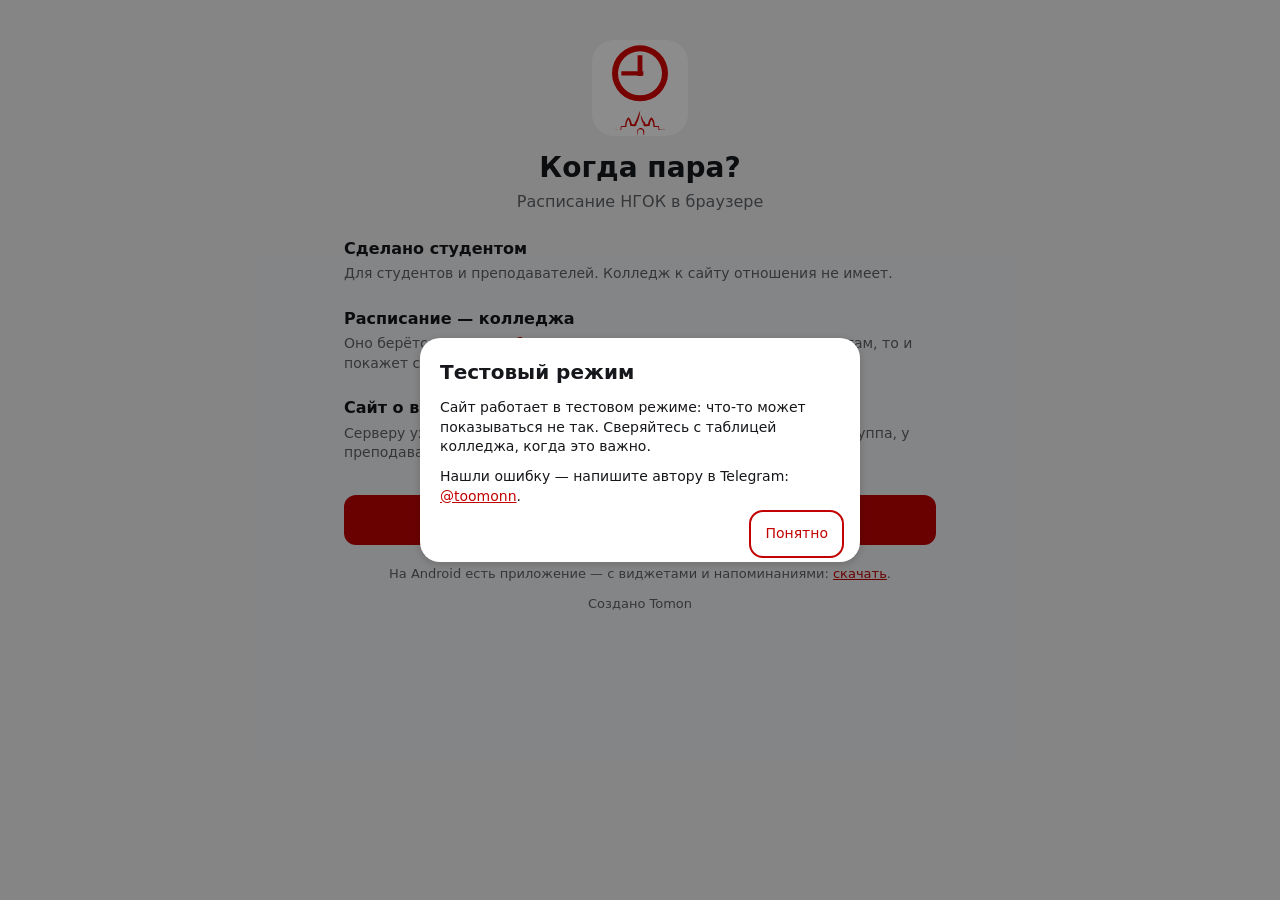
==== web/index.html @ 6b5dc976 "Сайт: разбор ссылок как у браузера, статус обновления, списки по ⟳, доступность Хост ссылки на занят" ====
<!doctype html>
<html lang="ru">
<head>
<meta charset="utf-8">
<meta name="viewport" content="width=device-width, initial-scale=1, viewport-fit=cover">
<title>Когда пара?</title>
<meta name="description" content="Расписание НГОК: пары группы или преподавателя на эту и следующую неделю">
<meta name="build" content="__BUILD__">
<meta name="referrer" content="no-referrer">
<meta name="color-scheme" content="light dark">
<meta name="theme-color" content="#f1f2f4" media="(prefers-color-scheme: light)">
<meta name="theme-color" content="#000000" media="(prefers-color-scheme: dark)">
<meta name="apple-mobile-web-app-capable" content="yes">
<meta name="mobile-web-app-capable" content="yes">
<meta name="apple-mobile-web-app-title" content="Когда пара?">
<meta name="apple-mobile-web-app-status-bar-style" content="default">
<link rel="manifest" href="manifest.json">
<link rel="icon" href="assets/icon.svg" type="image/svg+xml">
<link rel="icon" href="assets/icon-192.png" sizes="192x192" type="image/png">
<link rel="apple-touch-icon" href="assets/apple-touch-icon.png">
<link rel="stylesheet" href="assets/app.css">
<script src="assets/boot.js"></script>
<script type="module" src="assets/js/main.js"></script>
<!-- Все модули — сразу, а не по мере импортов: без этого до первого экрана
     четыре круга по сети (аудит сайта, W2). Браузер без modulepreload
     строки пропустит. -->
<link rel="modulepreload" href="assets/js/time.js">
<link rel="modulepreload" href="assets/js/format.js">
<link rel="modulepreload" href="assets/js/schedule.js">
<link rel="modulepreload" href="assets/js/search.js">
<link rel="modulepreload" href="assets/js/store.js">
<link rel="modulepreload" href="assets/js/api.js">
<link rel="modulepreload" href="assets/js/repo.js">
<link rel="modulepreload" href="assets/js/version.js">
<link rel="modulepreload" href="assets/js/ui/dom.js">
<link rel="modulepreload" href="assets/js/ui/days.js">
<link rel="modulepreload" href="assets/js/ui/lists.js">
<link rel="modulepreload" href="assets/js/ui/today.js">
<link rel="modulepreload" href="assets/js/ui/settings.js">
<link rel="modulepreload" href="assets/js/ui/welcome.js">
<link rel="modulepreload" href="assets/js/ui/report.js">
</head>
<body>
<div id="app"><p class="boot">Загрузка…</p></div>
<div id="live" class="sr-only" role="status" aria-live="polite"></div>
<noscript><p class="boot">Сайту нужен JavaScript: включите его в настройках браузера.</p></noscript>
</body>
</html>
---- web/assets/app.css ----
/*
  Цвета — как у приложения (MainActivity.kt): серый лист, белые карточки,
  красный колледжа; тёмная тема на чистом чёрном. Без color-mix и flex gap:
  их нет в старых Safari, а сайт должен открываться и там.
*/
:root {
  --bg: #f1f2f4;
  --fg: #15171a;
  --surface: #fff;
  --surface-variant: #e7e8ea;
  --muted: #5e6266;
  /* Красный колледжа чуть темнее, чем в приложении (#d60403): на розовом
     «сегодня» и серых кнопках иначе 4,2:1 при нужных 4,5 (аудит сайта, W7). */
  --primary: #c20302;
  --on-primary: #fff;
  --today-bg: rgba(194, 3, 2, 0.12);
  --now-bg: rgba(194, 3, 2, 0.07);
  --selected-bg: rgba(194, 3, 2, 0.16);
  --button-border: rgba(194, 3, 2, 0.4);
  --divider: #e2e3e5;
  --outline: #8a8d91;
  --overlay: rgba(0, 0, 0, 0.45);
  --shadow: 0 2px 10px rgba(0, 0, 0, 0.18);
  color-scheme: light;
}

@media (prefers-color-scheme: dark) {
  :root:not([data-theme="light"]) {
    --bg: #000;
    --fg: #f5f5f5;
    --surface: #141414;
    --surface-variant: #1f1f1f;
    --muted: #9aa0a6;
    --primary: #ff6b70;
    --on-primary: #000;
    --today-bg: rgba(255, 107, 112, 0.14);
    --now-bg: rgba(255, 107, 112, 0.07);
    --selected-bg: rgba(255, 107, 112, 0.18);
    --button-border: rgba(255, 107, 112, 0.35);
    --divider: #262626;
    --outline: #6e6e6e;
    --overlay: rgba(0, 0, 0, 0.65);
    --shadow: 0 2px 10px rgba(0, 0, 0, 0.6);
    color-scheme: dark;
  }
}

:root[data-theme="dark"] {
  --bg: #000;
  --fg: #f5f5f5;
  --surface: #141414;
  --surface-variant: #1f1f1f;
  --muted: #9aa0a6;
  --primary: #ff6b70;
  --on-primary: #000;
  --today-bg: rgba(255, 107, 112, 0.14);
  --now-bg: rgba(255, 107, 112, 0.07);
  --selected-bg: rgba(255, 107, 112, 0.18);
  --button-border: rgba(255, 107, 112, 0.35);
  --divider: #262626;
  --outline: #6e6e6e;
  --overlay: rgba(0, 0, 0, 0.65);
  --shadow: 0 2px 10px rgba(0, 0, 0, 0.6);
  color-scheme: dark;
}

*, *::before, *::after { box-sizing: border-box; }

html {
  -webkit-text-size-adjust: 100%;
  text-size-adjust: 100%;
  /* Фокус с клавиатуры не прячется под липкой шапкой (аудит сайта, W7). */
  scroll-padding-top: 120px;
}

body {
  margin: 0;
  background: var(--bg);
  color: var(--fg);
  font: 16px/1.4 system-ui, -apple-system, "Segoe UI", Roboto, "Helvetica Neue", Arial, sans-serif;
  -webkit-tap-highlight-color: transparent;
  padding-left: env(safe-area-inset-left);
  padding-right: env(safe-area-inset-right);
  /* Экран въезжает сбоку — без полосы прокрутки на время въезда. */
  overflow-x: hidden;
}

body.dialog-open { overflow: hidden; }

h1, h2, h3, p { margin: 0; }

button {
  font: inherit;
  color: inherit;
  background: none;
  border: 0;
  padding: 0;
  cursor: pointer;
  text-align: inherit;
}

button:disabled { cursor: default; }

a { color: var(--primary); text-decoration: none; }
a:hover { text-decoration: underline; }

:focus:not(:focus-visible) { outline: none; }
:focus-visible { outline: 2px solid var(--primary); outline-offset: 2px; }

/* Внутри карточек рамка фокуса — внутрь: снаружи её срезает край карточки. */
.list-row:focus-visible, .pin-open:focus-visible, .pin-star:focus-visible,
.role-row:focus-visible, .tab:focus-visible, .segment:focus-visible { outline-offset: -3px; }

/* Ссылка в тексте — не только цветом (WCAG 1.4.1). */
p a, .point a { text-decoration: underline; }

/* Для чтеца экрана: объявления без места на экране. */
.sr-only {
  position: absolute;
  width: 1px;
  height: 1px;
  margin: -1px;
  padding: 0;
  overflow: hidden;
  clip: rect(0, 0, 0, 0);
  white-space: nowrap;
  border: 0;
}

.muted { color: var(--muted); }
.small { font-size: 13px; }
.strong { font-weight: 600; }

.boot {
  padding: 48px 24px;
  text-align: center;
  color: var(--muted);
}

.screen {
  max-width: 640px;
  margin: 0 auto;
  min-height: 100vh;
}

/* ——— шапка ——— */

.head {
  position: -webkit-sticky;
  position: sticky;
  top: 0;
  z-index: 10;
  background: var(--bg);
}

.topbar {
  display: flex;
  align-items: center;
  min-height: 64px;
  padding: env(safe-area-inset-top) 4px 0 16px;
  background: var(--bg);
}

.screen.picker .topbar,
.screen.settings .topbar {
  position: -webkit-sticky;
  position: sticky;
  top: 0;
  z-index: 10;
  padding-left: 4px;
}

.title-block { flex: 1; min-width: 0; }

.topbar-title {
  flex: 1;
  min-width: 0;
  font-size: 22px;
  font-weight: 700;
  line-height: 1.25;
  white-space: nowrap;
  overflow: hidden;
  text-overflow: ellipsis;
}

.screen.picker .topbar-title,
.screen.settings .topbar-title { padding-left: 8px; }

.topbar-title.name {
  -webkit-user-select: none;
  user-select: none;
  -webkit-touch-callout: none;
}

.fetched { font-size: 12px; color: var(--muted); }

.icon-button {
  display: inline-flex;
  align-items: center;
  justify-content: center;
  width: 48px;
  height: 48px;
  border-radius: 50%;
  color: var(--fg);
  flex: none;
}

.icon-button:active { background: var(--surface-variant); }
.icon-button:disabled { color: var(--muted); }

.icon { display: inline-flex; line-height: 0; }
.icon svg { display: block; }

.icon.spin svg {
  animation: spin 0.45s linear infinite;
  /* Экран перестраивается посреди оборота — новый значок продолжает с той же фазы. */
  animation-delay: var(--spin-shift, 0ms);
}

@keyframes spin { to { transform: rotate(360deg); } }

/* ——— вкладки ——— */

.tabs { display: flex; }

.tab {
  flex: 1;
  min-width: 0;
  padding: 12px 8px 10px;
  text-align: center;
  font-size: 14px;
  font-weight: 500;
  color: var(--fg);
  position: relative;
}

/* Многоточие — у подписи, а не у кнопки: полоска под вкладкой переезжает к
   соседней и не должна обрезаться её краем. */
.tab-label {
  display: block;
  white-space: nowrap;
  overflow: hidden;
  text-overflow: ellipsis;
}

.tab::after {
  content: "";
  position: absolute;
  left: 0;
  right: 0;
  bottom: 0;
  height: 3px;
  background: var(--primary);
  transform: scaleX(0);
}

.tab.on::after {
  transform: none;
}
.tab.muted { color: var(--muted); }
.tabs.soon { margin-bottom: 8px; }

/* ——— содержимое ——— */

.content { padding: 0 12px 24px; }
.screen.with-bottom .content { padding-bottom: 88px; }

.centered {
  display: flex;
  justify-content: center;
  padding: 32px;
}

.spinner {
  width: 28px;
  height: 28px;
  border: 3px solid var(--surface-variant);
  border-top-color: var(--primary);
  border-radius: 50%;
  animation: spin 0.8s linear infinite;
  margin: 0 auto;
}

.explanation {
  padding: 32px 24px;
  text-align: center;
}

.explanation .spinner { margin-bottom: 16px; }
.explanation h2 { font-size: 16px; font-weight: 600; }
.explanation p { margin-top: 8px; font-size: 14px; color: var(--muted); }

.action {
  display: inline-block;
  margin-top: 6px;
  padding: 9px 14px;
  border-radius: 10px;
  background: var(--surface-variant);
  color: var(--primary);
  font-size: 14px;
  font-weight: 500;
  text-align: center;
  text-decoration: none;
}

.action:hover { text-decoration: none; }
.action:active { opacity: 0.7; }

.text-button {
  display: inline-block;
  padding: 10px 12px;
  color: var(--primary);
  font-size: 14px;
  font-weight: 500;
  border-radius: 10px;
}

.text-button:active { background: var(--surface-variant); }

.text-link { color: var(--primary); }

/* ——— плашки ——— */

.plate {
  background: var(--surface);
  border-radius: 12px;
  padding: 10px 14px 12px;
  margin-bottom: 12px;
}

.plate-title { font-weight: 600; color: var(--primary); }
.plate-text { font-size: 13px; color: var(--muted); }
.plate-since { font-size: 13px; color: var(--primary); margin-top: 4px; }

/* ——— дни ——— */

.day {
  background: var(--surface);
  border-radius: 16px;
  overflow: hidden;
  margin-bottom: 12px;
}

.day-title {
  padding: 12px 16px;
  font-size: 15px;
  font-weight: 600;
  background: var(--surface-variant);
}

.day.today .day-title {
  background: var(--today-bg);
  color: var(--primary);
  box-shadow: inset 4px 0 0 var(--primary);
}

.day.past .day-title { color: var(--muted); }

.day-empty {
  padding: 16px;
  font-size: 14px;
  color: var(--muted);
}

.day-note {
  padding: 10px 16px;
  font-size: 13px;
  color: var(--muted);
  border-top: 1px solid var(--divider);
}

.lesson {
  display: flex;
  padding: 12px 16px;
  border-top: 1px solid var(--divider);
}

.day-title + .lesson { border-top: 0; }
.lesson.now { background: var(--now-bg); }

/* В em, а не px: с крупным шрифтом «09:00–10:30» должно помещаться, как в
   приложении, где колонка растёт с масштабом шрифта. */
.lesson-time { width: 5.75em; flex: none; }
.pair { font-size: 11px; color: var(--muted); }
.time { font-size: 14px; font-weight: 500; white-space: nowrap; }
.past .time, .past .subject { color: var(--muted); }
.lesson.now .time { font-weight: 700; color: var(--primary); }
.now-label { font-size: 11px; color: var(--primary); }

.now-label::before {
  content: "";
  display: inline-block;
  width: 6px;
  height: 6px;
  margin-right: 5px;
  border-radius: 50%;
  background: var(--primary);
  vertical-align: 1px;
}

.lesson-body {
  flex: 1;
  min-width: 0;
  margin-left: 12px;
  padding-left: 12px;
  border-left: 1px solid var(--divider);
}

/* Узко (телефон 320 px, страница увеличена или крупный шрифт в настройках
   браузера): время строкой над парой, иначе колонке предмета оставалось по две
   буквы (аудит сайта, W5, W7). В em — порог растёт со шрифтом браузера. */
@media (max-width: 21.25em) {
  .lesson { flex-direction: column; }
  .lesson-time { width: auto; }
  .lesson-time .pair, .lesson-time .time, .lesson-time .now-label { display: inline; margin-right: 6px; }
  .lesson-body { margin: 4px 0 0; padding: 0; border-left: 0; }
}

.subject {
  font-size: 16px;
  font-weight: 500;
  overflow-wrap: break-word;
  word-wrap: break-word;
}

.subject.cancelled { text-decoration: line-through; }

.lesson-meta {
  display: flex;
  align-items: baseline;
  margin-top: 4px;
}

.place {
  min-width: 0;
  margin-right: 8px;
  font-size: 13px;
  font-weight: 600;
  color: var(--primary);
  overflow: hidden;
  display: -webkit-box;
  -webkit-line-clamp: 2;
  -webkit-box-orient: vertical;
}

.place.muted, .past .place { color: var(--muted); }
.kind { font-size: 13px; color: var(--muted); flex: none; }
.sub { font-size: 13px; color: var(--muted); }

.cancel-note {
  font-size: 13px;
  font-weight: 500;
  color: var(--primary);
}

.online-link { margin-top: 2px; }

/* Хост — целиком, строка переносится: ради него адрес и показан, по нему
   отличают чужую ссылку; многоточие на узком экране оставляло «my.…». */
.link-where {
  font-size: 13px;
  color: var(--muted);
  overflow-wrap: break-word;
  word-wrap: break-word;
}

.link-where.foreign { color: var(--primary); }
.link-end { white-space: nowrap; }

.link-buttons { margin: 4px 0 2px; }

.link-button,
.action.link-button {
  display: inline-block;
  margin: 0 4px 0 0;
  padding: 4px 10px;
  border: 1px solid var(--button-border);
  border-radius: 14px;
  background: none;
  color: var(--primary);
  font-size: 12px;
  font-weight: 500;
  line-height: 18px;
}

/* ——— списки ——— */

.search-wrap { padding: 8px 12px; }

.search {
  display: block;
  width: 100%;
  height: 48px;
  padding: 0 14px;
  border: 1px solid var(--outline);
  border-radius: 12px;
  background: var(--surface);
  color: var(--fg);
  /* 16 px и больше — иначе Safari увеличивает страницу при вводе. */
  font: inherit;
  font-size: 16px;
  -webkit-appearance: none;
  appearance: none;
}

.search:focus { border-color: var(--primary); outline: none; }

.results { padding: 0 12px 24px; }
.others .results { padding: 0 0 24px; }
.others .search-wrap { padding: 8px 0; }

.role-row {
  display: flex;
  align-items: center;
  width: 100%;
  min-height: 48px;
  margin-top: 4px;
  padding: 14px 16px;
  border-radius: 12px;
  background: var(--surface);
  color: var(--primary);
  font-weight: 500;
}

.role-row span:first-child { flex: 1; }
.chevron { font-size: 22px; line-height: 1; }

.letter {
  padding: 14px 16px 6px;
  font-size: 15px;
  font-weight: 600;
  color: var(--primary);
}

.list-card {
  background: var(--surface);
  border-radius: 12px;
  overflow: hidden;
}

.list-row {
  display: block;
  width: 100%;
  min-height: 48px;
  padding: 14px 16px;
  border-bottom: 1px solid var(--bg);
}

.list-row:last-child { border-bottom: 0; }
.list-row:active, .pin-open:active, .role-row:active { background: var(--surface-variant); }

.list-end, .nothing {
  padding: 16px;
  font-size: 14px;
  color: var(--muted);
}

.list-end { text-align: center; }

.section-title {
  padding: 10px 8px 2px;
  font-size: 12px;
  font-weight: 500;
  color: var(--muted);
}

.pin-row {
  display: flex;
  align-items: stretch;
  margin-top: 6px;
  border-radius: 12px;
  background: var(--surface);
  overflow: hidden;
}

.pin-open {
  flex: 1;
  min-width: 0;
  min-height: 48px;
  padding: 12px 16px;
}

.pin-open span { display: block; }
.self-mark { font-size: 11px; color: var(--primary); }

.pin-star {
  flex: none;
  min-width: 52px;
  font-size: 20px;
  color: var(--muted);
  text-align: center;
}

.pin-star.on { color: var(--primary); }

.load-failed { padding: 16px 4px; font-size: 14px; }
.load-failed .link { display: inline-block; padding: 4px 0; }
.load-failed .text-link { display: block; margin-top: 12px; }

.back-row { padding: 0 0 4px; }

.chosen-head {
  display: flex;
  align-items: center;
  padding: 0 0 8px 4px;
}

.chosen-name { flex: 1; min-width: 0; font-size: 17px; font-weight: 600; }

.bottom-bar {
  position: fixed;
  left: 0;
  right: 0;
  bottom: 0;
  z-index: 10;
  padding: 8px 12px calc(8px + env(safe-area-inset-bottom));
  background: var(--bg);
  border-top: 1px solid var(--divider);
  text-align: center;
}

/* ——— настройки ——— */

.cards { padding-top: 4px; }

.card {
  background: var(--surface);
  border-radius: 16px;
  padding: 16px;
  margin-bottom: 12px;
}

.card-title {
  margin-bottom: 8px;
  font-size: 14px;
  font-weight: 600;
  color: var(--primary);
}

.card p {
  font-size: 14px;
  color: var(--muted);
}

.card p + p, .card p + .action, .card .action + p { margin-top: 8px; }
.card p a, .card p .text-link { font-size: 15px; }

.setting-row {
  display: flex;
  flex-wrap: wrap;
  align-items: center;
  min-height: 52px;
}

.setting-row + .setting-row { margin-top: 8px; }
/* Узко — кнопки строкой ниже, а не поверх названия (аудит сайта, W5). */
.setting-text { flex: 1 1 140px; min-width: 0; overflow-wrap: break-word; word-wrap: break-word; }
.setting-buttons { display: flex; flex: none; margin-left: auto; padding: 4px 0; }
.setting-buttons .action { margin: 0 0 0 8px; }
/* Наименьшая ширина, как у приложения (GROUP_BUTTON): «Сменить» и «Добавить»
   одной ширины, «Выбрать заново» — в одну строку, шире. */
.action.fixed { min-width: 112px; white-space: nowrap; }

.beta {
  display: inline-block;
  padding: 0 5px;
  border: 1px solid var(--primary);
  border-radius: 6px;
  font-size: 11px;
  line-height: 16px;
  color: var(--primary);
  vertical-align: 2px;
}

.segmented {
  display: flex;
  padding: 3px;
  border-radius: 10px;
  background: var(--surface-variant);
}

.segment {
  flex: 1;
  min-height: 42px;
  border-radius: 8px;
  text-align: center;
  font-size: 14px;
}

.segment.on { background: var(--selected-bg); font-weight: 600; box-shadow: inset 0 0 0 1px var(--primary); }

.signature { margin-top: 12px; font-size: 13px; color: var(--muted); }

/* ——— приветствие ——— */

.welcome {
  padding: calc(40px + env(safe-area-inset-top)) 24px 32px;
  text-align: center;
}

.welcome-icon { display: block; margin: 0 auto 12px; border-radius: 22px; }
.welcome h1 { font-size: 28px; font-weight: 700; }
.welcome-sub { color: var(--muted); margin-top: 4px; }

.point { margin-top: 24px; text-align: left; }
.point h2 { font-size: 16px; font-weight: 600; }
.point p { margin-top: 4px; font-size: 14px; color: var(--muted); }

.primary-button {
  display: block;
  width: 100%;
  margin-top: 32px;
  padding: 14px 24px;
  border-radius: 12px;
  background: var(--primary);
  color: var(--on-primary);
  font-weight: 600;
  text-align: center;
}

.primary-button:active { opacity: 0.85; }

.welcome-android { margin-top: 20px; font-size: 13px; color: var(--muted); }

/* ——— окна и плашка ——— */

.overlay {
  position: fixed;
  top: 0;
  right: 0;
  bottom: 0;
  left: 0;
  z-index: 100;
  display: flex;
  align-items: center;
  justify-content: center;
  padding: 16px;
  background: var(--overlay);
}

.dialog {
  width: 100%;
  max-width: 440px;
  max-height: 85vh;
  overflow: auto;
  -webkit-overflow-scrolling: touch;
  padding: 20px 20px 8px;
  border-radius: 20px;
  background: var(--surface);
  box-shadow: var(--shadow);
}

.dialog-title { font-size: 20px; font-weight: 600; margin-bottom: 12px; }
.dialog-body p { font-size: 14px; }
.dialog-body p + p, .dialog-body p + pre { margin-top: 10px; }
.dialog-buttons { display: flex; justify-content: flex-end; margin-top: 8px; }
.dialog-buttons .text-button { margin-left: 4px; }

.tally-number { font-size: 28px; font-weight: 700; }

.report {
  margin: 0;
  padding: 10px;
  border-radius: 8px;
  background: var(--surface-variant);
  font: 12px/1.45 ui-monospace, Menlo, Consolas, "Roboto Mono", monospace;
  white-space: pre-wrap;
  word-break: break-all;
  -webkit-user-select: text;
  user-select: text;
}

.snackbar {
  position: fixed;
  left: 50%;
  bottom: calc(16px + env(safe-area-inset-bottom));
  z-index: 200;
  width: calc(100% - 32px);
  max-width: 600px;
  padding: 14px 16px;
  border-radius: 8px;
  background: var(--surface-variant);
  color: var(--fg);
  font-size: 14px;
  box-shadow: var(--shadow);
  transform: translateX(-50%);
}

/*
  Движение. Переходы и появления — внутри no-preference: у кого в системе
  «уменьшить движение», экраны просто сменяются; крутилки загрузки остаются —
  они не украшение, а знак «идёт работа». Экран перестраивается целиком, поэтому въезд,
  начатый до перестройки, продолжается с того же места: сдвиг --shift ставит
  страница (main.js).
*/
@media (prefers-reduced-motion: no-preference) {
  .screen.enter-forward > :not(.bottom-bar) {
    animation: enter-forward 0.26s cubic-bezier(0.2, 0.8, 0.2, 1) both;
    animation-delay: var(--shift, 0ms);
  }

  .screen.enter-back > :not(.bottom-bar) {
    animation: enter-back 0.26s cubic-bezier(0.2, 0.8, 0.2, 1) both;
    animation-delay: var(--shift, 0ms);
  }

  .screen.enter-fade > *,
  .screen.enter-forward > .bottom-bar,
  .screen.enter-back > .bottom-bar {
    animation: fade-in 0.22s ease-out both;
    animation-delay: var(--shift, 0ms);
  }

  .screen.enter-fade .tab.on::after,
  .screen.enter-forward .tab.on::after {
    animation: underline 0.3s cubic-bezier(0.2, 0.8, 0.2, 1) both;
    animation-delay: var(--shift, 0ms);
  }

  /* Внутри главного экрана: шапка стоит, содержимое едет, полоска вкладки
     переезжает от прежней к новой. */
  .screen.tab-right > .content,
  .screen.content-forward > .content {
    animation: enter-forward 0.26s cubic-bezier(0.2, 0.8, 0.2, 1) both;
    animation-delay: var(--shift, 0ms);
  }

  .screen.tab-left > .content,
  .screen.content-back > .content {
    animation: enter-back 0.26s cubic-bezier(0.2, 0.8, 0.2, 1) both;
    animation-delay: var(--shift, 0ms);
  }

  .screen.tab-right > .bottom-bar,
  .screen.tab-left > .bottom-bar,
  .screen.content-forward > .bottom-bar,
  .screen.content-back > .bottom-bar {
    animation: fade-in 0.22s ease-out both;
    animation-delay: var(--shift, 0ms);
  }

  .screen.tab-right .tab.on::after {
    animation: underline-from-left 0.28s cubic-bezier(0.2, 0.8, 0.2, 1) both;
    animation-delay: var(--shift, 0ms);
  }

  .screen.tab-left .tab.on::after {
    animation: underline-from-right 0.28s cubic-bezier(0.2, 0.8, 0.2, 1) both;
    animation-delay: var(--shift, 0ms);
  }

  /* Дни всплывают по очереди — когда расписание только появилось. */
  .days.appear > * {
    animation: rise 0.34s cubic-bezier(0.2, 0.8, 0.2, 1) both;
    animation-delay: calc(var(--i, 0) * 45ms + var(--shift, 0ms));
  }

  .days.appear > :nth-child(2) { --i: 1; }
  .days.appear > :nth-child(3) { --i: 2; }
  .days.appear > :nth-child(4) { --i: 3; }
  .days.appear > :nth-child(5) { --i: 4; }
  .days.appear > :nth-child(6) { --i: 5; }
  .days.appear > :nth-child(n+7) { --i: 6; }

  .icon.pop,
  .pin-star.pop {
    animation: pop 0.32s cubic-bezier(0.2, 0.8, 0.2, 1) both;
    animation-delay: var(--shift, 0ms);
  }

  .now-label::before { animation: pulse 1.6s ease-in-out infinite; }

  .snackbar { animation: snack-in 0.22s cubic-bezier(0.2, 0.8, 0.2, 1) both; }
  .snackbar.hide { animation: snack-out 0.18s ease-in both; }

  .overlay { animation: fade-in 0.16s ease-out both; }
  .overlay.closing { animation: fade-out 0.14s ease-in both; }
  .dialog { animation: dialog-in 0.24s cubic-bezier(0.2, 0.8, 0.2, 1) both; }

  /* Нажатие: кнопка чуть проседает, строка — только подсветкой. */
  .action, .text-button, .icon-button, .primary-button, .link-button, .segment, .pin-star,
  .list-row, .role-row, .pin-open, .tab, .text-link {
    transition: background-color 0.15s, opacity 0.15s, transform 0.12s;
  }

  .action:active, .text-button:active, .icon-button:active, .primary-button:active,
  .link-button:active, .segment:active, .pin-star:active {
    transform: scale(0.96);
  }

  /* Смена темы — цвета перетекают, а не щёлкают. */
  html.theme-anim,
  html.theme-anim * {
    transition: background-color 0.3s, color 0.3s, border-color 0.3s, box-shadow 0.3s !important;
  }
}

@keyframes enter-forward {
  from { opacity: 0; transform: translateX(28px); }
  to { opacity: 1; transform: none; }
}

@keyframes enter-back {
  from { opacity: 0; transform: translateX(-28px); }
  to { opacity: 1; transform: none; }
}

@keyframes fade-in {
  from { opacity: 0; }
  to { opacity: 1; }
}

@keyframes fade-out {
  from { opacity: 1; }
  to { opacity: 0; }
}

@keyframes underline {
  from { transform: scaleX(0); }
  to { transform: none; }
}

@keyframes underline-from-left {
  from { transform: translateX(-100%); }
  to { transform: none; }
}

@keyframes underline-from-right {
  from { transform: translateX(100%); }
  to { transform: none; }
}

@keyframes rise {
  from { opacity: 0; transform: translateY(12px); }
  to { opacity: 1; transform: none; }
}

@keyframes pop {
  0% { opacity: 0; transform: scale(0.5); }
  60% { opacity: 1; transform: scale(1.18); }
  100% { opacity: 1; transform: none; }
}

@keyframes pulse {
  0%, 100% { opacity: 1; transform: none; }
  50% { opacity: 0.3; transform: scale(0.7); }
}

@keyframes snack-in {
  from { opacity: 0; transform: translate(-50%, 16px); }
  to { opacity: 1; transform: translate(-50%, 0); }
}

@keyframes snack-out {
  from { opacity: 1; transform: translate(-50%, 0); }
  to { opacity: 0; transform: translate(-50%, 16px); }
}

@keyframes dialog-in {
  from { opacity: 0; transform: translateY(10px) scale(0.95); }
  to { opacity: 1; transform: none; }
}

/* ——— страница 404 (web/404.html) ——— */

.notfound {
  max-width: 420px;
  margin: 0 auto;
  padding: calc(64px + env(safe-area-inset-top)) 24px 32px;
  text-align: center;
}

.notfound img { display: block; margin: 0 auto 16px; border-radius: 16px; }
.notfound h1 { font-size: 24px; font-weight: 700; }
.notfound p { margin-top: 8px; color: var(--muted); }
.notfound .primary-button:hover { text-decoration: none; }
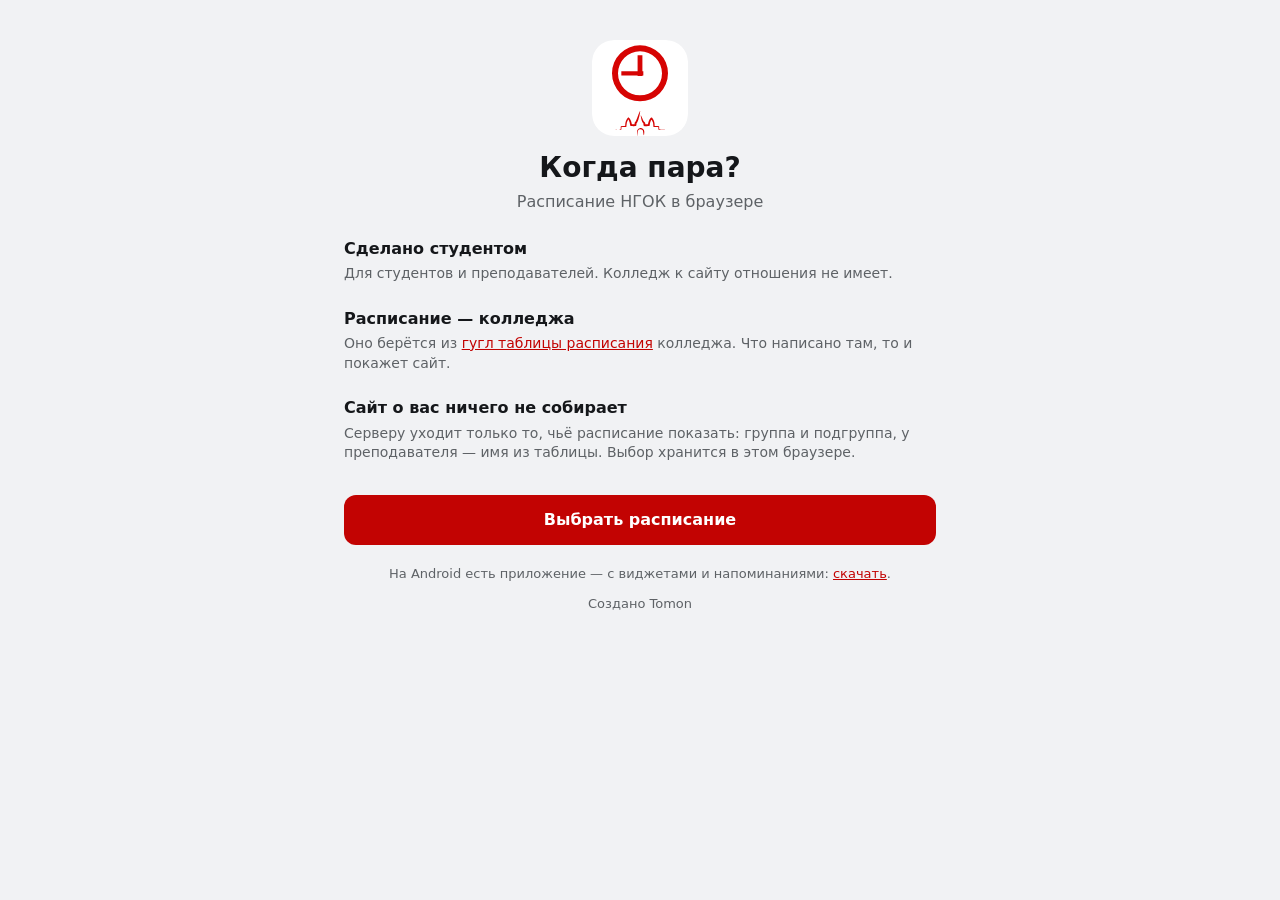
==== commit 1fe73b1a: "Сайт: превью ссылки для мессенджеров Co-Authored-By: Claude Opus 5.5 <noreply@anthropic.com>" ====
--- a/web/index.html
+++ b/web/index.html
@@ -6,6 +6,20 @@
 <title>Когда пара?</title>
 <meta name="description" content="Расписание НГОК: пары группы или преподавателя на эту и следующую неделю">
 <meta name="build" content="__BUILD__">
+<!-- Превью ссылки в мессенджерах: адреса только полные. У tested их
+     переписывает скрипт выкладки. -->
+<meta property="og:type" content="website">
+<meta property="og:site_name" content="Когда пара?">
+<meta property="og:title" content="Когда пара?">
+<meta property="og:description" content="Расписание НГОК: пары группы или преподавателя на эту и следующую неделю">
+<meta property="og:url" content="https://kogda-para-nsk.ru/">
+<meta property="og:image" content="https://kogda-para-nsk.ru/assets/og.png">
+<meta property="og:image:type" content="image/png">
+<meta property="og:image:width" content="1200">
+<meta property="og:image:height" content="630">
+<meta property="og:image:alt" content="Значок и название «Когда пара?»">
+<meta property="og:locale" content="ru_RU">
+<meta name="twitter:card" content="summary_large_image">
 <meta name="referrer" content="no-referrer">
 <meta name="color-scheme" content="light dark">
 <meta name="theme-color" content="#f1f2f4" media="(prefers-color-scheme: light)">
--- a/web/assets/app.css
+++ b/web/assets/app.css
@@ -18,7 +18,7 @@
   --selected-bg: rgba(194, 3, 2, 0.16);
   --button-border: rgba(194, 3, 2, 0.4);
   --divider: #e2e3e5;
-  --outline: #8a8d91;
+  --outline: #808387;
   --overlay: rgba(0, 0, 0, 0.45);
   --shadow: 0 2px 10px rgba(0, 0, 0, 0.18);
   color-scheme: light;
@@ -141,6 +141,8 @@
   max-width: 640px;
   margin: 0 auto;
   min-height: 100vh;
+  /* На iOS 100vh выше видимой части; где понимают dvh — по видимой. */
+  min-height: 100dvh;
 }
 
 /* ——— шапка ——— */
@@ -406,9 +408,9 @@
   border-left: 1px solid var(--divider);
 }
 
-/* Узко (телефон 320 px, страница увеличена или крупный шрифт в настройках
-   браузера): время строкой над парой, иначе колонке предмета оставалось по две
-   буквы (аудит сайта, W5, W7). В em — порог растёт со шрифтом браузера. */
+/* Узко (телефон 320 px или страница увеличена): время строкой над парой,
+   иначе колонке предмета оставалось по две буквы (аудит сайта, W5, W7). В em
+   — порог растёт и с размером шрифта браузера по умолчанию. */
 @media (max-width: 21.25em) {
   .lesson { flex-direction: column; }
   .lesson-time { width: auto; }
@@ -425,8 +427,11 @@
 
 .subject.cancelled { text-decoration: line-through; }
 
+/* Вид занятия уходит строкой ниже, а не отнимает место у кабинета: при
+   увеличении номер резался до двух цифр (аудит сайта, W7). */
 .lesson-meta {
   display: flex;
+  flex-wrap: wrap;
   align-items: baseline;
   margin-top: 4px;
 }
@@ -465,7 +470,9 @@
 }
 
 .link-where.foreign { color: var(--primary); }
-.link-end { white-space: nowrap; }
+.link-host, .link-end { white-space: nowrap; }
+/* Чужой хост бывает любой длины: рвётся, только если не влез в строку целиком. */
+.link-where.foreign .link-host { white-space: normal; overflow-wrap: anywhere; }
 
 .link-buttons { margin: 4px 0 2px; }
 
@@ -605,7 +612,8 @@
   padding: 0 0 8px 4px;
 }
 
-.chosen-name { flex: 1; min-width: 0; font-size: 17px; font-weight: 600; }
+.chosen-title { flex: 1; min-width: 0; }
+.chosen-name { font-size: 17px; font-weight: 600; }
 
 .bottom-bar {
   position: fixed;
@@ -655,11 +663,12 @@
 .setting-row + .setting-row { margin-top: 8px; }
 /* Узко — кнопки строкой ниже, а не поверх названия (аудит сайта, W5). */
 .setting-text { flex: 1 1 140px; min-width: 0; overflow-wrap: break-word; word-wrap: break-word; }
-.setting-buttons { display: flex; flex: none; margin-left: auto; padding: 4px 0; }
-.setting-buttons .action { margin: 0 0 0 8px; }
-/* Наименьшая ширина, как у приложения (GROUP_BUTTON): «Сменить» и «Добавить»
-   одной ширины, «Выбрать заново» — в одну строку, шире. */
-.action.fixed { min-width: 112px; white-space: nowrap; }
+.setting-buttons { display: flex; flex-wrap: wrap; justify-content: flex-end; margin-left: auto; padding: 4px 0; }
+.setting-buttons .action { margin: 2px 0 2px 8px; }
+/* Наименьшая ширина — 8em, 112 px при шрифте кнопки 14px, как GROUP_BUTTON приложения: «Сменить»
+   и «Добавить» одной ширины, «Выбрать заново» шире; при увеличении кнопки
+   переносятся, а не вылезают за карточку (аудит, прогон 2). */
+.action.fixed { min-width: 8em; white-space: nowrap; }
 
 .beta {
   display: inline-block;
@@ -674,13 +683,15 @@
 
 .segmented {
   display: flex;
+  flex-wrap: wrap;
   padding: 3px;
   border-radius: 10px;
   background: var(--surface-variant);
 }
 
 .segment {
-  flex: 1;
+  flex: 1 1 auto;
+  padding: 0 8px;
   min-height: 42px;
   border-radius: 8px;
   text-align: center;
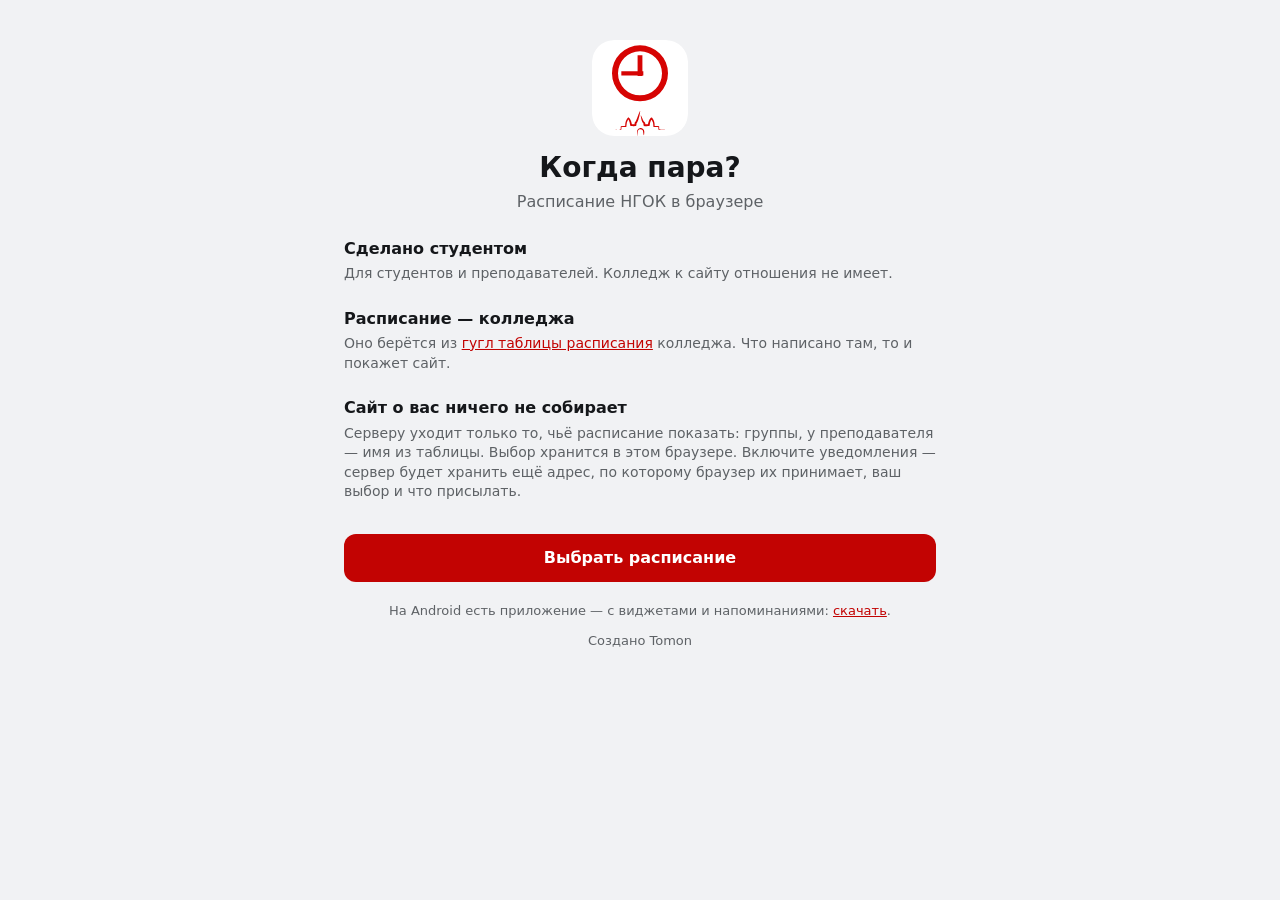
==== commit 0e95e0a0: "Сайт: крупные файлы разбиты на модули, из комментариев убрана история Co-Authored-By: Claude Opus 5." ====
--- a/web/index.html
+++ b/web/index.html
@@ -6,15 +6,16 @@
 <title>Когда пара?</title>
 <meta name="description" content="Расписание НГОК: пары группы или преподавателя на эту и следующую неделю">
 <meta name="build" content="__BUILD__">
-<!-- Превью ссылки в мессенджерах: адреса только полные. У tested их
-     переписывает скрипт выкладки. -->
+<!-- Превью ссылки в мессенджерах: адреса только полные. У tested og:url
+     переписывает скрипт выкладки. Картинка — с GitHub: Telegram до сервера
+     в России достаёт через раз, страницу ещё забирает, картинку — нет. -->
 <meta property="og:type" content="website">
 <meta property="og:site_name" content="Когда пара?">
 <meta property="og:title" content="Когда пара?">
 <meta property="og:description" content="Расписание НГОК: пары группы или преподавателя на эту и следующую неделю">
 <meta property="og:url" content="https://kogda-para-nsk.ru/">
-<meta property="og:image" content="https://kogda-para-nsk.ru/assets/og.png">
-<meta property="og:image:type" content="image/png">
+<meta property="og:image" content="https://raw.githubusercontent.com/tomon-one/kogda-para/master/web/assets/og.jpg">
+<meta property="og:image:type" content="image/jpeg">
 <meta property="og:image:width" content="1200">
 <meta property="og:image:height" content="630">
 <meta property="og:image:alt" content="Значок и название «Когда пара?»">
@@ -33,23 +34,32 @@
 <link rel="icon" href="assets/icon-192.png" sizes="192x192" type="image/png">
 <link rel="apple-touch-icon" href="assets/apple-touch-icon.png">
 <link rel="stylesheet" href="assets/app.css">
+<link rel="stylesheet" href="assets/days.css">
+<link rel="stylesheet" href="assets/screens.css">
+<link rel="stylesheet" href="assets/motion.css">
 <script src="assets/boot.js"></script>
 <script type="module" src="assets/js/main.js"></script>
 <!-- Все модули — сразу, а не по мере импортов: без этого до первого экрана
-     четыре круга по сети (аудит сайта, W2). Браузер без modulepreload
-     строки пропустит. -->
+     четыре круга по сети. Браузер без modulepreload строки пропустит. -->
 <link rel="modulepreload" href="assets/js/time.js">
 <link rel="modulepreload" href="assets/js/format.js">
 <link rel="modulepreload" href="assets/js/schedule.js">
 <link rel="modulepreload" href="assets/js/search.js">
 <link rel="modulepreload" href="assets/js/store.js">
 <link rel="modulepreload" href="assets/js/api.js">
+<link rel="modulepreload" href="assets/js/catalog.js">
 <link rel="modulepreload" href="assets/js/repo.js">
 <link rel="modulepreload" href="assets/js/version.js">
+<link rel="modulepreload" href="assets/js/state.js">
+<link rel="modulepreload" href="assets/js/render.js">
+<link rel="modulepreload" href="assets/js/data.js">
+<link rel="modulepreload" href="assets/js/route.js">
+<link rel="modulepreload" href="assets/js/site.js">
 <link rel="modulepreload" href="assets/js/ui/dom.js">
 <link rel="modulepreload" href="assets/js/ui/days.js">
 <link rel="modulepreload" href="assets/js/ui/lists.js">
 <link rel="modulepreload" href="assets/js/ui/today.js">
+<link rel="modulepreload" href="assets/js/ui/notifications.js">
 <link rel="modulepreload" href="assets/js/ui/settings.js">
 <link rel="modulepreload" href="assets/js/ui/welcome.js">
 <link rel="modulepreload" href="assets/js/ui/report.js">
--- a/web/assets/app.css
+++ b/web/assets/app.css
@@ -2,6 +2,11 @@
   Цвета — как у приложения (MainActivity.kt): серый лист, белые карточки,
   красный колледжа; тёмная тема на чистом чёрном. Без color-mix и flex gap:
   их нет в старых Safari, а сайт должен открываться и там.
+
+  Стили — четырьмя файлами, и порядок подключения (index.html, 404.html) —
+  порядок каскада: app.css — цвета, общее, шапка, вкладки, кнопки; days.css —
+  плашки и дни; screens.css — списки, настройки, приветствие, окна;
+  motion.css — движение.
 */
 :root {
   --bg: #f1f2f4;
@@ -10,11 +15,14 @@
   --surface-variant: #e7e8ea;
   --muted: #5e6266;
   /* Красный колледжа чуть темнее, чем в приложении (#d60403): на розовом
-     «сегодня» и серых кнопках иначе 4,2:1 при нужных 4,5 (аудит сайта, W7). */
+     «сегодня» и серых кнопках иначе 4,2:1 при нужных 4,5. */
   --primary: #c20302;
   --on-primary: #fff;
   --today-bg: rgba(194, 3, 2, 0.12);
   --now-bg: rgba(194, 3, 2, 0.07);
+  /* Значок группы с этой парой и строка пары только у других групп. */
+  --mark-bg: rgba(194, 3, 2, 0.12);
+  --foreign-bg: rgba(0, 0, 0, 0.05);
   --selected-bg: rgba(194, 3, 2, 0.16);
   --button-border: rgba(194, 3, 2, 0.4);
   --divider: #e2e3e5;
@@ -35,6 +43,8 @@
     --on-primary: #000;
     --today-bg: rgba(255, 107, 112, 0.14);
     --now-bg: rgba(255, 107, 112, 0.07);
+    --mark-bg: rgba(255, 107, 112, 0.12);
+    --foreign-bg: rgba(255, 255, 255, 0.07);
     --selected-bg: rgba(255, 107, 112, 0.18);
     --button-border: rgba(255, 107, 112, 0.35);
     --divider: #262626;
@@ -55,6 +65,8 @@
   --on-primary: #000;
   --today-bg: rgba(255, 107, 112, 0.14);
   --now-bg: rgba(255, 107, 112, 0.07);
+  --mark-bg: rgba(255, 107, 112, 0.12);
+  --foreign-bg: rgba(255, 255, 255, 0.07);
   --selected-bg: rgba(255, 107, 112, 0.18);
   --button-border: rgba(255, 107, 112, 0.35);
   --divider: #262626;
@@ -69,7 +81,7 @@
 html {
   -webkit-text-size-adjust: 100%;
   text-size-adjust: 100%;
-  /* Фокус с клавиатуры не прячется под липкой шапкой (аудит сайта, W7). */
+  /* Фокус с клавиатуры не прячется под липкой шапкой. */
   scroll-padding-top: 120px;
 }
 
@@ -292,25 +304,47 @@
 .explanation h2 { font-size: 16px; font-weight: 600; }
 .explanation p { margin-top: 8px; font-size: 14px; color: var(--muted); }
 
+/*
+  Размеры кнопок — одни на весь сайт, как в приложении (Controls.kt): все
+  элементы ровные, единого неизменяемого размера. Высота не
+  зависит от надписи: надпись в одну строку, не влезла — многоточие. Кнопки в
+  строке с названием — одной ширины (.fixed), остальные — во всю ширину
+  карточки, и смена надписи их не двигает.
+*/
 .action {
   display: inline-block;
+  height: 44px;
   margin-top: 6px;
-  padding: 9px 14px;
+  padding: 0 14px;
   border-radius: 10px;
   background: var(--surface-variant);
   color: var(--primary);
   font-size: 14px;
   font-weight: 500;
+  line-height: 44px;
   text-align: center;
   text-decoration: none;
+  white-space: nowrap;
+  overflow: hidden;
+  text-overflow: ellipsis;
+  vertical-align: middle;
 }
 
 .action:hover { text-decoration: none; }
 .action:active { opacity: 0.7; }
+.action:disabled { color: var(--muted); opacity: 0.7; }
+
+.card > .action, .setting-actions .action, .plate .action, .explanation .action, .load-failed .action {
+  display: block;
+  width: 100%;
+}
 
 .text-button {
   display: inline-block;
-  padding: 10px 12px;
+  height: 40px;
+  padding: 0 12px;
+  line-height: 40px;
+  white-space: nowrap;
   color: var(--primary);
   font-size: 14px;
   font-weight: 500;
@@ -320,668 +354,3 @@
 .text-button:active { background: var(--surface-variant); }
 
 .text-link { color: var(--primary); }
-
-/* ——— плашки ——— */
-
-.plate {
-  background: var(--surface);
-  border-radius: 12px;
-  padding: 10px 14px 12px;
-  margin-bottom: 12px;
-}
-
-.plate-title { font-weight: 600; color: var(--primary); }
-.plate-text { font-size: 13px; color: var(--muted); }
-.plate-since { font-size: 13px; color: var(--primary); margin-top: 4px; }
-
-/* ——— дни ——— */
-
-.day {
-  background: var(--surface);
-  border-radius: 16px;
-  overflow: hidden;
-  margin-bottom: 12px;
-}
-
-.day-title {
-  padding: 12px 16px;
-  font-size: 15px;
-  font-weight: 600;
-  background: var(--surface-variant);
-}
-
-.day.today .day-title {
-  background: var(--today-bg);
-  color: var(--primary);
-  box-shadow: inset 4px 0 0 var(--primary);
-}
-
-.day.past .day-title { color: var(--muted); }
-
-.day-empty {
-  padding: 16px;
-  font-size: 14px;
-  color: var(--muted);
-}
-
-.day-note {
-  padding: 10px 16px;
-  font-size: 13px;
-  color: var(--muted);
-  border-top: 1px solid var(--divider);
-}
-
-.lesson {
-  display: flex;
-  padding: 12px 16px;
-  border-top: 1px solid var(--divider);
-}
-
-.day-title + .lesson { border-top: 0; }
-.lesson.now { background: var(--now-bg); }
-
-/* В em, а не px: с крупным шрифтом «09:00–10:30» должно помещаться, как в
-   приложении, где колонка растёт с масштабом шрифта. */
-.lesson-time { width: 5.75em; flex: none; }
-.pair { font-size: 11px; color: var(--muted); }
-.time { font-size: 14px; font-weight: 500; white-space: nowrap; }
-.past .time, .past .subject { color: var(--muted); }
-.lesson.now .time { font-weight: 700; color: var(--primary); }
-.now-label { font-size: 11px; color: var(--primary); }
-
-.now-label::before {
-  content: "";
-  display: inline-block;
-  width: 6px;
-  height: 6px;
-  margin-right: 5px;
-  border-radius: 50%;
-  background: var(--primary);
-  vertical-align: 1px;
-}
-
-.lesson-body {
-  flex: 1;
-  min-width: 0;
-  margin-left: 12px;
-  padding-left: 12px;
-  border-left: 1px solid var(--divider);
-}
-
-/* Узко (телефон 320 px или страница увеличена): время строкой над парой,
-   иначе колонке предмета оставалось по две буквы (аудит сайта, W5, W7). В em
-   — порог растёт и с размером шрифта браузера по умолчанию. */
-@media (max-width: 21.25em) {
-  .lesson { flex-direction: column; }
-  .lesson-time { width: auto; }
-  .lesson-time .pair, .lesson-time .time, .lesson-time .now-label { display: inline; margin-right: 6px; }
-  .lesson-body { margin: 4px 0 0; padding: 0; border-left: 0; }
-}
-
-.subject {
-  font-size: 16px;
-  font-weight: 500;
-  overflow-wrap: break-word;
-  word-wrap: break-word;
-}
-
-.subject.cancelled { text-decoration: line-through; }
-
-/* Вид занятия уходит строкой ниже, а не отнимает место у кабинета: при
-   увеличении номер резался до двух цифр (аудит сайта, W7). */
-.lesson-meta {
-  display: flex;
-  flex-wrap: wrap;
-  align-items: baseline;
-  margin-top: 4px;
-}
-
-.place {
-  min-width: 0;
-  margin-right: 8px;
-  font-size: 13px;
-  font-weight: 600;
-  color: var(--primary);
-  overflow: hidden;
-  display: -webkit-box;
-  -webkit-line-clamp: 2;
-  -webkit-box-orient: vertical;
-}
-
-.place.muted, .past .place { color: var(--muted); }
-.kind { font-size: 13px; color: var(--muted); flex: none; }
-.sub { font-size: 13px; color: var(--muted); }
-
-.cancel-note {
-  font-size: 13px;
-  font-weight: 500;
-  color: var(--primary);
-}
-
-.online-link { margin-top: 2px; }
-
-/* Хост — целиком, строка переносится: ради него адрес и показан, по нему
-   отличают чужую ссылку; многоточие на узком экране оставляло «my.…». */
-.link-where {
-  font-size: 13px;
-  color: var(--muted);
-  overflow-wrap: break-word;
-  word-wrap: break-word;
-}
-
-.link-where.foreign { color: var(--primary); }
-.link-host, .link-end { white-space: nowrap; }
-/* Чужой хост бывает любой длины: рвётся, только если не влез в строку целиком. */
-.link-where.foreign .link-host { white-space: normal; overflow-wrap: anywhere; }
-
-.link-buttons { margin: 4px 0 2px; }
-
-.link-button,
-.action.link-button {
-  display: inline-block;
-  margin: 0 4px 0 0;
-  padding: 4px 10px;
-  border: 1px solid var(--button-border);
-  border-radius: 14px;
-  background: none;
-  color: var(--primary);
-  font-size: 12px;
-  font-weight: 500;
-  line-height: 18px;
-}
-
-/* ——— списки ——— */
-
-.search-wrap { padding: 8px 12px; }
-
-.search {
-  display: block;
-  width: 100%;
-  height: 48px;
-  padding: 0 14px;
-  border: 1px solid var(--outline);
-  border-radius: 12px;
-  background: var(--surface);
-  color: var(--fg);
-  /* 16 px и больше — иначе Safari увеличивает страницу при вводе. */
-  font: inherit;
-  font-size: 16px;
-  -webkit-appearance: none;
-  appearance: none;
-}
-
-.search:focus { border-color: var(--primary); outline: none; }
-
-.results { padding: 0 12px 24px; }
-.others .results { padding: 0 0 24px; }
-.others .search-wrap { padding: 8px 0; }
-
-.role-row {
-  display: flex;
-  align-items: center;
-  width: 100%;
-  min-height: 48px;
-  margin-top: 4px;
-  padding: 14px 16px;
-  border-radius: 12px;
-  background: var(--surface);
-  color: var(--primary);
-  font-weight: 500;
-}
-
-.role-row span:first-child { flex: 1; }
-.chevron { font-size: 22px; line-height: 1; }
-
-.letter {
-  padding: 14px 16px 6px;
-  font-size: 15px;
-  font-weight: 600;
-  color: var(--primary);
-}
-
-.list-card {
-  background: var(--surface);
-  border-radius: 12px;
-  overflow: hidden;
-}
-
-.list-row {
-  display: block;
-  width: 100%;
-  min-height: 48px;
-  padding: 14px 16px;
-  border-bottom: 1px solid var(--bg);
-}
-
-.list-row:last-child { border-bottom: 0; }
-.list-row:active, .pin-open:active, .role-row:active { background: var(--surface-variant); }
-
-.list-end, .nothing {
-  padding: 16px;
-  font-size: 14px;
-  color: var(--muted);
-}
-
-.list-end { text-align: center; }
-
-.section-title {
-  padding: 10px 8px 2px;
-  font-size: 12px;
-  font-weight: 500;
-  color: var(--muted);
-}
-
-.pin-row {
-  display: flex;
-  align-items: stretch;
-  margin-top: 6px;
-  border-radius: 12px;
-  background: var(--surface);
-  overflow: hidden;
-}
-
-.pin-open {
-  flex: 1;
-  min-width: 0;
-  min-height: 48px;
-  padding: 12px 16px;
-}
-
-.pin-open span { display: block; }
-.self-mark { font-size: 11px; color: var(--primary); }
-
-.pin-star {
-  flex: none;
-  min-width: 52px;
-  font-size: 20px;
-  color: var(--muted);
-  text-align: center;
-}
-
-.pin-star.on { color: var(--primary); }
-
-.load-failed { padding: 16px 4px; font-size: 14px; }
-.load-failed .link { display: inline-block; padding: 4px 0; }
-.load-failed .text-link { display: block; margin-top: 12px; }
-
-.back-row { padding: 0 0 4px; }
-
-.chosen-head {
-  display: flex;
-  align-items: center;
-  padding: 0 0 8px 4px;
-}
-
-.chosen-title { flex: 1; min-width: 0; }
-.chosen-name { font-size: 17px; font-weight: 600; }
-
-.bottom-bar {
-  position: fixed;
-  left: 0;
-  right: 0;
-  bottom: 0;
-  z-index: 10;
-  padding: 8px 12px calc(8px + env(safe-area-inset-bottom));
-  background: var(--bg);
-  border-top: 1px solid var(--divider);
-  text-align: center;
-}
-
-/* ——— настройки ——— */
-
-.cards { padding-top: 4px; }
-
-.card {
-  background: var(--surface);
-  border-radius: 16px;
-  padding: 16px;
-  margin-bottom: 12px;
-}
-
-.card-title {
-  margin-bottom: 8px;
-  font-size: 14px;
-  font-weight: 600;
-  color: var(--primary);
-}
-
-.card p {
-  font-size: 14px;
-  color: var(--muted);
-}
-
-.card p + p, .card p + .action, .card .action + p { margin-top: 8px; }
-.card p a, .card p .text-link { font-size: 15px; }
-
-.setting-row {
-  display: flex;
-  flex-wrap: wrap;
-  align-items: center;
-  min-height: 52px;
-}
-
-.setting-row + .setting-row { margin-top: 8px; }
-/* Узко — кнопки строкой ниже, а не поверх названия (аудит сайта, W5). */
-.setting-text { flex: 1 1 140px; min-width: 0; overflow-wrap: break-word; word-wrap: break-word; }
-.setting-buttons { display: flex; flex-wrap: wrap; justify-content: flex-end; margin-left: auto; padding: 4px 0; }
-.setting-buttons .action { margin: 2px 0 2px 8px; }
-/* Наименьшая ширина — 8em, 112 px при шрифте кнопки 14px, как GROUP_BUTTON приложения: «Сменить»
-   и «Добавить» одной ширины, «Выбрать заново» шире; при увеличении кнопки
-   переносятся, а не вылезают за карточку (аудит, прогон 2). */
-.action.fixed { min-width: 8em; white-space: nowrap; }
-
-.beta {
-  display: inline-block;
-  padding: 0 5px;
-  border: 1px solid var(--primary);
-  border-radius: 6px;
-  font-size: 11px;
-  line-height: 16px;
-  color: var(--primary);
-  vertical-align: 2px;
-}
-
-.segmented {
-  display: flex;
-  flex-wrap: wrap;
-  padding: 3px;
-  border-radius: 10px;
-  background: var(--surface-variant);
-}
-
-.segment {
-  flex: 1 1 auto;
-  padding: 0 8px;
-  min-height: 42px;
-  border-radius: 8px;
-  text-align: center;
-  font-size: 14px;
-}
-
-.segment.on { background: var(--selected-bg); font-weight: 600; box-shadow: inset 0 0 0 1px var(--primary); }
-
-.signature { margin-top: 12px; font-size: 13px; color: var(--muted); }
-
-/* ——— приветствие ——— */
-
-.welcome {
-  padding: calc(40px + env(safe-area-inset-top)) 24px 32px;
-  text-align: center;
-}
-
-.welcome-icon { display: block; margin: 0 auto 12px; border-radius: 22px; }
-.welcome h1 { font-size: 28px; font-weight: 700; }
-.welcome-sub { color: var(--muted); margin-top: 4px; }
-
-.point { margin-top: 24px; text-align: left; }
-.point h2 { font-size: 16px; font-weight: 600; }
-.point p { margin-top: 4px; font-size: 14px; color: var(--muted); }
-
-.primary-button {
-  display: block;
-  width: 100%;
-  margin-top: 32px;
-  padding: 14px 24px;
-  border-radius: 12px;
-  background: var(--primary);
-  color: var(--on-primary);
-  font-weight: 600;
-  text-align: center;
-}
-
-.primary-button:active { opacity: 0.85; }
-
-.welcome-android { margin-top: 20px; font-size: 13px; color: var(--muted); }
-
-/* ——— окна и плашка ——— */
-
-.overlay {
-  position: fixed;
-  top: 0;
-  right: 0;
-  bottom: 0;
-  left: 0;
-  z-index: 100;
-  display: flex;
-  align-items: center;
-  justify-content: center;
-  padding: 16px;
-  background: var(--overlay);
-}
-
-.dialog {
-  width: 100%;
-  max-width: 440px;
-  max-height: 85vh;
-  overflow: auto;
-  -webkit-overflow-scrolling: touch;
-  padding: 20px 20px 8px;
-  border-radius: 20px;
-  background: var(--surface);
-  box-shadow: var(--shadow);
-}
-
-.dialog-title { font-size: 20px; font-weight: 600; margin-bottom: 12px; }
-.dialog-body p { font-size: 14px; }
-.dialog-body p + p, .dialog-body p + pre { margin-top: 10px; }
-.dialog-buttons { display: flex; justify-content: flex-end; margin-top: 8px; }
-.dialog-buttons .text-button { margin-left: 4px; }
-
-.tally-number { font-size: 28px; font-weight: 700; }
-
-.report {
-  margin: 0;
-  padding: 10px;
-  border-radius: 8px;
-  background: var(--surface-variant);
-  font: 12px/1.45 ui-monospace, Menlo, Consolas, "Roboto Mono", monospace;
-  white-space: pre-wrap;
-  word-break: break-all;
-  -webkit-user-select: text;
-  user-select: text;
-}
-
-.snackbar {
-  position: fixed;
-  left: 50%;
-  bottom: calc(16px + env(safe-area-inset-bottom));
-  z-index: 200;
-  width: calc(100% - 32px);
-  max-width: 600px;
-  padding: 14px 16px;
-  border-radius: 8px;
-  background: var(--surface-variant);
-  color: var(--fg);
-  font-size: 14px;
-  box-shadow: var(--shadow);
-  transform: translateX(-50%);
-}
-
-/*
-  Движение. Переходы и появления — внутри no-preference: у кого в системе
-  «уменьшить движение», экраны просто сменяются; крутилки загрузки остаются —
-  они не украшение, а знак «идёт работа». Экран перестраивается целиком, поэтому въезд,
-  начатый до перестройки, продолжается с того же места: сдвиг --shift ставит
-  страница (main.js).
-*/
-@media (prefers-reduced-motion: no-preference) {
-  .screen.enter-forward > :not(.bottom-bar) {
-    animation: enter-forward 0.26s cubic-bezier(0.2, 0.8, 0.2, 1) both;
-    animation-delay: var(--shift, 0ms);
-  }
-
-  .screen.enter-back > :not(.bottom-bar) {
-    animation: enter-back 0.26s cubic-bezier(0.2, 0.8, 0.2, 1) both;
-    animation-delay: var(--shift, 0ms);
-  }
-
-  .screen.enter-fade > *,
-  .screen.enter-forward > .bottom-bar,
-  .screen.enter-back > .bottom-bar {
-    animation: fade-in 0.22s ease-out both;
-    animation-delay: var(--shift, 0ms);
-  }
-
-  .screen.enter-fade .tab.on::after,
-  .screen.enter-forward .tab.on::after {
-    animation: underline 0.3s cubic-bezier(0.2, 0.8, 0.2, 1) both;
-    animation-delay: var(--shift, 0ms);
-  }
-
-  /* Внутри главного экрана: шапка стоит, содержимое едет, полоска вкладки
-     переезжает от прежней к новой. */
-  .screen.tab-right > .content,
-  .screen.content-forward > .content {
-    animation: enter-forward 0.26s cubic-bezier(0.2, 0.8, 0.2, 1) both;
-    animation-delay: var(--shift, 0ms);
-  }
-
-  .screen.tab-left > .content,
-  .screen.content-back > .content {
-    animation: enter-back 0.26s cubic-bezier(0.2, 0.8, 0.2, 1) both;
-    animation-delay: var(--shift, 0ms);
-  }
-
-  .screen.tab-right > .bottom-bar,
-  .screen.tab-left > .bottom-bar,
-  .screen.content-forward > .bottom-bar,
-  .screen.content-back > .bottom-bar {
-    animation: fade-in 0.22s ease-out both;
-    animation-delay: var(--shift, 0ms);
-  }
-
-  .screen.tab-right .tab.on::after {
-    animation: underline-from-left 0.28s cubic-bezier(0.2, 0.8, 0.2, 1) both;
-    animation-delay: var(--shift, 0ms);
-  }
-
-  .screen.tab-left .tab.on::after {
-    animation: underline-from-right 0.28s cubic-bezier(0.2, 0.8, 0.2, 1) both;
-    animation-delay: var(--shift, 0ms);
-  }
-
-  /* Дни всплывают по очереди — когда расписание только появилось. */
-  .days.appear > * {
-    animation: rise 0.34s cubic-bezier(0.2, 0.8, 0.2, 1) both;
-    animation-delay: calc(var(--i, 0) * 45ms + var(--shift, 0ms));
-  }
-
-  .days.appear > :nth-child(2) { --i: 1; }
-  .days.appear > :nth-child(3) { --i: 2; }
-  .days.appear > :nth-child(4) { --i: 3; }
-  .days.appear > :nth-child(5) { --i: 4; }
-  .days.appear > :nth-child(6) { --i: 5; }
-  .days.appear > :nth-child(n+7) { --i: 6; }
-
-  .icon.pop,
-  .pin-star.pop {
-    animation: pop 0.32s cubic-bezier(0.2, 0.8, 0.2, 1) both;
-    animation-delay: var(--shift, 0ms);
-  }
-
-  .now-label::before { animation: pulse 1.6s ease-in-out infinite; }
-
-  .snackbar { animation: snack-in 0.22s cubic-bezier(0.2, 0.8, 0.2, 1) both; }
-  .snackbar.hide { animation: snack-out 0.18s ease-in both; }
-
-  .overlay { animation: fade-in 0.16s ease-out both; }
-  .overlay.closing { animation: fade-out 0.14s ease-in both; }
-  .dialog { animation: dialog-in 0.24s cubic-bezier(0.2, 0.8, 0.2, 1) both; }
-
-  /* Нажатие: кнопка чуть проседает, строка — только подсветкой. */
-  .action, .text-button, .icon-button, .primary-button, .link-button, .segment, .pin-star,
-  .list-row, .role-row, .pin-open, .tab, .text-link {
-    transition: background-color 0.15s, opacity 0.15s, transform 0.12s;
-  }
-
-  .action:active, .text-button:active, .icon-button:active, .primary-button:active,
-  .link-button:active, .segment:active, .pin-star:active {
-    transform: scale(0.96);
-  }
-
-  /* Смена темы — цвета перетекают, а не щёлкают. */
-  html.theme-anim,
-  html.theme-anim * {
-    transition: background-color 0.3s, color 0.3s, border-color 0.3s, box-shadow 0.3s !important;
-  }
-}
-
-@keyframes enter-forward {
-  from { opacity: 0; transform: translateX(28px); }
-  to { opacity: 1; transform: none; }
-}
-
-@keyframes enter-back {
-  from { opacity: 0; transform: translateX(-28px); }
-  to { opacity: 1; transform: none; }
-}
-
-@keyframes fade-in {
-  from { opacity: 0; }
-  to { opacity: 1; }
-}
-
-@keyframes fade-out {
-  from { opacity: 1; }
-  to { opacity: 0; }
-}
-
-@keyframes underline {
-  from { transform: scaleX(0); }
-  to { transform: none; }
-}
-
-@keyframes underline-from-left {
-  from { transform: translateX(-100%); }
-  to { transform: none; }
-}
-
-@keyframes underline-from-right {
-  from { transform: translateX(100%); }
-  to { transform: none; }
-}
-
-@keyframes rise {
-  from { opacity: 0; transform: translateY(12px); }
-  to { opacity: 1; transform: none; }
-}
-
-@keyframes pop {
-  0% { opacity: 0; transform: scale(0.5); }
-  60% { opacity: 1; transform: scale(1.18); }
-  100% { opacity: 1; transform: none; }
-}
-
-@keyframes pulse {
-  0%, 100% { opacity: 1; transform: none; }
-  50% { opacity: 0.3; transform: scale(0.7); }
-}
-
-@keyframes snack-in {
-  from { opacity: 0; transform: translate(-50%, 16px); }
-  to { opacity: 1; transform: translate(-50%, 0); }
-}
-
-@keyframes snack-out {
-  from { opacity: 1; transform: translate(-50%, 0); }
-  to { opacity: 0; transform: translate(-50%, 16px); }
-}
-
-@keyframes dialog-in {
-  from { opacity: 0; transform: translateY(10px) scale(0.95); }
-  to { opacity: 1; transform: none; }
-}
-
-/* ——— страница 404 (web/404.html) ——— */
-
-.notfound {
-  max-width: 420px;
-  margin: 0 auto;
-  padding: calc(64px + env(safe-area-inset-top)) 24px 32px;
-  text-align: center;
-}
-
-.notfound img { display: block; margin: 0 auto 16px; border-radius: 16px; }
-.notfound h1 { font-size: 24px; font-weight: 700; }
-.notfound p { margin-top: 8px; color: var(--muted); }
-.notfound .primary-button:hover { text-decoration: none; }
--- a/web/assets/days.css
+++ b/web/assets/days.css
@@ -0,0 +1,228 @@
+/* Плашки сбоя и дни расписания. Цвета и общие правила — app.css, он
+   подключается раньше. */
+
+/* ——— плашки ——— */
+
+.plate {
+  background: var(--surface);
+  border-radius: 12px;
+  padding: 10px 14px 12px;
+  margin-bottom: 12px;
+}
+
+.plate-title { font-weight: 600; color: var(--primary); }
+.plate-text { font-size: 13px; color: var(--muted); }
+.plate-since { font-size: 13px; color: var(--primary); margin-top: 4px; }
+
+/* ——— дни ——— */
+
+.day {
+  background: var(--surface);
+  border-radius: 16px;
+  overflow: hidden;
+  margin-bottom: 12px;
+}
+
+.day-title {
+  padding: 12px 16px;
+  font-size: 15px;
+  font-weight: 600;
+  background: var(--surface-variant);
+}
+
+.day.today .day-title {
+  background: var(--today-bg);
+  color: var(--primary);
+  box-shadow: inset 4px 0 0 var(--primary);
+}
+
+.day.past .day-title { color: var(--muted); }
+
+.day-empty {
+  padding: 16px;
+  font-size: 14px;
+  color: var(--muted);
+}
+
+.day-note {
+  padding: 10px 16px;
+  font-size: 13px;
+  color: var(--muted);
+  border-top: 1px solid var(--divider);
+}
+
+.lesson {
+  display: flex;
+  padding: 12px 16px;
+  border-top: 1px solid var(--divider);
+}
+
+.day-title + .lesson { border-top: 0; }
+.lesson.now { background: var(--now-bg); }
+
+/* В em, а не px: с крупным шрифтом «09:00–10:30» должно помещаться, как в
+   приложении, где колонка растёт с масштабом шрифта. */
+.lesson-time { width: 5.75em; flex: none; }
+.pair { font-size: 11px; color: var(--muted); }
+.time { font-size: 14px; font-weight: 500; white-space: nowrap; }
+.past .time, .past .subject { color: var(--muted); }
+.lesson.now .time { font-weight: 700; color: var(--primary); }
+.now-label { font-size: 11px; color: var(--primary); }
+
+.now-label::before {
+  content: "";
+  display: inline-block;
+  width: 6px;
+  height: 6px;
+  margin-right: 5px;
+  border-radius: 50%;
+  background: var(--primary);
+  vertical-align: 1px;
+}
+
+/* Значки групп под временем (GroupMarks.kt) — только тех, у кого пара есть:
+   своя — закрашенный, другая — бледный. Номера — по три в ряд. */
+.marks {
+  display: flex;
+  flex-wrap: wrap;
+  width: 66px;
+  margin-top: 6px;
+}
+
+.mark {
+  display: inline-block;
+  box-sizing: border-box;
+  min-width: 18px;
+  height: 18px;
+  margin: 0 4px 4px 0;
+  padding: 0 4px;
+  border-radius: 4px;
+  background: var(--mark-bg);
+  color: var(--primary);
+  font-size: 11px;
+  font-weight: 600;
+  line-height: 18px;
+  text-align: center;
+  white-space: nowrap;
+}
+
+.mark.own { background: var(--primary); color: var(--on-primary); }
+
+/* Названиями — сколько влезет в колонку; длинное — многоточием. */
+.marks.names { width: auto; }
+.marks.names .mark { max-width: 100%; overflow: hidden; text-overflow: ellipsis; }
+
+/* Пара только у других групп: видно сразу, а не только по значкам. */
+.lesson.foreign { background: var(--foreign-bg); }
+.lesson.foreign .time, .lesson.foreign .subject { color: var(--muted); }
+
+.group-name { display: flex; align-items: center; min-width: 0; }
+/* Длинное название без пробелов переносится внутри строки, а не уходит под кнопку. */
+.group-name-text { min-width: 0; overflow-wrap: break-word; word-wrap: break-word; word-break: break-word; }
+/* Длинное название в значке — многоточием: целиком оно и так рядом. */
+.group-name .mark { margin: 0 10px 0 0; flex: none; max-width: 88px; overflow: hidden; text-overflow: ellipsis; }
+.setting-sub { margin: 12px 0 6px; }
+.setting-actions { margin-top: 10px; }
+.setting-actions .action { margin: 0; }
+
+.lesson-body {
+  flex: 1;
+  min-width: 0;
+  margin-left: 12px;
+  padding-left: 12px;
+  border-left: 1px solid var(--divider);
+}
+
+/* Узко (телефон 320 px или страница увеличена): время строкой над парой,
+   иначе колонке предмета оставалось по две буквы. В em
+   — порог растёт и с размером шрифта браузера по умолчанию. */
+@media (max-width: 21.25em) {
+  .lesson { flex-direction: column; }
+  .lesson-time { width: auto; }
+  .lesson-time .pair, .lesson-time .time, .lesson-time .now-label { display: inline; margin-right: 6px; }
+  .lesson-time .marks { display: inline-flex; width: auto; margin-top: 0; vertical-align: middle; }
+  /* Длинное название в значке — в пределах строки, с многоточием: при
+     увеличении 200 % оно уходило за край карточки. */
+  .lesson-time .marks.names { display: flex; flex-wrap: wrap; max-width: 100%; }
+  .lesson-time .mark { margin-bottom: 0; }
+  .lesson-body { margin: 4px 0 0; padding: 0; border-left: 0; }
+}
+
+.subject {
+  font-size: 16px;
+  font-weight: 500;
+  overflow-wrap: break-word;
+  word-wrap: break-word;
+}
+
+.subject.cancelled { text-decoration: line-through; }
+
+/* Вид занятия уходит строкой ниже, а не отнимает место у кабинета: при
+   увеличении номер резался до двух цифр. */
+.lesson-meta {
+  display: flex;
+  flex-wrap: wrap;
+  align-items: baseline;
+  margin-top: 4px;
+}
+
+.place {
+  min-width: 0;
+  margin-right: 8px;
+  font-size: 13px;
+  font-weight: 600;
+  color: var(--primary);
+  overflow: hidden;
+  display: -webkit-box;
+  -webkit-line-clamp: 2;
+  -webkit-box-orient: vertical;
+}
+
+/* Место у пары не своей группы — серым, как в приложении. */
+.place.muted, .past .place, .foreign .place { color: var(--muted); }
+.kind { font-size: 13px; color: var(--muted); flex: none; }
+.sub { font-size: 13px; color: var(--muted); }
+
+.cancel-note {
+  font-size: 13px;
+  font-weight: 500;
+  color: var(--primary);
+}
+
+.online-link { margin-top: 2px; }
+
+/* Хост — целиком, строка переносится: ради него адрес и показан, по нему
+   отличают чужую ссылку; многоточие на узком экране оставляло «my.…». */
+.link-where {
+  font-size: 13px;
+  color: var(--muted);
+  overflow-wrap: break-word;
+  word-wrap: break-word;
+}
+
+.link-where.foreign { color: var(--primary); }
+.link-host, .link-end { white-space: nowrap; }
+/* Чужой хост бывает любой длины: рвётся, только если не влез в строку целиком. */
+.link-where.foreign .link-host { white-space: normal; overflow-wrap: anywhere; }
+
+.link-buttons { margin: 4px 0 2px; }
+
+.link-button,
+.action.link-button {
+  display: inline-block;
+  height: 28px;
+  margin: 0 4px 0 0;
+  padding: 0 10px;
+  max-width: 100%;
+  overflow: hidden;
+  text-overflow: ellipsis;
+  white-space: nowrap;
+  vertical-align: middle;
+  border: 1px solid var(--button-border);
+  border-radius: 14px;
+  background: none;
+  color: var(--primary);
+  font-size: 12px;
+  font-weight: 500;
+  line-height: 26px;
+}
--- a/web/assets/screens.css
+++ b/web/assets/screens.css
@@ -0,0 +1,427 @@
+/* Списки, настройки, приветствие, окна и плашка внизу. Подключается после
+   days.css. */
+
+/* ——— списки ——— */
+
+.search-wrap { padding: 8px 12px; }
+
+.search {
+  display: block;
+  width: 100%;
+  height: 48px;
+  padding: 0 14px;
+  border: 1px solid var(--outline);
+  border-radius: 12px;
+  background: var(--surface);
+  color: var(--fg);
+  /* 16 px и больше — иначе Safari увеличивает страницу при вводе. */
+  font: inherit;
+  font-size: 16px;
+  -webkit-appearance: none;
+  appearance: none;
+}
+
+.search:focus { border-color: var(--primary); outline: none; }
+
+.results { padding: 0 12px 24px; }
+.others .results { padding: 0 0 24px; }
+.others .search-wrap { padding: 8px 0; }
+
+.role-row {
+  display: flex;
+  align-items: center;
+  width: 100%;
+  min-height: 48px;
+  margin-top: 4px;
+  padding: 14px 16px;
+  border-radius: 12px;
+  background: var(--surface);
+  color: var(--primary);
+  font-weight: 500;
+}
+
+.role-row span:first-child { flex: 1; }
+.chevron { font-size: 22px; line-height: 1; }
+
+.letter {
+  padding: 14px 16px 6px;
+  font-size: 15px;
+  font-weight: 600;
+  color: var(--primary);
+}
+
+.list-card {
+  background: var(--surface);
+  border-radius: 12px;
+  overflow: hidden;
+}
+
+.list-row {
+  display: block;
+  width: 100%;
+  min-height: 48px;
+  padding: 14px 16px;
+  border-bottom: 1px solid var(--bg);
+}
+
+.list-row:last-child { border-bottom: 0; }
+.list-row:active, .pin-open:active, .role-row:active { background: var(--surface-variant); }
+
+.list-end, .nothing {
+  padding: 16px;
+  font-size: 14px;
+  color: var(--muted);
+}
+
+.list-end { text-align: center; }
+
+.section-title {
+  padding: 10px 8px 2px;
+  font-size: 12px;
+  font-weight: 500;
+  color: var(--muted);
+}
+
+.pin-row {
+  display: flex;
+  align-items: stretch;
+  margin-top: 6px;
+  border-radius: 12px;
+  background: var(--surface);
+  overflow: hidden;
+}
+
+.pin-open {
+  flex: 1;
+  min-width: 0;
+  min-height: 48px;
+  padding: 12px 16px;
+}
+
+.pin-open span { display: block; }
+.self-mark { font-size: 11px; color: var(--primary); }
+
+.pin-star {
+  flex: none;
+  min-width: 52px;
+  font-size: 20px;
+  color: var(--muted);
+  text-align: center;
+}
+
+.pin-star.on { color: var(--primary); }
+
+.load-failed { padding: 16px 4px; font-size: 14px; }
+.load-failed .link { display: inline-block; padding: 4px 0; }
+.load-failed .text-link { display: block; margin-top: 12px; }
+
+.back-row { padding: 0 0 4px; }
+
+.chosen-head {
+  display: flex;
+  align-items: center;
+  padding: 0 0 8px 4px;
+}
+
+.chosen-title { flex: 1; min-width: 0; }
+.chosen-name { font-size: 17px; font-weight: 600; }
+
+.bottom-bar {
+  position: fixed;
+  left: 0;
+  right: 0;
+  bottom: 0;
+  z-index: 10;
+  padding: 8px 12px calc(8px + env(safe-area-inset-bottom));
+  background: var(--bg);
+  border-top: 1px solid var(--divider);
+  text-align: center;
+}
+
+/* ——— настройки ——— */
+
+.cards { padding-top: 4px; }
+
+.card {
+  background: var(--surface);
+  border-radius: 16px;
+  padding: 16px;
+  margin-bottom: 12px;
+}
+
+.card-title {
+  margin-bottom: 8px;
+  font-size: 14px;
+  font-weight: 600;
+  color: var(--primary);
+}
+
+.card p {
+  font-size: 14px;
+  color: var(--muted);
+}
+
+.card p + p, .card p + .action, .card .action + p { margin-top: 8px; }
+.card p a, .card p .text-link { font-size: 15px; }
+
+.setting-row {
+  display: flex;
+  flex-wrap: wrap;
+  align-items: center;
+  min-height: 52px;
+}
+
+.setting-row + .setting-row { margin-top: 8px; }
+/* Узко — кнопки строкой ниже, а не поверх названия. */
+.setting-text { flex: 1 1 140px; min-width: 0; overflow-wrap: break-word; word-wrap: break-word; }
+.setting-buttons { display: flex; flex-wrap: wrap; justify-content: flex-end; margin-left: auto; padding: 4px 0; }
+.setting-buttons .action { margin: 2px 0 2px 8px; }
+/* Одна ширина — 116 px, как ROW_BUTTON приложения: «Сменить», «Убрать», «Добавить»,
+   «Скопировать», минуты напоминания; узко — кнопки строкой ниже, а не поверх
+   названия. */
+.action.fixed { width: 116px; padding: 0 8px; }
+
+/* Пометка у заголовка: beta, альфа-тест. */
+.badge {
+  display: inline-block;
+  padding: 0 6px;
+  border: 1px solid var(--primary);
+  border-radius: 6px;
+  font-size: 11px;
+  font-weight: 600;
+  line-height: 16px;
+  color: var(--primary);
+  vertical-align: 2px;
+}
+
+/* Выключатель строкой — SwitchRow приложения. */
+.switch-row {
+  display: flex;
+  align-items: center;
+  justify-content: space-between;
+  gap: 12px;
+  min-height: 48px;
+  cursor: pointer;
+}
+.switch {
+  -webkit-appearance: none;
+  appearance: none;
+  flex: none;
+  position: relative;
+  width: 44px;
+  height: 26px;
+  margin: 0;
+  border-radius: 13px;
+  background: var(--outline);
+  cursor: pointer;
+}
+.switch::after {
+  content: '';
+  position: absolute;
+  top: 3px;
+  left: 3px;
+  width: 20px;
+  height: 20px;
+  border-radius: 50%;
+  background: var(--surface);
+}
+.switch:checked { background: var(--primary); }
+.switch:checked::after { transform: translateX(18px); }
+.switch:focus-visible { outline: 2px solid var(--primary); outline-offset: 2px; }
+/* Строка с кнопкой-значением: «За сколько предупредить» и «20 мин». */
+.value-row {
+  display: flex;
+  align-items: center;
+  justify-content: space-between;
+  min-height: 48px;
+}
+.value-row > span { flex: 1 1 auto; min-width: 0; padding-right: 8px; }
+.value-row .action { flex: none; margin-top: 0; }
+/* Ограничение, которое не вышло обойти, — рядом с тем, что оно портит. */
+.card p.warning, .warning { color: var(--primary); }
+
+.segmented {
+  display: flex;
+  height: 44px;
+  padding: 3px;
+  border-radius: 10px;
+  background: var(--surface-variant);
+}
+
+.segment {
+  flex: 1 1 0;
+  min-width: 0;
+  height: 38px;
+  padding: 0 6px;
+  border-radius: 8px;
+  text-align: center;
+  font-size: 14px;
+  white-space: nowrap;
+  overflow: hidden;
+  text-overflow: ellipsis;
+}
+
+.segment.on { background: var(--selected-bg); font-weight: 600; box-shadow: inset 0 0 0 1px var(--primary); }
+
+.signature { margin-top: 12px; font-size: 13px; color: var(--muted); }
+
+/* ——— приветствие ——— */
+
+.welcome {
+  padding: calc(40px + env(safe-area-inset-top)) 24px 32px;
+  text-align: center;
+}
+
+.welcome-icon { display: block; margin: 0 auto 12px; border-radius: 22px; }
+.welcome h1 { font-size: 28px; font-weight: 700; }
+.welcome-sub { color: var(--muted); margin-top: 4px; }
+
+.point { margin-top: 24px; text-align: left; }
+.point h2 { font-size: 16px; font-weight: 600; }
+.point p { margin-top: 4px; font-size: 14px; color: var(--muted); }
+
+.primary-button {
+  display: block;
+  width: 100%;
+  height: 48px;
+  margin-top: 32px;
+  padding: 0 24px;
+  line-height: 48px;
+  white-space: nowrap;
+  overflow: hidden;
+  text-overflow: ellipsis;
+  border-radius: 12px;
+  background: var(--primary);
+  color: var(--on-primary);
+  font-weight: 600;
+  text-align: center;
+}
+
+.primary-button:active { opacity: 0.85; }
+
+.welcome-android { margin-top: 20px; font-size: 13px; color: var(--muted); }
+
+/* ——— окна и плашка ——— */
+
+.overlay {
+  position: fixed;
+  top: 0;
+  right: 0;
+  bottom: 0;
+  left: 0;
+  z-index: 100;
+  display: flex;
+  align-items: center;
+  justify-content: center;
+  padding: 16px;
+  background: var(--overlay);
+}
+
+.dialog {
+  width: 100%;
+  max-width: 440px;
+  max-height: 85vh;
+  overflow: auto;
+  -webkit-overflow-scrolling: touch;
+  padding: 20px 20px 8px;
+  border-radius: 20px;
+  background: var(--surface);
+  box-shadow: var(--shadow);
+}
+
+.dialog-title { font-size: 20px; font-weight: 600; margin-bottom: 12px; }
+.dialog-body p { font-size: 14px; }
+.dialog-body p + p, .dialog-body p + pre { margin-top: 10px; }
+.dialog-buttons { display: flex; justify-content: flex-end; margin-top: 8px; }
+.dialog-buttons .text-button { margin-left: 4px; }
+
+/* Заголовок окна с крестиком справа (окно выбора минут). */
+.dialog-head { display: flex; align-items: center; margin: -8px -12px 4px 0; }
+.dialog-head .dialog-title { flex: 1 1 auto; min-width: 0; margin-bottom: 0; }
+.dialog-close { width: 40px; height: 40px; color: var(--muted); }
+.dialog-caption { margin: 12px 0 8px; font-size: 12px; font-weight: 500; color: var(--muted); }
+
+/* Окно выбора минут (ReminderDialog.kt): плитки 5 × 2 одной высоты и ширины. */
+.remind-dialog { padding-bottom: 20px; }
+.tiles {
+  display: grid;
+  grid-template-columns: repeat(5, 1fr);
+  grid-gap: 8px;
+}
+.tile {
+  display: flex;
+  flex-direction: column;
+  align-items: center;
+  justify-content: center;
+  height: 64px;
+  min-width: 0;
+  border-radius: 12px;
+  background: var(--surface-variant);
+  color: var(--fg);
+  overflow: hidden;
+}
+.tile.on { background: var(--primary); color: var(--on-primary); }
+.tile-number { font-size: 22px; font-weight: 600; line-height: 26px; white-space: nowrap; }
+.tile-unit { font-size: 11px; line-height: 14px; opacity: 0.75; }
+.tile:focus-visible, .own-field:focus-within { outline: 2px solid var(--primary); outline-offset: 2px; }
+.own-row { display: flex; align-items: center; }
+.own-row .action { flex: none; margin: 0 0 0 8px; }
+.own-field {
+  display: flex;
+  flex: 1 1 auto;
+  align-items: center;
+  min-width: 0;
+  height: 44px;
+  padding: 0 14px;
+  border-radius: 10px;
+  background: var(--surface-variant);
+  box-shadow: inset 0 0 0 1.5px transparent;
+  cursor: text;
+}
+.own-field.chosen { box-shadow: inset 0 0 0 1.5px var(--primary); }
+.own-input {
+  flex: 1 1 auto;
+  min-width: 0;
+  height: 100%;
+  border: 0;
+  background: none;
+  color: var(--fg);
+  font: inherit;
+  font-size: 16px;
+  font-weight: 500;
+  outline: none;
+}
+.own-input::placeholder { color: var(--muted); opacity: 0.8; }
+.own-unit { flex: none; margin-left: 6px; font-size: 14px; color: var(--muted); }
+.own-hint { margin-top: 6px; }
+.own-hint.error { color: var(--primary); }
+
+.tally-number { font-size: 28px; font-weight: 700; }
+
+.report {
+  margin: 0;
+  padding: 10px;
+  border-radius: 8px;
+  background: var(--surface-variant);
+  font: 12px/1.45 ui-monospace, Menlo, Consolas, "Roboto Mono", monospace;
+  white-space: pre-wrap;
+  word-break: break-all;
+  -webkit-user-select: text;
+  user-select: text;
+}
+
+.snackbar {
+  position: fixed;
+  left: 50%;
+  bottom: calc(16px + env(safe-area-inset-bottom));
+  z-index: 200;
+  width: calc(100% - 32px);
+  max-width: 600px;
+  padding: 14px 16px;
+  border-radius: 8px;
+  background: var(--surface-variant);
+  color: var(--fg);
+  font-size: 14px;
+  box-shadow: var(--shadow);
+  transform: translateX(-50%);
+}
--- a/web/assets/motion.css
+++ b/web/assets/motion.css
@@ -0,0 +1,206 @@
+/*
+  Движение. Переходы и появления — внутри no-preference: у кого в системе
+  «уменьшить движение», экраны просто сменяются; крутилки загрузки остаются —
+  они не украшение, а знак «идёт работа». Экран перестраивается целиком, поэтому въезд,
+  начатый до перестройки, продолжается с того же места: сдвиг --shift ставит
+  страница (render.js).
+
+  Файл подключается последним, после screens.css; в конце — страница 404 и
+  код в «Поделиться».
+*/
+@media (prefers-reduced-motion: no-preference) {
+  .switch { transition: background 0.15s; }
+  .switch::after { transition: transform 0.15s; }
+
+  .screen.enter-forward > :not(.bottom-bar) {
+    animation: enter-forward 0.26s cubic-bezier(0.2, 0.8, 0.2, 1) both;
+    animation-delay: var(--shift, 0ms);
+  }
+
+  .screen.enter-back > :not(.bottom-bar) {
+    animation: enter-back 0.26s cubic-bezier(0.2, 0.8, 0.2, 1) both;
+    animation-delay: var(--shift, 0ms);
+  }
+
+  .screen.enter-fade > *,
+  .screen.enter-forward > .bottom-bar,
+  .screen.enter-back > .bottom-bar {
+    animation: fade-in 0.22s ease-out both;
+    animation-delay: var(--shift, 0ms);
+  }
+
+  .screen.enter-fade .tab.on::after,
+  .screen.enter-forward .tab.on::after {
+    animation: underline 0.3s cubic-bezier(0.2, 0.8, 0.2, 1) both;
+    animation-delay: var(--shift, 0ms);
+  }
+
+  /* Внутри главного экрана: шапка стоит, содержимое едет, полоска вкладки
+     переезжает от прежней к новой. */
+  .screen.tab-right > .content,
+  .screen.content-forward > .content {
+    animation: enter-forward 0.26s cubic-bezier(0.2, 0.8, 0.2, 1) both;
+    animation-delay: var(--shift, 0ms);
+  }
+
+  .screen.tab-left > .content,
+  .screen.content-back > .content {
+    animation: enter-back 0.26s cubic-bezier(0.2, 0.8, 0.2, 1) both;
+    animation-delay: var(--shift, 0ms);
+  }
+
+  .screen.tab-right > .bottom-bar,
+  .screen.tab-left > .bottom-bar,
+  .screen.content-forward > .bottom-bar,
+  .screen.content-back > .bottom-bar {
+    animation: fade-in 0.22s ease-out both;
+    animation-delay: var(--shift, 0ms);
+  }
+
+  .screen.tab-right .tab.on::after {
+    animation: underline-from-left 0.28s cubic-bezier(0.2, 0.8, 0.2, 1) both;
+    animation-delay: var(--shift, 0ms);
+  }
+
+  .screen.tab-left .tab.on::after {
+    animation: underline-from-right 0.28s cubic-bezier(0.2, 0.8, 0.2, 1) both;
+    animation-delay: var(--shift, 0ms);
+  }
+
+  /* Дни всплывают по очереди — когда расписание только появилось. */
+  .days.appear > * {
+    animation: rise 0.34s cubic-bezier(0.2, 0.8, 0.2, 1) both;
+    animation-delay: calc(var(--i, 0) * 45ms + var(--shift, 0ms));
+  }
+
+  .days.appear > :nth-child(2) { --i: 1; }
+  .days.appear > :nth-child(3) { --i: 2; }
+  .days.appear > :nth-child(4) { --i: 3; }
+  .days.appear > :nth-child(5) { --i: 4; }
+  .days.appear > :nth-child(6) { --i: 5; }
+  .days.appear > :nth-child(n+7) { --i: 6; }
+
+  .icon.pop,
+  .pin-star.pop {
+    animation: pop 0.32s cubic-bezier(0.2, 0.8, 0.2, 1) both;
+    animation-delay: var(--shift, 0ms);
+  }
+
+  /* Дышит медленно и мягко у краёв, как в приложении (NowDot): резкое
+     мигание отвлекало. Только прозрачностью: сжатие шестипиксельной точки
+     дёргалось по пикселям. Свой слой — мигание идёт мимо основного потока
+     страницы. Фаза — от часов страницы (--pulse-shift, days.js): после
+     перестройки экрана точка не начинает заново. */
+  .now-label::before {
+    animation: pulse 2.4s cubic-bezier(0.37, 0, 0.63, 1) infinite;
+    animation-delay: var(--pulse-shift, 0ms);
+    will-change: opacity;
+  }
+
+  .snackbar { animation: snack-in 0.22s cubic-bezier(0.2, 0.8, 0.2, 1) both; }
+  .snackbar.hide { animation: snack-out 0.18s ease-in both; }
+
+  .overlay { animation: fade-in 0.16s ease-out both; }
+  .overlay.closing { animation: fade-out 0.14s ease-in both; }
+  .dialog { animation: dialog-in 0.24s cubic-bezier(0.2, 0.8, 0.2, 1) both; }
+
+  /* Нажатие: кнопка чуть проседает, строка — только подсветкой. */
+  .action, .text-button, .icon-button, .primary-button, .link-button, .segment, .pin-star, .tile,
+  .list-row, .role-row, .pin-open, .tab, .text-link {
+    transition: background-color 0.15s, opacity 0.15s, transform 0.12s;
+  }
+
+  .action:active, .text-button:active, .icon-button:active, .primary-button:active,
+  .link-button:active, .segment:active, .pin-star:active, .tile:active {
+    transform: scale(0.96);
+  }
+
+  /* Смена темы — цвета перетекают, а не щёлкают. */
+  html.theme-anim,
+  html.theme-anim * {
+    transition: background-color 0.3s, color 0.3s, border-color 0.3s, box-shadow 0.3s !important;
+  }
+}
+
+@keyframes enter-forward {
+  from { opacity: 0; transform: translateX(28px); }
+  to { opacity: 1; transform: none; }
+}
+
+@keyframes enter-back {
+  from { opacity: 0; transform: translateX(-28px); }
+  to { opacity: 1; transform: none; }
+}
+
+@keyframes fade-in {
+  from { opacity: 0; }
+  to { opacity: 1; }
+}
+
+@keyframes fade-out {
+  from { opacity: 1; }
+  to { opacity: 0; }
+}
+
+@keyframes underline {
+  from { transform: scaleX(0); }
+  to { transform: none; }
+}
+
+@keyframes underline-from-left {
+  from { transform: translateX(-100%); }
+  to { transform: none; }
+}
+
+@keyframes underline-from-right {
+  from { transform: translateX(100%); }
+  to { transform: none; }
+}
+
+@keyframes rise {
+  from { opacity: 0; transform: translateY(12px); }
+  to { opacity: 1; transform: none; }
+}
+
+@keyframes pop {
+  0% { opacity: 0; transform: scale(0.5); }
+  60% { opacity: 1; transform: scale(1.18); }
+  100% { opacity: 1; transform: none; }
+}
+
+@keyframes pulse {
+  0%, 100% { opacity: 1; }
+  50% { opacity: 0.35; }
+}
+
+@keyframes snack-in {
+  from { opacity: 0; transform: translate(-50%, 16px); }
+  to { opacity: 1; transform: translate(-50%, 0); }
+}
+
+@keyframes snack-out {
+  from { opacity: 1; transform: translate(-50%, 0); }
+  to { opacity: 0; transform: translate(-50%, 16px); }
+}
+
+@keyframes dialog-in {
+  from { opacity: 0; transform: translateY(10px) scale(0.95); }
+  to { opacity: 1; transform: none; }
+}
+
+/* ——— страница 404 (web/404.html) ——— */
+
+.notfound {
+  max-width: 420px;
+  margin: 0 auto;
+  padding: calc(64px + env(safe-area-inset-top)) 24px 32px;
+  text-align: center;
+}
+
+.notfound img { display: block; margin: 0 auto 16px; border-radius: 16px; }
+.notfound h1 { font-size: 24px; font-weight: 700; }
+.notfound p { margin-top: 8px; color: var(--muted); }
+.notfound .primary-button:hover { text-decoration: none; }
+
+/* Код в «Поделиться» — белым квадратом и в тёмной теме: камера читает его и так. */
+.share-qr { display: block; margin: 0 auto 8px; width: 200px; height: 200px; border-radius: 8px; image-rendering: pixelated; }
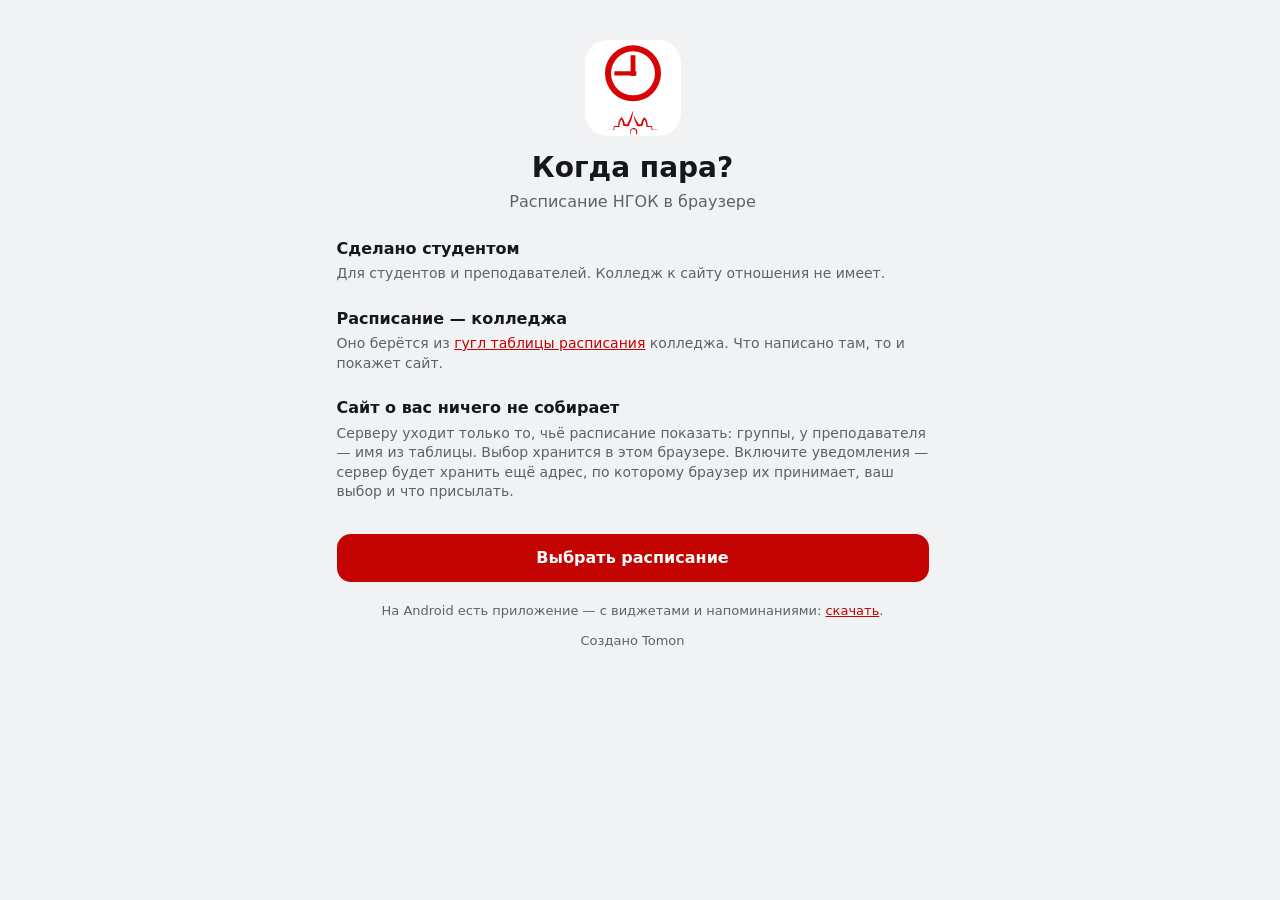
==== commit 12b324c8: "Сайт: тема «Стекло» (beta) — свет за страницей, полупрозрачные карточки, матовые шапка и полоска дне" ====
--- a/web/index.html
+++ b/web/index.html
@@ -36,6 +36,7 @@
 <link rel="stylesheet" href="assets/app.css">
 <link rel="stylesheet" href="assets/days.css">
 <link rel="stylesheet" href="assets/screens.css">
+<link rel="stylesheet" href="assets/glass.css">
 <link rel="stylesheet" href="assets/motion.css">
 <script src="assets/boot.js"></script>
 <script type="module" src="assets/js/main.js"></script>
--- a/web/assets/app.css
+++ b/web/assets/app.css
@@ -1,5 +1,5 @@
 /*
-  Цвета — как у приложения (MainActivity.kt): серый лист, белые карточки,
+  Цвета — как у приложения (Theme.kt): серый лист, белые карточки,
   красный колледжа; тёмная тема на чистом чёрном. Без color-mix и flex gap:
   их нет в старых Safari, а сайт должен открываться и там.
 
@@ -25,6 +25,9 @@
   --foreign-bg: rgba(0, 0, 0, 0.05);
   --selected-bg: rgba(194, 3, 2, 0.16);
   --button-border: rgba(194, 3, 2, 0.4);
+  --online: #086b35;
+  --tile: #f4f5f7;
+  --online-bg: rgba(8, 107, 53, 0.12);
   --divider: #e2e3e5;
   --outline: #808387;
   --overlay: rgba(0, 0, 0, 0.45);
@@ -47,6 +50,9 @@
     --foreign-bg: rgba(255, 255, 255, 0.07);
     --selected-bg: rgba(255, 107, 112, 0.18);
     --button-border: rgba(255, 107, 112, 0.35);
+    --online: #4cc38a;
+    --tile: #1c1c1c;
+    --online-bg: rgba(76, 195, 138, 0.14);
     --divider: #262626;
     --outline: #6e6e6e;
     --overlay: rgba(0, 0, 0, 0.65);
@@ -69,6 +75,9 @@
   --foreign-bg: rgba(255, 255, 255, 0.07);
   --selected-bg: rgba(255, 107, 112, 0.18);
   --button-border: rgba(255, 107, 112, 0.35);
+  --online: #4cc38a;
+  --tile: #1c1c1c;
+  --online-bg: rgba(76, 195, 138, 0.14);
   --divider: #262626;
   --outline: #6e6e6e;
   --overlay: rgba(0, 0, 0, 0.65);
@@ -82,7 +91,10 @@
   -webkit-text-size-adjust: 100%;
   text-size-adjust: 100%;
   /* Фокус с клавиатуры не прячется под липкой шапкой. */
-  scroll-padding-top: 120px;
+  scroll-padding-top: 180px;
+  /* Место под полосу прокрутки — всегда: окно запрещает прокрутку страницы,
+     и без запаса полоса пропадала бы, а страница съезжала вбок. */
+  scrollbar-gutter: stable;
 }
 
 body {
@@ -237,6 +249,68 @@
 
 .tabs { display: flex; }
 
+/* Полоска дней недели под вкладками (ui/week.js): общая подложка, выделение —
+   одна плашка, которая переезжает (--i — номер дня). */
+.week-strip {
+  position: -webkit-sticky;
+  position: sticky;
+  top: var(--head-h, 0);
+  z-index: 9;
+  display: flex;
+  margin: 6px 12px 8px;
+  padding: 4px;
+  border-radius: 14px;
+  background: var(--surface);
+  /* Поля полоски — фоном страницы: дни не просвечивают по краям, когда едут под ней. */
+  box-shadow: 0 0 0 6px var(--bg);
+}
+
+.week-pill {
+  position: absolute;
+  top: 4px;
+  bottom: 4px;
+  left: 4px;
+  width: calc((100% - 8px) / 7);
+  border-radius: 10px;
+  background: var(--primary);
+  opacity: 0;
+  transform: translateX(calc(var(--i, 0) * 100%));
+}
+
+.week-strip.marked .week-pill { opacity: 1; }
+
+.week-day {
+  flex: 1;
+  min-width: 0;
+  padding: 4px 0 7px;
+  border: 0;
+  background: none;
+  color: var(--fg);
+  text-align: center;
+  position: relative;
+}
+
+.week-name { display: block; font-size: 11px; color: var(--muted); }
+.week-num { display: block; font-size: 16px; font-weight: 600; line-height: 20px; }
+
+.week-day.on { color: var(--on-primary); }
+.week-day.on .week-name { color: var(--on-primary); }
+
+/* Точка — сегодня. */
+.week-day.today::after {
+  content: "";
+  position: absolute;
+  left: 50%;
+  bottom: 2px;
+  width: 4px;
+  height: 4px;
+  margin-left: -2px;
+  border-radius: 2px;
+  background: var(--primary);
+}
+
+.week-day.today.on::after { background: var(--on-primary); }
+
 .tab {
   flex: 1;
   min-width: 0;
@@ -248,6 +322,9 @@
   position: relative;
 }
 
+/* Подписи тесно и в 10 px (fitLabels) — поля вкладки уже. */
+.tab.fit-tight { padding-left: 0; padding-right: 0; }
+
 /* Многоточие — у подписи, а не у кнопки: полоска под вкладкой переезжает к
    соседней и не должна обрезаться её краем. */
 .tab-label {
@@ -305,10 +382,9 @@
 .explanation p { margin-top: 8px; font-size: 14px; color: var(--muted); }
 
 /*
-  Размеры кнопок — одни на весь сайт, как в приложении (Controls.kt): все
-  элементы ровные, единого неизменяемого размера. Высота не
-  зависит от надписи: надпись в одну строку, не влезла — многоточие. Кнопки в
-  строке с названием — одной ширины (.fixed), остальные — во всю ширину
+  Размеры кнопок — одни на весь сайт, как в приложении (Controls.kt). Высота
+  не зависит от надписи: надпись в одну строку, не влезла — многоточие. Кнопки
+  в строке с названием — одной ширины (.fixed), остальные — во всю ширину
   карточки, и смена надписи их не двигает.
 */
 .action {
@@ -339,6 +415,16 @@
   width: 100%;
 }
 
+/* Тесно и в 10 px (fitLabels) — в две строки: смысл важнее ровного ряда. */
+.action.fit-wrap, .primary-button.fit-wrap, .text-button.fit-wrap {
+  height: auto;
+  min-height: 44px;
+  padding-top: 6px;
+  padding-bottom: 6px;
+  line-height: 1.25;
+  white-space: normal;
+}
+
 .text-button {
   display: inline-block;
   height: 40px;
@@ -354,3 +440,19 @@
 .text-button:active { background: var(--surface-variant); }
 
 .text-link { color: var(--primary); }
+
+/* Нижний ряд — три раздела под двумя верхними. Середины вкладок — на четверти,
+   половине и трёх четвертях ширины: крайние стоят ровно под верхними, средняя
+   — между ними. Равные трети во всю ширину встали бы вразнобой с верхними. */
+.tabs.soon { padding: 0 12.5%; }
+.tabs.soon .tab { padding-left: 2px; padding-right: 2px; }
+/* Узко (iPhone SE, крупный текст): трети во всю ширину, как в приложении, —
+   иначе подсвеченная «Пересдачи» мельчает до 11 px, а соседние слипаются. */
+@media (max-width: 380px) {
+  .tabs.soon { padding: 0; }
+}
+
+/* Альбомная на телефоне: шапка не прилипает, иначе она отнимает половину высоты. */
+@media (max-height: 480px) and (orientation: landscape) {
+  .head { position: static; }
+}
--- a/web/assets/days.css
+++ b/web/assets/days.css
@@ -5,7 +5,8 @@
 
 .plate {
   background: var(--surface);
-  border-radius: 12px;
+  border: 1px solid var(--divider);
+  border-radius: 20px;
   padding: 10px 14px 12px;
   margin-bottom: 12px;
 }
@@ -13,60 +14,75 @@
 .plate-title { font-weight: 600; color: var(--primary); }
 .plate-text { font-size: 13px; color: var(--muted); }
 .plate-since { font-size: 13px; color: var(--primary); margin-top: 4px; }
+/* Плашка-новость, не беда: заголовок обычным цветом и крестик справа. */
+.plate-head { display: flex; align-items: center; justify-content: space-between; gap: 8px; margin: -6px -10px 0 0; }
+.plate-head .plate-title { color: var(--fg); }
 
 /* ——— дни ——— */
 
+/* День — карточка, пары в ней — плитки: видно, где кончается одна пара и
+   начинается другая, без линеек. */
 .day {
   background: var(--surface);
-  border-radius: 16px;
+  border: 1px solid var(--divider);
+  border-radius: 20px;
   overflow: hidden;
   margin-bottom: 12px;
-}
+  padding-bottom: 2px;
+}
+
+.day.today { border-color: var(--button-border); }
 
 .day-title {
-  padding: 12px 16px;
-  font-size: 15px;
-  font-weight: 600;
-  background: var(--surface-variant);
-}
-
-.day.today .day-title {
-  background: var(--today-bg);
-  color: var(--primary);
-  box-shadow: inset 4px 0 0 var(--primary);
-}
+  padding: 12px 16px 8px;
+  font-size: 17px;
+  font-weight: 700;
+}
+
+.day.today .day-title { color: var(--primary); }
 
 .day.past .day-title { color: var(--muted); }
 
+.day-summary {
+  display: block;
+  margin-top: 2px;
+  font-size: 13px;
+  font-weight: 400;
+  color: var(--muted);
+}
+
 .day-empty {
-  padding: 16px;
+  padding: 0 16px 14px;
   font-size: 14px;
   color: var(--muted);
 }
 
+
 .day-note {
-  padding: 10px 16px;
-  font-size: 13px;
-  color: var(--muted);
-  border-top: 1px solid var(--divider);
+  padding: 6px 16px 10px;
+  font-size: 13px;
+  color: var(--muted);
 }
 
 .lesson {
   display: flex;
-  padding: 12px 16px;
-  border-top: 1px solid var(--divider);
-}
-
-.day-title + .lesson { border-top: 0; }
-.lesson.now { background: var(--now-bg); }
+  margin: 0 6px 4px;
+  padding: 10px 12px;
+  border-radius: 14px;
+  background: var(--tile);
+}
+
+.lesson.now { background: var(--now-bg); box-shadow: inset 0 0 0 1px var(--button-border); }
 
 /* В em, а не px: с крупным шрифтом «09:00–10:30» должно помещаться, как в
    приложении, где колонка растёт с масштабом шрифта. */
 .lesson-time { width: 5.75em; flex: none; }
 .pair { font-size: 11px; color: var(--muted); }
-.time { font-size: 14px; font-weight: 500; white-space: nowrap; }
-.past .time, .past .subject { color: var(--muted); }
-.lesson.now .time { font-weight: 700; color: var(--primary); }
+.time { white-space: nowrap; }
+.time-start { display: block; font-size: 18px; font-weight: 700; line-height: 22px; }
+.time-end { display: block; font-size: 13px; color: var(--muted); }
+.past .time-start, .past .subject { color: var(--muted); }
+.lesson.now .time-start { color: var(--primary); }
 .now-label { font-size: 11px; color: var(--primary); }
 
 .now-label::before {
@@ -80,8 +96,7 @@
   vertical-align: 1px;
 }
 
-/* Значки групп под временем (GroupMarks.kt) — только тех, у кого пара есть:
-   своя — закрашенный, другая — бледный. Номера — по три в ряд. */
+/* Значки групп под временем (groupMarks в ui/days.js). Номера — по три в ряд. */
 .marks {
   display: flex;
   flex-wrap: wrap;
@@ -96,7 +111,7 @@
   height: 18px;
   margin: 0 4px 4px 0;
   padding: 0 4px;
-  border-radius: 4px;
+  border-radius: 6px;
   background: var(--mark-bg);
   color: var(--primary);
   font-size: 11px;
@@ -114,7 +129,7 @@
 
 /* Пара только у других групп: видно сразу, а не только по значкам. */
 .lesson.foreign { background: var(--foreign-bg); }
-.lesson.foreign .time, .lesson.foreign .subject { color: var(--muted); }
+.lesson.foreign .time-start, .lesson.foreign .subject { color: var(--muted); }
 
 .group-name { display: flex; align-items: center; min-width: 0; }
 /* Длинное название без пробелов переносится внутри строки, а не уходит под кнопку. */
@@ -128,37 +143,38 @@
 .lesson-body {
   flex: 1;
   min-width: 0;
-  margin-left: 12px;
-  padding-left: 12px;
-  border-left: 1px solid var(--divider);
+  margin-left: 10px;
 }
 
 /* Узко (телефон 320 px или страница увеличена): время строкой над парой,
-   иначе колонке предмета оставалось по две буквы. В em
-   — порог растёт и с размером шрифта браузера по умолчанию. */
+   иначе колонке предмета остаётся по две буквы. В em — порог растёт и с
+   размером шрифта браузера по умолчанию. */
 @media (max-width: 21.25em) {
   .lesson { flex-direction: column; }
   .lesson-time { width: auto; }
   .lesson-time .pair, .lesson-time .time, .lesson-time .now-label { display: inline; margin-right: 6px; }
+  .lesson-time .time-start, .lesson-time .time-end { display: inline; font-size: 15px; color: inherit; }
+  .lesson-time .time-end::before { content: "–"; }
   .lesson-time .marks { display: inline-flex; width: auto; margin-top: 0; vertical-align: middle; }
-  /* Длинное название в значке — в пределах строки, с многоточием: при
-     увеличении 200 % оно уходило за край карточки. */
+  /* Длинное название в значке — в пределах строки, с многоточием: иначе при
+     увеличении 200 % оно уходит за край карточки. */
   .lesson-time .marks.names { display: flex; flex-wrap: wrap; max-width: 100%; }
   .lesson-time .mark { margin-bottom: 0; }
-  .lesson-body { margin: 4px 0 0; padding: 0; border-left: 0; }
+  .lesson-body { margin: 4px 0 0; }
 }
 
 .subject {
   font-size: 16px;
-  font-weight: 500;
+  font-weight: 600;
+  line-height: 1.3;
   overflow-wrap: break-word;
   word-wrap: break-word;
 }
 
 .subject.cancelled { text-decoration: line-through; }
 
-/* Вид занятия уходит строкой ниже, а не отнимает место у кабинета: при
-   увеличении номер резался до двух цифр. */
+/* Вид занятия уходит строкой ниже, а не отнимает место у кабинета: иначе при
+   увеличении номер режется до двух цифр. */
 .lesson-meta {
   display: flex;
   flex-wrap: wrap;
@@ -169,8 +185,12 @@
 .place {
   min-width: 0;
   margin-right: 8px;
-  font-size: 13px;
-  font-weight: 600;
+  padding: 0 8px;
+  border-radius: 10px;
+  background: var(--mark-bg);
+  font-size: 13px;
+  font-weight: 600;
+  line-height: 22px;
   color: var(--primary);
   overflow: hidden;
   display: -webkit-box;
@@ -182,6 +202,7 @@
 .place.muted, .past .place, .foreign .place { color: var(--muted); }
 .kind { font-size: 13px; color: var(--muted); flex: none; }
 .sub { font-size: 13px; color: var(--muted); }
+.only-at { margin-bottom: 2px; font-size: 12px; white-space: nowrap; overflow: hidden; text-overflow: ellipsis; }
 
 .cancel-note {
   font-size: 13px;
@@ -192,7 +213,7 @@
 .online-link { margin-top: 2px; }
 
 /* Хост — целиком, строка переносится: ради него адрес и показан, по нему
-   отличают чужую ссылку; многоточие на узком экране оставляло «my.…». */
+   отличают чужую ссылку, а многоточие на узком экране оставило бы «my.…». */
 .link-where {
   font-size: 13px;
   color: var(--muted);
@@ -205,24 +226,35 @@
 /* Чужой хост бывает любой длины: рвётся, только если не влез в строку целиком. */
 .link-where.foreign .link-host { white-space: normal; overflow-wrap: anywhere; }
 
-.link-buttons { margin: 4px 0 2px; }
-
+.link-buttons { margin: 8px 0 2px; }
+
+/* Залитые плашки без рамок: «Открыть» зелёная, «Копировать» серая. */
 .link-button,
 .action.link-button {
   display: inline-block;
   height: 28px;
-  margin: 0 4px 0 0;
+  margin: 0 6px 0 0;
   padding: 0 10px;
   max-width: 100%;
   overflow: hidden;
   text-overflow: ellipsis;
   white-space: nowrap;
   vertical-align: middle;
-  border: 1px solid var(--button-border);
-  border-radius: 14px;
-  background: none;
-  color: var(--primary);
+  border: 0;
+  border-radius: 10px;
+  background: var(--foreign-bg);
+  color: var(--muted);
   font-size: 12px;
-  font-weight: 500;
-  line-height: 26px;
-}
+  font-weight: 600;
+  line-height: 28px;
+}
+
+/* «Открыть» у онлайн-пары — зелёная: заметна среди красного. */
+.link-button.open,
+.action.link-button.open {
+  background: var(--online-bg);
+  color: var(--online);
+}
+
+/* Прошедшая пара: ссылка ещё работает, но не зовёт. */
+.past .link-button.open { background: var(--foreign-bg); color: var(--muted); }
--- a/web/assets/screens.css
+++ b/web/assets/screens.css
@@ -11,7 +11,7 @@
   height: 48px;
   padding: 0 14px;
   border: 1px solid var(--outline);
-  border-radius: 12px;
+  border-radius: 14px;
   background: var(--surface);
   color: var(--fg);
   /* 16 px и больше — иначе Safari увеличивает страницу при вводе. */
@@ -24,8 +24,9 @@
 .search:focus { border-color: var(--primary); outline: none; }
 
 .results { padding: 0 12px 24px; }
-.others .results { padding: 0 0 24px; }
-.others .search-wrap { padding: 8px 0; }
+/* Поиск и список — по краям памятки над ними, как в приложении. */
+.others .results, .retakes .results { padding: 0 0 24px; }
+.others .search-wrap, .retakes .search-wrap { padding: 8px 0; }
 
 .role-row {
   display: flex;
@@ -34,7 +35,8 @@
   min-height: 48px;
   margin-top: 4px;
   padding: 14px 16px;
-  border-radius: 12px;
+  border: 1px solid var(--divider);
+  border-radius: 14px;
   background: var(--surface);
   color: var(--primary);
   font-weight: 500;
@@ -52,7 +54,8 @@
 
 .list-card {
   background: var(--surface);
-  border-radius: 12px;
+  border: 1px solid var(--divider);
+  border-radius: 20px;
   overflow: hidden;
 }
 
@@ -86,7 +89,8 @@
   display: flex;
   align-items: stretch;
   margin-top: 6px;
-  border-radius: 12px;
+  border: 1px solid var(--divider);
+  border-radius: 14px;
   background: var(--surface);
   overflow: hidden;
 }
@@ -117,10 +121,17 @@
 
 .back-row { padding: 0 0 4px; }
 
+/* Имя и «К списку» прилипают под шапкой: страница открывается на сегодняшнем
+   дне, и без имени чужое расписание выглядело бы своим. --head-h — render.js. */
 .chosen-head {
+  position: -webkit-sticky;
+  position: sticky;
+  top: var(--head-h, 0);
+  z-index: 5;
   display: flex;
   align-items: center;
   padding: 0 0 8px 4px;
+  background: var(--bg);
 }
 
 .chosen-title { flex: 1; min-width: 0; }
@@ -144,16 +155,17 @@
 
 .card {
   background: var(--surface);
-  border-radius: 16px;
+  border: 1px solid var(--divider);
+  border-radius: 20px;
   padding: 16px;
   margin-bottom: 12px;
 }
 
 .card-title {
   margin-bottom: 8px;
-  font-size: 14px;
-  font-weight: 600;
-  color: var(--primary);
+  font-size: 17px;
+  font-weight: 700;
+  color: var(--fg);
 }
 
 .card p {
@@ -176,17 +188,16 @@
 .setting-text { flex: 1 1 140px; min-width: 0; overflow-wrap: break-word; word-wrap: break-word; }
 .setting-buttons { display: flex; flex-wrap: wrap; justify-content: flex-end; margin-left: auto; padding: 4px 0; }
 .setting-buttons .action { margin: 2px 0 2px 8px; }
-/* Одна ширина — 116 px, как ROW_BUTTON приложения: «Сменить», «Убрать», «Добавить»,
-   «Скопировать», минуты напоминания; узко — кнопки строкой ниже, а не поверх
-   названия. */
+/* Одна ширина — 116 px, как ROW_BUTTON приложения: «Сменить», «Убрать»,
+   «Добавить», «Скопировать», минуты напоминания. */
 .action.fixed { width: 116px; padding: 0 8px; }
 
-/* Пометка у заголовка: beta, альфа-тест. */
+/* Пометка у заголовка: beta. */
 .badge {
   display: inline-block;
   padding: 0 6px;
   border: 1px solid var(--primary);
-  border-radius: 6px;
+  border-radius: 10px;
   font-size: 11px;
   font-weight: 600;
   line-height: 16px;
@@ -244,7 +255,7 @@
   display: flex;
   height: 44px;
   padding: 3px;
-  border-radius: 10px;
+  border-radius: 14px;
   background: var(--surface-variant);
 }
 
@@ -253,7 +264,7 @@
   min-width: 0;
   height: 38px;
   padding: 0 6px;
-  border-radius: 8px;
+  border-radius: 10px;
   text-align: center;
   font-size: 14px;
   white-space: nowrap;
@@ -261,9 +272,15 @@
   text-overflow: ellipsis;
 }
 
-.segment.on { background: var(--selected-bg); font-weight: 600; box-shadow: inset 0 0 0 1px var(--primary); }
+/* Выбранное — плашкой цвета карточки: на подложке с оттенком красный текст недотягивал до 4,5:1. */
+.segment.on { background: var(--surface); color: var(--primary); font-weight: 600; box-shadow: inset 0 0 0 1px var(--primary); }
+
+/* Переключателю тесно и в 10 px (fitLabels) — столбиком. */
+.segmented.fit-stack { flex-direction: column; height: auto; }
+.segmented.fit-stack .segment { flex: none; width: 100%; }
 
 .signature { margin-top: 12px; font-size: 13px; color: var(--muted); }
+.signature + .signature { margin-top: 2px; }
 
 /* ——— приветствие ——— */
 
@@ -290,7 +307,7 @@
   white-space: nowrap;
   overflow: hidden;
   text-overflow: ellipsis;
-  border-radius: 12px;
+  border-radius: 14px;
   background: var(--primary);
   color: var(--on-primary);
   font-weight: 600;
@@ -316,6 +333,8 @@
   padding: 16px;
   background: var(--overlay);
 }
+
+.dialog:focus { outline: none; }
 
 .dialog {
   width: 100%;
@@ -355,7 +374,7 @@
   justify-content: center;
   height: 64px;
   min-width: 0;
-  border-radius: 12px;
+  border-radius: 14px;
   background: var(--surface-variant);
   color: var(--fg);
   overflow: hidden;
@@ -373,7 +392,7 @@
   min-width: 0;
   height: 44px;
   padding: 0 14px;
-  border-radius: 10px;
+  border-radius: 14px;
   background: var(--surface-variant);
   box-shadow: inset 0 0 0 1.5px transparent;
   cursor: text;
@@ -401,7 +420,7 @@
 .report {
   margin: 0;
   padding: 10px;
-  border-radius: 8px;
+  border-radius: 10px;
   background: var(--surface-variant);
   font: 12px/1.45 ui-monospace, Menlo, Consolas, "Roboto Mono", monospace;
   white-space: pre-wrap;
@@ -418,10 +437,80 @@
   width: calc(100% - 32px);
   max-width: 600px;
   padding: 14px 16px;
-  border-radius: 8px;
+  border-radius: 14px;
   background: var(--surface-variant);
   color: var(--fg);
   font-size: 14px;
   box-shadow: var(--shadow);
   transform: translateX(-50%);
 }
+
+/* ——— пересдачи ——— */
+
+.retakes-title { padding: 4px 4px 0; font-size: 16px; font-weight: 600; }
+.retake { padding: 12px 16px; border-bottom: 1px solid var(--bg); }
+.retake:last-child { border-bottom: 0; }
+.retake-name { font-weight: 500; }
+.retake-line { margin-top: 2px; font-size: 14px; }
+.retake-name.link { display: block; padding: 0; text-align: left; color: var(--primary); }
+.retake-slot { margin-top: 2px; font-size: 14px; }
+.retake-day { font-weight: 500; }
+/* «10:00–14:30» не рвётся по тире: переносится целиком. */
+.retake-time { margin-left: 8px; white-space: nowrap; }
+.retake-past { margin-left: 8px; font-size: 12px; color: var(--muted); }
+.retake-slot.past .retake-day, .retake-slot.past .retake-time { color: var(--muted); text-decoration: line-through; }
+.retake-line.subjects { color: var(--muted); }
+.retake-memo { margin: 8px 0 4px; padding: 12px 16px; border-radius: 14px; background: var(--mark-bg); font-size: 14px; }
+.retake-memo p + p { margin-top: 6px; }
+
+/* Пересдачи идут: вкладка подсвечена, как сегодняшний день, — заметно, но не кричит. */
+.tab.live .tab-label {
+  display: inline-block;
+  max-width: 100%;
+  padding: 3px 6px;
+  border-radius: 10px;
+  background: var(--today-bg);
+  color: var(--primary);
+  font-weight: 600;
+}
+
+/* ——— аудитории ——— */
+
+/* Как в приложении: подпись над рядом, кнопки дня и пары делят строку поровну —
+   шесть номеров не переносятся и на 320 px. Промежутки — полями, не flex gap:
+   его нет в старых Safari (app.css). */
+.rooms .chips-label { display: block; margin: 8px 4px 4px; font-size: 13px; }
+.rooms .chips { display: flex; margin: 0 -3px 2px; }
+.rooms .chips .chip { flex: 1 1 0; min-width: 0; margin: 0 3px 6px; padding-left: 4px; padding-right: 4px; text-align: center; white-space: nowrap; overflow: hidden; text-overflow: ellipsis; }
+.rooms .chips .chip.now { padding-left: 3px; padding-right: 3px; }
+.room-when { margin: 2px 4px 4px; font-size: 14px; font-weight: 600; }
+.chip { padding: 6px 12px; border-radius: 10px; border: 1px solid var(--outline); font-size: 14px; color: var(--fg); }
+.chip.on { background: var(--selected-bg); border-color: var(--primary); color: var(--primary); font-weight: 600; }
+/* Идущая сейчас пара в «Аудиториях» — рамкой потолще, видна и при другой выбранной. */
+.chip.now { border: 2px solid var(--primary); padding: 5px 11px; font-weight: 700; }
+.room-note { margin: 12px 4px 8px; font-size: 12px; color: var(--muted); }
+.room-card { margin-top: 8px; padding: 12px 16px; }
+.room-building { font-weight: 600; }
+.room-count { font-size: 14px; margin-bottom: 6px; }
+.room-floor { display: flex; align-items: baseline; margin-top: 6px; }
+/* В одну строку и шире при крупном тексте: «эта / ж» не читается. */
+.room-floor-label { flex: none; min-width: 46px; margin-right: 6px; font-size: 13px; white-space: nowrap; }
+/* Ровно под «свободно N из M», без своего поля. */
+.room-card .nothing { padding: 0; margin-top: 6px; font-size: 13px; }
+.room-free { display: flex; flex-wrap: wrap; margin-bottom: -6px; }
+.room-free .room-chip { margin: 0 5px 6px 0; }
+/* Свободный кабинет — зелёным: красный читался как «занято». */
+.room-chip { padding: 3px 8px; border-radius: 10px; background: var(--online-bg); color: var(--online); font-weight: 600; font-size: 14px; }
+.room-busy { padding: 10px 16px; border-bottom: 1px solid var(--bg); font-size: 14px; }
+.room-use { margin-top: 2px; }
+.room-group { font-weight: 500; }
+.room-note.top { margin-top: 0; }
+.room-busy:last-child { border-bottom: 0; }
+.room-name { font-weight: 600; color: var(--primary); }
+.room-taken summary { cursor: pointer; list-style: none; }
+/* Свой значок, как в приложении: у браузеров треугольник свой и разный. */
+.room-taken summary::-webkit-details-marker { display: none; }
+.room-taken summary::before { content: '▸ '; }
+.room-taken[open] summary::before { content: '▾ '; }
+/* Заголовки разделов аудиторий — по одной линии с пояснениями. */
+.rooms .section-title { padding: 16px 4px 4px; font-size: 14px; font-weight: 600; color: var(--fg); }
--- a/web/assets/glass.css
+++ b/web/assets/glass.css
@@ -0,0 +1,136 @@
+/*
+  «Стекло» (beta, выключатель в настройках) — как у приложения (Theme.kt,
+  GlassDarkScheme): красный свет за страницей, полупрозрачные карточки,
+  матовые шапка, имя и полоска дней — сквозь них размыто видно, что проезжает.
+  Включено — у <html> атрибут data-glass (boot.js, site.js). Без
+  backdrop-filter (старые браузеры) полосы просто полупрозрачные.
+*/
+:root[data-glass] {
+  --glass-base: #f1f2f4;
+  --glow-top: rgba(214, 4, 3, 0.32);
+  --glow-mid: rgba(214, 4, 3, 0.1);
+  --glow-bottom: rgba(214, 4, 3, 0.1);
+  --glass-bar: rgba(241, 242, 244, 0.62);
+  --glass-edge: rgba(0, 0, 0, 0.08);
+  --solid: #fff;
+  --surface: rgba(255, 255, 255, 0.5);
+  --surface-variant: rgba(0, 0, 0, 0.05);
+  --tile: rgba(255, 255, 255, 0.55);
+  /* --bg здесь — цвет щелей между строками; фон страницы — свет ниже. */
+  --bg: rgba(0, 0, 0, 0.06);
+}
+
+@media (prefers-color-scheme: dark) {
+  :root[data-glass]:not([data-theme="light"]) {
+    --glass-base: #000;
+    --glow-top: rgba(214, 4, 3, 0.42);
+    --glow-mid: rgba(214, 4, 3, 0.12);
+    --glow-bottom: rgba(214, 4, 3, 0.08);
+    --glass-bar: rgba(0, 0, 0, 0.38);
+    --glass-edge: rgba(255, 255, 255, 0.14);
+    --solid: #141414;
+    --surface: rgba(255, 255, 255, 0.07);
+    --surface-variant: rgba(255, 255, 255, 0.08);
+    --tile: rgba(255, 255, 255, 0.06);
+    --bg: rgba(0, 0, 0, 0.55);
+  }
+}
+
+:root[data-glass][data-theme="dark"] {
+  --glass-base: #000;
+  --glow-top: rgba(214, 4, 3, 0.42);
+  --glow-mid: rgba(214, 4, 3, 0.12);
+  --glow-bottom: rgba(214, 4, 3, 0.08);
+  --glass-bar: rgba(0, 0, 0, 0.38);
+  --glass-edge: rgba(255, 255, 255, 0.14);
+  --solid: #141414;
+  --surface: rgba(255, 255, 255, 0.07);
+  --surface-variant: rgba(255, 255, 255, 0.08);
+  --tile: rgba(255, 255, 255, 0.06);
+  --bg: rgba(0, 0, 0, 0.55);
+}
+
+/* Свет — неподвижным слоем за страницей: при прокрутке не перерисовывается. */
+:root[data-glass] body { background: var(--glass-base); }
+
+:root[data-glass] body::before {
+  content: '';
+  position: fixed;
+  top: 0;
+  right: 0;
+  bottom: 0;
+  left: 0;
+  z-index: -1;
+  pointer-events: none;
+  background:
+    radial-gradient(circle 105vw at 55% -4%, var(--glow-top), var(--glow-mid) 50%, transparent 100%),
+    radial-gradient(circle 90vw at 0 100%, var(--glow-bottom), transparent 100%);
+}
+
+:root[data-glass] .topbar { background: transparent; }
+
+:root[data-glass] .head,
+:root[data-glass] .screen.picker .topbar,
+:root[data-glass] .screen.settings .topbar,
+:root[data-glass] .chosen-head,
+:root[data-glass] .bottom-bar {
+  background: var(--glass-bar);
+  -webkit-backdrop-filter: blur(20px) saturate(150%);
+  backdrop-filter: blur(20px) saturate(150%);
+}
+
+/* Полоска висит над списком, как в приложении: без кольца цвета фона вокруг. */
+:root[data-glass] .week-strip {
+  background: var(--glass-bar);
+  box-shadow: inset 0 0 0 1px var(--glass-edge);
+  -webkit-backdrop-filter: blur(16px) saturate(150%);
+  backdrop-filter: blur(16px) saturate(150%);
+}
+
+/* Окна и всплывающее — сплошные: сквозь них читать нечего. */
+:root[data-glass] .dialog,
+:root[data-glass] .snackbar { background: var(--solid); }
+:root[data-glass] .switch::after { background: var(--solid); }
+
+/* ——— плашка в настройках ——— */
+
+.glass-toggle {
+  display: flex;
+  align-items: center;
+  margin-top: 12px;
+  padding: 10px;
+  border-radius: 14px;
+  background: var(--surface-variant);
+  cursor: pointer;
+}
+
+/* Превью: лист со светом, матовая полоска и две карточки. */
+.glass-preview {
+  flex: none;
+  position: relative;
+  width: 56px;
+  height: 64px;
+  border-radius: 10px;
+  overflow: hidden;
+  background:
+    radial-gradient(circle 70px at 55% -4%, rgba(214, 4, 3, 0.42), rgba(214, 4, 3, 0.12) 50%, transparent 100%),
+    #000;
+}
+
+.glass-preview i {
+  position: absolute;
+  left: 6px;
+  right: 6px;
+  height: 14px;
+  border-radius: 4px;
+  background: rgba(255, 255, 255, 0.1);
+}
+
+.glass-preview i:nth-child(1) { top: 10px; height: 10px; }
+.glass-preview i:nth-child(2) { top: 26px; }
+.glass-preview i:nth-child(3) { top: 44px; }
+
+.glass-text { flex: 1 1 auto; min-width: 0; padding: 0 8px 0 12px; }
+.glass-name { display: block; font-weight: 600; }
+.glass-name .badge { margin-left: 6px; }
+.glass-note { display: block; font-size: 13px; color: var(--muted); }
--- a/web/assets/motion.css
+++ b/web/assets/motion.css
@@ -1,15 +1,30 @@
 /*
   Движение. Переходы и появления — внутри no-preference: у кого в системе
   «уменьшить движение», экраны просто сменяются; крутилки загрузки остаются —
-  они не украшение, а знак «идёт работа». Экран перестраивается целиком, поэтому въезд,
-  начатый до перестройки, продолжается с того же места: сдвиг --shift ставит
-  страница (render.js).
+  они не украшение, а знак «идёт работа». Экран перестраивается целиком,
+  поэтому въезд, начатый до перестройки, продолжается с того же места: сдвиг
+  --shift ставит страница (render.js).
 
   Файл подключается последним, после screens.css; в конце — страница 404 и
   код в «Поделиться».
 */
 @media (prefers-reduced-motion: no-preference) {
+  /* Аудитории: выбранная кнопка дня и пары перекрашивается плавно, а кабинеты
+     выбранной пары въезжают — видно, что список сменился. */
+  .chip-enter {
+    animation: chip-enter 0.22s ease-out both;
+    animation-delay: var(--shift, 0ms);
+  }
+  .rooms-enter {
+    animation: rooms-enter 0.26s cubic-bezier(0.2, 0.8, 0.2, 1) both;
+    animation-delay: var(--shift, 0ms);
+  }
+
   .switch { transition: background 0.15s; }
+
+  /* Полоска дней: выделение перетекает с дня на день. */
+  .week-pill { transition: transform 0.36s cubic-bezier(0.2, 0.8, 0.2, 1), opacity 0.2s; }
+  .week-day, .week-day .week-name { transition: color 0.3s ease-out; }
   .switch::after { transition: transform 0.15s; }
 
   .screen.enter-forward > :not(.bottom-bar) {
@@ -87,10 +102,9 @@
   }
 
   /* Дышит медленно и мягко у краёв, как в приложении (NowDot): резкое
-     мигание отвлекало. Только прозрачностью: сжатие шестипиксельной точки
-     дёргалось по пикселям. Свой слой — мигание идёт мимо основного потока
-     страницы. Фаза — от часов страницы (--pulse-shift, days.js): после
-     перестройки экрана точка не начинает заново. */
+     мигание отвлекает. Только прозрачностью: сжатие шестипиксельной точки
+     дёргается по пикселям. Свой слой — мигание идёт мимо основного потока
+     страницы. Фаза — от часов страницы (--pulse-shift, ui/days.js). */
   .now-label::before {
     animation: pulse 2.4s cubic-bezier(0.37, 0, 0.63, 1) infinite;
     animation-delay: var(--pulse-shift, 0ms);
@@ -204,3 +218,12 @@
 
 /* Код в «Поделиться» — белым квадратом и в тёмной теме: камера читает его и так. */
 .share-qr { display: block; margin: 0 auto 8px; width: 200px; height: 200px; border-radius: 8px; image-rendering: pixelated; }
+
+@keyframes rooms-enter {
+  from { opacity: 0; transform: translateY(6px); }
+  to { opacity: 1; transform: none; }
+}
+
+@keyframes chip-enter {
+  from { background: transparent; border-color: var(--button-border); color: var(--fg); }
+}
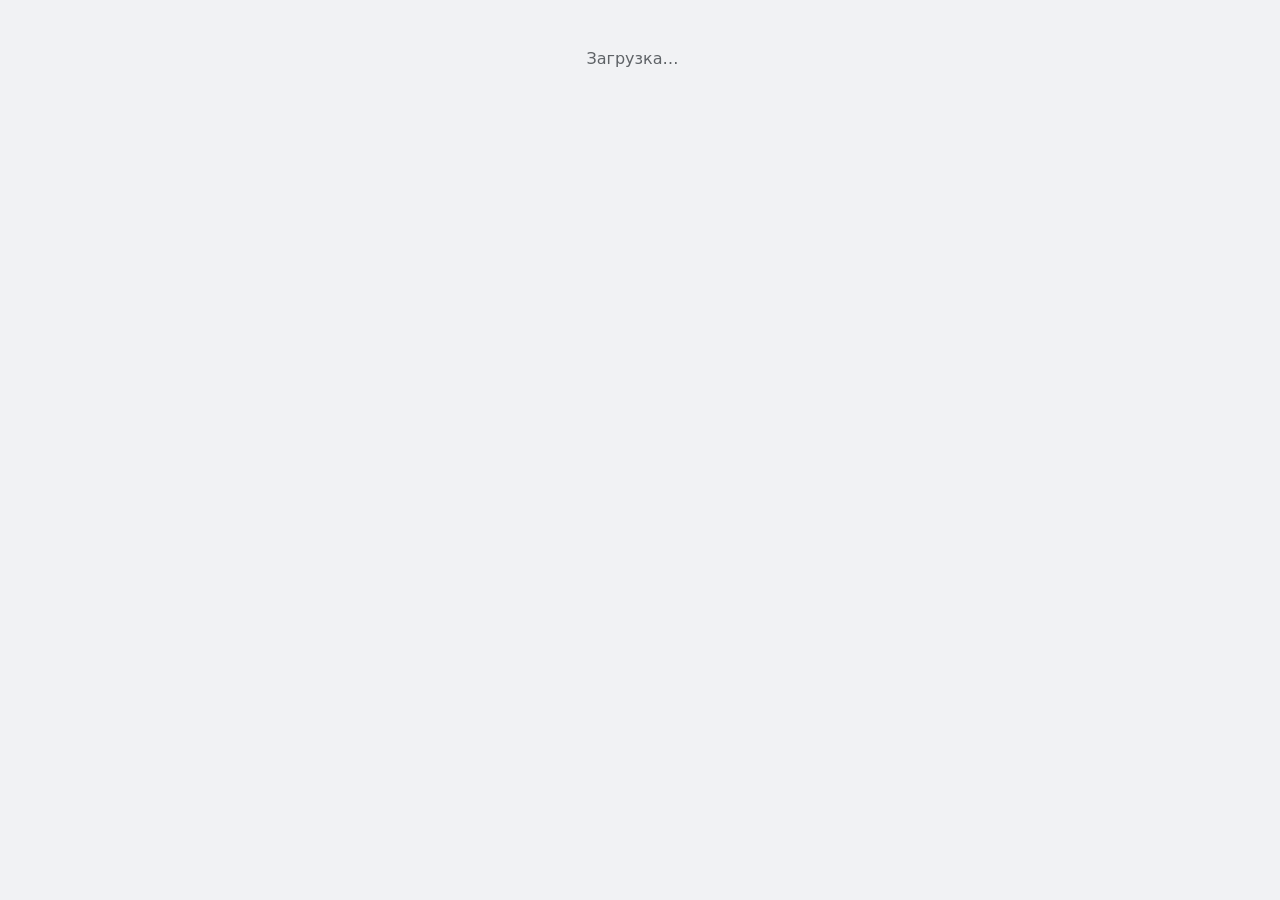
==== commit e4530e6b: "Тема Vice: временный закат в приложении и на сайте, до 1 января" ====
--- a/web/index.html
+++ b/web/index.html
@@ -34,9 +34,12 @@
 <link rel="icon" href="assets/icon-192.png" sizes="192x192" type="image/png">
 <link rel="apple-touch-icon" href="assets/apple-touch-icon.png">
 <link rel="stylesheet" href="assets/app.css">
+<link rel="stylesheet" href="assets/content.css">
 <link rel="stylesheet" href="assets/days.css">
 <link rel="stylesheet" href="assets/screens.css">
+<link rel="stylesheet" href="assets/rooms.css">
 <link rel="stylesheet" href="assets/glass.css">
+<link rel="stylesheet" href="assets/vice.css">
 <link rel="stylesheet" href="assets/motion.css">
 <script src="assets/boot.js"></script>
 <script type="module" src="assets/js/main.js"></script>
@@ -49,6 +52,7 @@
 <link rel="modulepreload" href="assets/js/store.js">
 <link rel="modulepreload" href="assets/js/api.js">
 <link rel="modulepreload" href="assets/js/catalog.js">
+<link rel="modulepreload" href="assets/js/server.js">
 <link rel="modulepreload" href="assets/js/repo.js">
 <link rel="modulepreload" href="assets/js/version.js">
 <link rel="modulepreload" href="assets/js/state.js">
--- a/web/assets/app.css
+++ b/web/assets/app.css
@@ -1,12 +1,13 @@
 /*
-  Цвета — как у приложения (Theme.kt): серый лист, белые карточки,
+  Цвета те же, что в приложении (Theme.kt): серый лист, белые карточки,
   красный колледжа; тёмная тема на чистом чёрном. Без color-mix и flex gap:
   их нет в старых Safari, а сайт должен открываться и там.
 
-  Стили — четырьмя файлами, и порядок подключения (index.html, 404.html) —
-  порядок каскада: app.css — цвета, общее, шапка, вкладки, кнопки; days.css —
-  плашки и дни; screens.css — списки, настройки, приветствие, окна;
-  motion.css — движение.
+  Стили — несколькими файлами, и порядок подключения (index.html, 404.html) —
+  порядок каскада: app.css — цвета, общее, шапка, вкладки; content.css —
+  содержимое и кнопки; days.css — плашки и дни; screens.css — списки,
+  настройки, приветствие, окна; rooms.css — пересдачи и аудитории; glass.css —
+  стекло; vice.css — «Vice» (закат); motion.css — движение.
 */
 :root {
   --bg: #f1f2f4;
@@ -23,8 +24,13 @@
   /* Значок группы с этой парой и строка пары только у других групп. */
   --mark-bg: rgba(194, 3, 2, 0.12);
   --foreign-bg: rgba(0, 0, 0, 0.05);
-  --selected-bg: rgba(194, 3, 2, 0.16);
+  /* Не плотнее: красный текст выбранного чипа на нём — 4,7:1 (не меньше 4,5). */
+  --selected-bg: rgba(194, 3, 2, 0.10);
+  /* Чип «День»/«Пара»: secondaryContainer и outlineVariant приложения. */
+  --chip-bg: #fadadb;
+  --chip-border: #c9cbcf;
   --button-border: rgba(194, 3, 2, 0.4);
+  --today-border: rgba(194, 3, 2, 0.35);
   --online: #086b35;
   --tile: #f4f5f7;
   --online-bg: rgba(8, 107, 53, 0.12);
@@ -49,7 +55,10 @@
     --mark-bg: rgba(255, 107, 112, 0.12);
     --foreign-bg: rgba(255, 255, 255, 0.07);
     --selected-bg: rgba(255, 107, 112, 0.18);
+  --chip-bg: #3d2224;
+  --chip-border: #3a3a3a;
     --button-border: rgba(255, 107, 112, 0.35);
+    --today-border: rgba(255, 107, 112, 0.35);
     --online: #4cc38a;
     --tile: #1c1c1c;
     --online-bg: rgba(76, 195, 138, 0.14);
@@ -74,7 +83,10 @@
   --mark-bg: rgba(255, 107, 112, 0.12);
   --foreign-bg: rgba(255, 255, 255, 0.07);
   --selected-bg: rgba(255, 107, 112, 0.18);
+  --chip-bg: #3d2224;
+  --chip-border: #3a3a3a;
   --button-border: rgba(255, 107, 112, 0.35);
+  --today-border: rgba(255, 107, 112, 0.35);
   --online: #4cc38a;
   --tile: #1c1c1c;
   --online-bg: rgba(76, 195, 138, 0.14);
@@ -90,8 +102,9 @@
 html {
   -webkit-text-size-adjust: 100%;
   text-size-adjust: 100%;
-  /* Фокус с клавиатуры не прячется под липкой шапкой. */
-  scroll-padding-top: 180px;
+  /* Фокус с клавиатуры не прячется под липкой шапкой: её высоту с полоской
+     и плашками меряет render.js. */
+  scroll-padding-top: calc(var(--covered, 166px) + 14px);
   /* Место под полосу прокрутки — всегда: окно запрещает прокрутку страницы,
      и без запаса полоса пропадала бы, а страница съезжала вбок. */
   scrollbar-gutter: stable;
@@ -152,7 +165,7 @@
 }
 
 .muted { color: var(--muted); }
-.small { font-size: 13px; }
+.small { font-size: 12px; line-height: 16px; }
 .strong { font-weight: 600; }
 
 .boot {
@@ -218,7 +231,7 @@
   -webkit-touch-callout: none;
 }
 
-.fetched { font-size: 12px; color: var(--muted); }
+.fetched { font-size: 11px; color: var(--muted); }
 
 .icon-button {
   display: inline-flex;
@@ -245,19 +258,29 @@
 
 @keyframes spin { to { transform: rotate(360deg); } }
 
+/* «Уменьшить движение» — ⟳ стоит: что идёт работа, видно по неактивной кнопке,
+   итог — галочкой или крестиком. */
+@media (prefers-reduced-motion: reduce) {
+  .icon.spin svg { animation: none; }
+}
+
 /* ——— вкладки ——— */
 
 .tabs { display: flex; }
 
-/* Полоска дней недели под вкладками (ui/week.js): общая подложка, выделение —
+/* Полоска дней недели под вкладками (ui/week.js), шириной с телефонную: на широком
+   окне вровень с карточками её рамка сливалась с их рамкой. Общая подложка, выделение —
    одна плашка, которая переезжает (--i — номер дня). */
 .week-strip {
   position: -webkit-sticky;
   position: sticky;
-  top: var(--head-h, 0);
+  top: calc(var(--head-h, 0px) + var(--row-shift, 0px) + 6px);
   z-index: 9;
   display: flex;
-  margin: 6px 12px 8px;
+  width: calc(100% - 24px);
+  max-width: 420px;
+  /* Над полоской 6 (под рядом вкладок у того свои 8). */
+  margin: 6px auto 8px;
   padding: 4px;
   border-radius: 14px;
   background: var(--surface);
@@ -265,16 +288,47 @@
   box-shadow: 0 0 0 6px var(--bg);
 }
 
-.week-pill {
+/* Шире полоски по бокам едут карточки: кольцо цвета фона вырезало бы из них кусок. */
+@media (min-width: 445px) {
+  .week-strip { box-shadow: 0 0 0 1px var(--divider); }
+}
+
+/* Дни недели — своим рядом: при смене недели новый въезжает, прежний уезжает
+   (motion.css), края полоски их обрезают. */
+.week-strip { overflow: hidden; }
+.week-days {
+  position: relative;
+  display: flex;
+  flex: 1;
+  min-width: 0;
+}
+.week-leave {
   position: absolute;
   top: 4px;
   bottom: 4px;
   left: 4px;
-  width: calc((100% - 8px) / 7);
+  right: 4px;
+}
+
+.week-pill {
+  position: absolute;
+  top: 0;
+  bottom: 0;
+  left: 0;
+  width: calc(100% / 7);
+  opacity: 0;
+  transform: translateX(calc(var(--i, 0) * 100%));
+}
+
+/* Ячейка широкая на большом окне, сама плашка — как на телефоне. */
+.week-pill::before {
+  content: '';
+  display: block;
+  height: 100%;
+  max-width: 56px;
+  margin: 0 auto;
   border-radius: 10px;
   background: var(--primary);
-  opacity: 0;
-  transform: translateX(calc(var(--i, 0) * 100%));
 }
 
 .week-strip.marked .week-pill { opacity: 1; }
@@ -290,8 +344,9 @@
   position: relative;
 }
 
-.week-name { display: block; font-size: 11px; color: var(--muted); }
-.week-num { display: block; font-size: 16px; font-weight: 600; line-height: 20px; }
+/* Подписи полоски — как labelSmall и titleMedium приложения: 11/16 с разрядкой и 16/24. */
+.week-name { display: block; font-size: 11px; line-height: 16px; font-weight: 500; letter-spacing: 0.5px; color: var(--muted); }
+.week-num { display: block; font-size: 16px; font-weight: 600; line-height: 24px; }
 
 .week-day.on { color: var(--on-primary); }
 .week-day.on .week-name { color: var(--on-primary); }
@@ -311,10 +366,12 @@
 
 .week-day.today.on::after { background: var(--on-primary); }
 
+/* 48 px — высота вкладки Material в приложении. */
 .tab {
   flex: 1;
   min-width: 0;
-  padding: 12px 8px 10px;
+  padding: 14px 8px;
+  line-height: 20px;
   text-align: center;
   font-size: 14px;
   font-weight: 500;
@@ -348,111 +405,46 @@
 .tab.on::after {
   transform: none;
 }
-.tab.muted { color: var(--muted); }
+/* Шире колонки подчёркивание упиралось в пустоту: край растворяется. На телефоне
+   оно идёт до края экрана и остаётся резким. */
+@media (min-width: 641px) {
+  .head .tab:first-child::after { background: linear-gradient(to right, transparent, var(--primary) 96px); }
+  .head .tab:last-child::after { background: linear-gradient(to left, transparent, var(--primary) 96px); }
+}
+
 .tabs.soon { margin-bottom: 8px; }
 
-/* ——— содержимое ——— */
-
-.content { padding: 0 12px 24px; }
-.screen.with-bottom .content { padding-bottom: 88px; }
-
-.centered {
-  display: flex;
-  justify-content: center;
-  padding: 32px;
-}
-
-.spinner {
-  width: 28px;
-  height: 28px;
-  border: 3px solid var(--surface-variant);
-  border-top-color: var(--primary);
-  border-radius: 50%;
-  animation: spin 0.8s linear infinite;
-  margin: 0 auto;
-}
-
-.explanation {
-  padding: 32px 24px;
-  text-align: center;
-}
-
-.explanation .spinner { margin-bottom: 16px; }
-.explanation h2 { font-size: 16px; font-weight: 600; }
-.explanation p { margin-top: 8px; font-size: 14px; color: var(--muted); }
-
-/*
-  Размеры кнопок — одни на весь сайт, как в приложении (Controls.kt). Высота
-  не зависит от надписи: надпись в одну строку, не влезла — многоточие. Кнопки
-  в строке с названием — одной ширины (.fixed), остальные — во всю ширину
-  карточки, и смена надписи их не двигает.
-*/
-.action {
-  display: inline-block;
-  height: 44px;
-  margin-top: 6px;
-  padding: 0 14px;
-  border-radius: 10px;
-  background: var(--surface-variant);
-  color: var(--primary);
-  font-size: 14px;
-  font-weight: 500;
-  line-height: 44px;
-  text-align: center;
-  text-decoration: none;
-  white-space: nowrap;
-  overflow: hidden;
-  text-overflow: ellipsis;
-  vertical-align: middle;
-}
-
-.action:hover { text-decoration: none; }
-.action:active { opacity: 0.7; }
-.action:disabled { color: var(--muted); opacity: 0.7; }
-
-.card > .action, .setting-actions .action, .plate .action, .explanation .action, .load-failed .action {
-  display: block;
-  width: 100%;
-}
-
-/* Тесно и в 10 px (fitLabels) — в две строки: смысл важнее ровного ряда. */
-.action.fit-wrap, .primary-button.fit-wrap, .text-button.fit-wrap {
-  height: auto;
-  min-height: 44px;
-  padding-top: 6px;
-  padding-bottom: 6px;
-  line-height: 1.25;
-  white-space: normal;
-}
-
-.text-button {
-  display: inline-block;
-  height: 40px;
-  padding: 0 12px;
-  line-height: 40px;
-  white-space: nowrap;
-  color: var(--primary);
-  font-size: 14px;
-  font-weight: 500;
-  border-radius: 10px;
-}
-
-.text-button:active { background: var(--surface-variant); }
-
-.text-link { color: var(--primary); }
-
-/* Нижний ряд — три раздела под двумя верхними. Середины вкладок — на четверти,
-   половине и трёх четвертях ширины: крайние стоят ровно под верхними, средняя
-   — между ними. Равные трети во всю ширину встали бы вразнобой с верхними. */
-.tabs.soon { padding: 0 12.5%; }
-.tabs.soon .tab { padding-left: 2px; padding-right: 2px; }
-/* Узко (iPhone SE, крупный текст): трети во всю ширину, как в приложении, —
-   иначе подсвеченная «Пересдачи» мельчает до 11 px, а соседние слипаются. */
-@media (max-width: 380px) {
-  .tabs.soon { padding: 0; }
-}
-
-/* Альбомная на телефоне: шапка не прилипает, иначе она отнимает половину высоты. */
-@media (max-height: 480px) and (orientation: landscape) {
-  .head { position: static; }
-}
+/* Ряд разделов над полоской: виден при открытии, уходит под шапку при листании вниз. */
+.tabs.float {
+  position: -webkit-sticky;
+  position: sticky;
+  top: var(--head-h, 0);
+  z-index: 8;
+  margin-bottom: 0;
+  background: var(--bg);
+}
+
+/* Зазор — частью ряда: в пустом проезжали бы карточки. */
+.screen > .tabs.float { padding-bottom: 8px; }
+
+/* Над полоской ещё 6 — тоже фоном: кольцо полоски по углам закруглено, и в углах
+   проглядывал край проезжающей карточки. Рисуется ниже ряда, высоту не меняет. */
+:root:not([data-glass]) .screen > .tabs.float::after {
+  content: "";
+  position: absolute;
+  right: 0;
+  bottom: -6px;
+  left: 0;
+  height: 6px;
+  background: var(--bg);
+}
+
+.row-hidden > .tabs.float {
+  top: calc(var(--head-h, 0px) - var(--row-h, 0px));
+  visibility: hidden;
+}
+
+/* Только при листании: перестроенный экран встаёт сразу, без наезда полоски. */
+.row-moving > .week-strip,
+.row-moving > .tabs.float { transition: top 0.2s ease; }
+.row-moving.row-hidden > .tabs.float { transition: top 0.2s ease, visibility 0s 0.2s; }
--- a/web/assets/content.css
+++ b/web/assets/content.css
@@ -0,0 +1,102 @@
+/* Содержимое экрана: ожидание, пояснения, кнопки действий. Подключается сразу
+   после app.css. */
+
+/* ——— содержимое ——— */
+
+.content { padding: 0 12px 24px; }
+.screen.with-bottom .content { padding-bottom: 88px; }
+/* И под нижней полосой «Посмотреть других» фокус не прячется. */
+html:has(.screen.with-bottom) { scroll-padding-bottom: 80px; }
+
+.centered {
+  display: flex;
+  justify-content: center;
+  padding: 32px;
+}
+
+.spinner {
+  width: 28px;
+  height: 28px;
+  border: 3px solid var(--surface-variant);
+  border-top-color: var(--primary);
+  border-radius: 50%;
+  animation: spin 0.8s linear infinite;
+  margin: 0 auto;
+}
+
+.explanation {
+  padding: 32px 24px;
+  text-align: center;
+}
+
+.explanation .spinner { margin-bottom: 16px; }
+.explanation h2 { font-size: 16px; line-height: 24px; font-weight: 600; }
+.explanation p { margin-top: 8px; font-size: 14px; line-height: 20px; color: var(--muted); }
+
+/*
+  Размеры кнопок — одни на весь сайт (как Controls.kt). Высота
+  не зависит от надписи: надпись в одну строку, не влезла — многоточие. Кнопки
+  в строке с названием — одной ширины (.fixed), остальные — во всю ширину
+  карточки, и смена надписи их не двигает.
+*/
+.action {
+  display: inline-block;
+  height: 44px;
+  margin-top: 6px;
+  padding: 0 14px;
+  border-radius: 10px;
+  background: var(--surface-variant);
+  color: var(--primary);
+  font-size: 14px;
+  font-weight: 500;
+  line-height: 44px;
+  text-align: center;
+  text-decoration: none;
+  white-space: nowrap;
+  overflow: hidden;
+  text-overflow: ellipsis;
+  vertical-align: middle;
+}
+
+.action:hover { text-decoration: none; }
+.action:active { opacity: 0.7; }
+.action:disabled { color: var(--muted); opacity: 0.7; }
+
+.card > .action, .setting-actions .action, .plate .action, .explanation .action, .load-failed .action {
+  display: block;
+  width: 100%;
+}
+
+/* Тесно и в 10 px (fitLabels) — в две строки: смысл важнее ровного ряда. */
+.action.fit-wrap, .primary-button.fit-wrap, .text-button.fit-wrap {
+  height: auto;
+  min-height: 44px;
+  padding-top: 6px;
+  padding-bottom: 6px;
+  line-height: 1.25;
+  white-space: normal;
+}
+
+.text-button {
+  display: inline-block;
+  height: 40px;
+  padding: 0 12px;
+  line-height: 40px;
+  white-space: nowrap;
+  color: var(--primary);
+  font-size: 14px;
+  font-weight: 500;
+  border-radius: 10px;
+}
+
+.text-button:active { background: var(--surface-variant); }
+
+.text-link { color: var(--primary); }
+
+/* Нижний ряд — три раздела равными третями во всю ширину. */
+.tabs.soon .tab { padding-left: 2px; padding-right: 2px; }
+
+/* Альбомная на телефоне: шапка не прилипает, иначе она отнимает половину высоты. */
+@media (max-height: 480px) and (orientation: landscape) {
+  .head, .tabs.float { position: static; }
+}
--- a/web/assets/days.css
+++ b/web/assets/days.css
@@ -4,52 +4,113 @@
 /* ——— плашки ——— */
 
 .plate {
-  background: var(--surface);
-  border: 1px solid var(--divider);
-  border-radius: 20px;
-  padding: 10px 14px 12px;
+  padding: 10px 14px;
   margin-bottom: 12px;
 }
 
 .plate-title { font-weight: 600; color: var(--primary); }
-.plate-text { font-size: 13px; color: var(--muted); }
-.plate-since { font-size: 13px; color: var(--primary); margin-top: 4px; }
+.plate-text { font-size: 12px; color: var(--muted); }
+.plate-since { font-size: 12px; color: var(--primary); margin-top: 4px; }
+/* В шапке — с теми же полями, что у содержимого. */
+.head > .plate { margin: 4px 12px; }
 /* Плашка-новость, не беда: заголовок обычным цветом и крестик справа. */
-.plate-head { display: flex; align-items: center; justify-content: space-between; gap: 8px; margin: -6px -10px 0 0; }
-.plate-head .plate-title { color: var(--fg); }
+.plate-head { display: flex; align-items: center; justify-content: space-between; margin: -6px -10px 0 0; }
+.plate-head .plate-title { margin-right: 8px; color: var(--fg); }
+/* Ожидание, не сбой: без красного. */
+.plate-title.plate-quiet { color: var(--fg); }
+.plate-quiet ~ .plate-since { color: var(--muted); }
+
+/* «Где преподаватель сейчас»: что идёт или окно между парами. */
+.teacher-now {
+  padding: 10px 14px;
+  margin-bottom: 12px;
+}
+.teacher-now-line { font-size: 14px; line-height: 22px; font-weight: 600; }
+.teacher-now-note { font-size: 12px; line-height: 16px; color: var(--muted); }
 
 /* ——— дни ——— */
 
 /* День — карточка, пары в ней — плитки: видно, где кончается одна пара и
    начинается другая, без линеек. */
 .day {
+  overflow: hidden;
+  margin-bottom: 12px;
+}
+
+/* Рамка сегодняшнего дня — 35 % основного цвета в обеих темах. */
+.day.today { border-color: var(--today-border, var(--button-border)); }
+
+.day-title {
+  /* 12 от края карточки, как в приложении: рамка уже съела 1. */
+  padding: 11px 16px 8px;
+  font-size: 16px;
+  line-height: 24px;
+  font-weight: 700;
+  /* Дата и метки — одной строкой, сводка — под ними. */
+  display: flex;
+  flex-wrap: wrap;
+  align-items: baseline;
+}
+
+.day-name { flex: 1 1 auto; min-width: 0; }
+
+/* Метка дня: график колледжа или непрочитанный день. */
+.day-state {
+  margin-left: 8px;
+  padding: 0 8px;
+  font-size: 11px;
+  line-height: 18px;
+  font-weight: 500;
+  color: var(--muted);
+  border: 1px solid var(--divider);
+  border-radius: 999px;
+  white-space: nowrap;
+}
+
+.day.today .day-title { color: var(--primary); }
+
+.day.past .day-title { color: var(--muted); }
+
+.day-summary {
+  flex-basis: 100%;
+  margin-top: 2px;
+  font-size: 12px;
+  line-height: 16px;
+  font-weight: 400;
+  color: var(--muted);
+}
+
+/* Пояснение под выключателем в настройках. */
+.switch-hint {
+  display: block;
+  margin-top: 2px;
+  font-size: 12px;
+  line-height: 16px;
+  font-weight: 400;
+  color: var(--muted);
+}
+
+/* Таблица сокращений: полное название сверху, своё — полем под ним. */
+.subject-table { margin-top: 6px; }
+.subject-row { display: block; margin-top: 10px; }
+.subject-full {
+  display: block;
+  font-size: 12px;
+  line-height: 16px;
+  color: var(--muted);
+}
+.subject-input {
+  width: 100%;
+  margin-top: 4px;
+  padding: 8px 10px;
+  font: inherit;
+  font-size: 14px;
+  color: var(--fg);
   background: var(--surface);
   border: 1px solid var(--divider);
-  border-radius: 20px;
-  overflow: hidden;
-  margin-bottom: 12px;
-  padding-bottom: 2px;
-}
-
-.day.today { border-color: var(--button-border); }
-
-.day-title {
-  padding: 12px 16px 8px;
-  font-size: 17px;
-  font-weight: 700;
-}
-
-.day.today .day-title { color: var(--primary); }
-
-.day.past .day-title { color: var(--muted); }
-
-.day-summary {
-  display: block;
-  margin-top: 2px;
-  font-size: 13px;
-  font-weight: 400;
-  color: var(--muted);
-}
+  border-radius: var(--radius);
+}
+.subject-input:focus-visible { outline: 2px solid var(--primary); outline-offset: 1px; }
 
 .day-empty {
   padding: 0 16px 14px;
@@ -59,28 +120,33 @@
 
 
 .day-note {
-  padding: 6px 16px 10px;
-  font-size: 13px;
+  margin-top: -4px;
+  padding: 0 16px 8px;
+  font-size: 12px;
   color: var(--muted);
 }
 
 .lesson {
   display: flex;
-  margin: 0 6px 4px;
+  margin: 0 5px 4px;
   padding: 10px 12px;
-  border-radius: 14px;
+  border-radius: var(--radius);
   background: var(--tile);
 }
 
-.lesson.now { background: var(--now-bg); box-shadow: inset 0 0 0 1px var(--button-border); }
+/* Под последней плиткой — 3 (между плитками 4). */
+.lesson:last-child { margin-bottom: 3px; }
+
+/* «Идёт сейчас» — фоном, цветом и жирностью времени, без рамки. */
+.lesson.now { background: var(--now-bg); }
 
 /* В em, а не px: с крупным шрифтом «09:00–10:30» должно помещаться, как в
    приложении, где колонка растёт с масштабом шрифта. */
-.lesson-time { width: 5.75em; flex: none; }
-.pair { font-size: 11px; color: var(--muted); }
+.lesson-time { width: 4.5em; flex: none; }
+.pair { font-size: 11px; line-height: 16px; color: var(--muted); }
 .time { white-space: nowrap; }
 .time-start { display: block; font-size: 18px; font-weight: 700; line-height: 22px; }
-.time-end { display: block; font-size: 13px; color: var(--muted); }
+.time-end { display: block; font-size: 12px; line-height: 16px; color: var(--muted); }
 .past .time-start, .past .subject { color: var(--muted); }
 .lesson.now .time-start { color: var(--primary); }
 .now-label { font-size: 11px; color: var(--primary); }
@@ -101,7 +167,8 @@
   display: flex;
   flex-wrap: wrap;
   width: 66px;
-  margin-top: 6px;
+  /* Нижний отступ у значка — промежуток до следующего; после последнего он не нужен. */
+  margin: 6px 0 -4px;
 }
 
 .mark {
@@ -111,7 +178,7 @@
   height: 18px;
   margin: 0 4px 4px 0;
   padding: 0 4px;
-  border-radius: 6px;
+  border-radius: 4px;
   background: var(--mark-bg);
   color: var(--primary);
   font-size: 11px;
@@ -124,8 +191,10 @@
 .mark.own { background: var(--primary); color: var(--on-primary); }
 
 /* Названиями — сколько влезет в колонку; длинное — многоточием. */
-.marks.names { width: auto; }
-.marks.names .mark { max-width: 100%; overflow: hidden; text-overflow: ellipsis; }
+/* Отступ справа у значка — промежуток до соседа; у края колонки он не нужен,
+   значок занимает её всю, как в приложении. */
+.marks.names { width: auto; margin-right: -4px; }
+.marks.names .mark { max-width: calc(100% - 4px); overflow: hidden; text-overflow: ellipsis; }
 
 /* Пара только у других групп: видно сразу, а не только по значкам. */
 .lesson.foreign { background: var(--foreign-bg); }
@@ -150,23 +219,24 @@
    иначе колонке предмета остаётся по две буквы. В em — порог растёт и с
    размером шрифта браузера по умолчанию. */
 @media (max-width: 21.25em) {
-  .lesson { flex-direction: column; }
-  .lesson-time { width: auto; }
-  .lesson-time .pair, .lesson-time .time, .lesson-time .now-label { display: inline; margin-right: 6px; }
-  .lesson-time .time-start, .lesson-time .time-end { display: inline; font-size: 15px; color: inherit; }
+  .lesson { flex-direction: column; padding: 12px 16px; }
+  .lesson-time, .lesson-time.with-marks { width: auto; }
+  .lesson-time .pair, .lesson-time .time, .lesson-time .now-label { display: inline; margin-right: 10px; }
+  .lesson-time .time-start, .lesson-time .time-end { display: inline; font-size: 14px; color: inherit; }
   .lesson-time .time-end::before { content: "–"; }
   .lesson-time .marks { display: inline-flex; width: auto; margin-top: 0; vertical-align: middle; }
   /* Длинное название в значке — в пределах строки, с многоточием: иначе при
      увеличении 200 % оно уходит за край карточки. */
   .lesson-time .marks.names { display: flex; flex-wrap: wrap; max-width: 100%; }
   .lesson-time .mark { margin-bottom: 0; }
-  .lesson-body { margin: 4px 0 0; }
+  .lesson-body { margin: 6px 0 0; }
 }
 
 .subject {
   font-size: 16px;
   font-weight: 600;
-  line-height: 1.3;
+  line-height: 24px;
+  letter-spacing: 0.5px;
   overflow-wrap: break-word;
   word-wrap: break-word;
 }
@@ -184,38 +254,36 @@
 
 .place {
   min-width: 0;
-  margin-right: 8px;
-  padding: 0 8px;
-  border-radius: 10px;
-  background: var(--mark-bg);
-  font-size: 13px;
+  font-size: 12px;
   font-weight: 600;
-  line-height: 22px;
+  line-height: 16px;
   color: var(--primary);
   overflow: hidden;
   display: -webkit-box;
-  -webkit-line-clamp: 2;
+  -webkit-line-clamp: 3;
   -webkit-box-orient: vertical;
 }
 
-/* Место у пары не своей группы — серым, как в приложении. */
+/* Место у пары не своей группы — серым. */
 .place.muted, .past .place, .foreign .place { color: var(--muted); }
-.kind { font-size: 13px; color: var(--muted); flex: none; }
-.sub { font-size: 13px; color: var(--muted); }
-.only-at { margin-bottom: 2px; font-size: 12px; white-space: nowrap; overflow: hidden; text-overflow: ellipsis; }
+/* Строки по 16, как bodySmall в приложении. */
+.sub { font-size: 12px; line-height: 16px; color: var(--muted); }
+.only-at { margin-bottom: 0; font-size: 12px; white-space: nowrap; overflow: hidden; text-overflow: ellipsis; }
 
 .cancel-note {
-  font-size: 13px;
+  font-size: 12px;
+  line-height: 16px;
   font-weight: 500;
   color: var(--primary);
 }
 
-.online-link { margin-top: 2px; }
+.online-link { margin-top: 0; }
 
 /* Хост — целиком, строка переносится: ради него адрес и показан, по нему
    отличают чужую ссылку, а многоточие на узком экране оставило бы «my.…». */
 .link-where {
-  font-size: 13px;
+  font-size: 12px;
+  line-height: 16px;
   color: var(--muted);
   overflow-wrap: break-word;
   word-wrap: break-word;
@@ -226,7 +294,7 @@
 /* Чужой хост бывает любой длины: рвётся, только если не влез в строку целиком. */
 .link-where.foreign .link-host { white-space: normal; overflow-wrap: anywhere; }
 
-.link-buttons { margin: 8px 0 2px; }
+.link-buttons { margin: 6px 0 0; }
 
 /* Залитые плашки без рамок: «Открыть» зелёная, «Копировать» серая. */
 .link-button,
--- a/web/assets/screens.css
+++ b/web/assets/screens.css
@@ -3,16 +3,17 @@
 
 /* ——— списки ——— */
 
-.search-wrap { padding: 8px 12px; }
+/* Поле — 56, от заголовка 16 и до следующего 12. */
+.search-wrap { padding: 16px 16px 0; }
 
 .search {
   display: block;
   width: 100%;
-  height: 48px;
+  height: 56px;
   padding: 0 14px;
   border: 1px solid var(--outline);
-  border-radius: 14px;
-  background: var(--surface);
+  border-radius: var(--radius);
+  background: transparent;
   color: var(--fg);
   /* 16 px и больше — иначе Safari увеличивает страницу при вводе. */
   font: inherit;
@@ -23,20 +24,20 @@
 
 .search:focus { border-color: var(--primary); outline: none; }
 
-.results { padding: 0 12px 24px; }
-/* Поиск и список — по краям памятки над ними, как в приложении. */
-.others .results, .retakes .results { padding: 0 0 24px; }
-.others .search-wrap, .retakes .search-wrap { padding: 8px 0; }
+.results { padding: 12px 12px 24px; }
+/* Поиск и список — по краям памятки над ними. */
+.others .results, .retakes .results { padding: 8px 0 24px; }
+.others .search-wrap, .retakes .search-wrap { padding: 16px 4px 0; }
 
 .role-row {
   display: flex;
   align-items: center;
   width: 100%;
-  min-height: 48px;
-  margin-top: 4px;
-  padding: 14px 16px;
-  border: 1px solid var(--divider);
-  border-radius: 14px;
+  min-height: 56px;
+  margin-top: 0;
+  padding: 0 16px;
+  border: 0;
+  border-radius: var(--radius);
   background: var(--surface);
   color: var(--primary);
   font-weight: 500;
@@ -47,15 +48,13 @@
 
 .letter {
   padding: 14px 16px 6px;
-  font-size: 15px;
+  font-size: 14px;
+  line-height: 20px;
   font-weight: 600;
   color: var(--primary);
 }
 
 .list-card {
-  background: var(--surface);
-  border: 1px solid var(--divider);
-  border-radius: 20px;
   overflow: hidden;
 }
 
@@ -64,6 +63,7 @@
   width: 100%;
   min-height: 48px;
   padding: 14px 16px;
+  line-height: 24px;
   border-bottom: 1px solid var(--bg);
 }
 
@@ -88,9 +88,9 @@
 .pin-row {
   display: flex;
   align-items: stretch;
-  margin-top: 6px;
+  margin-bottom: 6px;
   border: 1px solid var(--divider);
-  border-radius: 14px;
+  border-radius: var(--radius);
   background: var(--surface);
   overflow: hidden;
 }
@@ -102,13 +102,19 @@
   padding: 12px 16px;
 }
 
-.pin-open span { display: block; }
+.pin-open span { display: block; line-height: 24px; }
+.pin-open .self-mark { line-height: 16px; }
+
+/* Строка в общей карточке буквы: своей подложки нет, между строками — черта с отступом 16. */
+.list-card .pin-row { position: relative; margin: 0; border: 0; border-radius: 0; background: transparent; }
+.list-card .pin-row + .pin-row { padding-top: 1px; }
+.list-card .pin-row + .pin-row::before { content: ""; position: absolute; top: 0; left: 16px; right: 0; height: 1px; background: var(--bg); }
 .self-mark { font-size: 11px; color: var(--primary); }
 
 .pin-star {
   flex: none;
-  min-width: 52px;
-  font-size: 20px;
+  min-width: 48px;
+  font-size: 16px;
   color: var(--muted);
   text-align: center;
 }
@@ -124,18 +130,15 @@
 /* Имя и «К списку» прилипают под шапкой: страница открывается на сегодняшнем
    дне, и без имени чужое расписание выглядело бы своим. --head-h — render.js. */
 .chosen-head {
-  position: -webkit-sticky;
-  position: sticky;
-  top: var(--head-h, 0);
-  z-index: 5;
-  display: flex;
-  align-items: center;
-  padding: 0 0 8px 4px;
-  background: var(--bg);
+  display: flex;
+  align-items: center;
+  /* Строка 48 (кнопка 40 с полем под палец), справа 8 — как у приложения. */
+  min-height: 48px;
+  padding: 0 8px 0 16px;
 }
 
 .chosen-title { flex: 1; min-width: 0; }
-.chosen-name { font-size: 17px; font-weight: 600; }
+.chosen-name { font-size: 16px; line-height: 24px; font-weight: 600; }
 
 .bottom-bar {
   position: fixed;
@@ -153,41 +156,46 @@
 
 .cards { padding-top: 4px; }
 
+/* Размеры — как у Section приложения: внутри 14, между карточками 10, заголовок 16/24
+   с отступом 6, пояснения — bodySmall 12/16, ссылки — 14/20 с отступами 10 и 2. */
 .card {
-  background: var(--surface);
-  border: 1px solid var(--divider);
-  border-radius: 20px;
-  padding: 16px;
-  margin-bottom: 12px;
+  padding: 13px;
+  margin-top: 10px;
 }
 
 .card-title {
-  margin-bottom: 8px;
-  font-size: 17px;
+  margin-bottom: 6px;
+  font-size: 16px;
+  line-height: 24px;
   font-weight: 700;
   color: var(--fg);
 }
 
 .card p {
-  font-size: 14px;
+  font-size: 12px;
+  line-height: 16px;
   color: var(--muted);
 }
 
-.card p + p, .card p + .action, .card .action + p { margin-top: 8px; }
-.card p a, .card p .text-link { font-size: 15px; }
-
+.card p + p { margin-top: 16px; }
+.card p + .action, .card .action + p { margin-top: 6px; }
+.card p:has(> a:only-child, > .text-link:only-child) { margin: 0; padding: 10px 0 2px; }
+.card p a, .card p .text-link { font-size: 14px; line-height: 20px; font-weight: 500; }
+
+/* Строка — 44 (кнопка), над каждой 10, как GroupRow приложения. */
 .setting-row {
   display: flex;
   flex-wrap: wrap;
   align-items: center;
-  min-height: 52px;
-}
-
-.setting-row + .setting-row { margin-top: 8px; }
+  min-height: 44px;
+  line-height: 24px;
+}
+.setting-row + .setting-row { margin-top: 10px; }
+.setting-row .sub, .setting-row .muted { line-height: 16px; }
 /* Узко — кнопки строкой ниже, а не поверх названия. */
 .setting-text { flex: 1 1 140px; min-width: 0; overflow-wrap: break-word; word-wrap: break-word; }
-.setting-buttons { display: flex; flex-wrap: wrap; justify-content: flex-end; margin-left: auto; padding: 4px 0; }
-.setting-buttons .action { margin: 2px 0 2px 8px; }
+.setting-buttons { display: flex; flex-wrap: wrap; justify-content: flex-end; margin-left: auto; }
+.setting-buttons .action { margin: 0 0 0 8px; }
 /* Одна ширина — 116 px, как ROW_BUTTON приложения: «Сменить», «Убрать»,
    «Добавить», «Скопировать», минуты напоминания. */
 .action.fixed { width: 116px; padding: 0 8px; }
@@ -219,11 +227,12 @@
   appearance: none;
   flex: none;
   position: relative;
-  width: 44px;
-  height: 26px;
+  /* Прямоугольный трек 42×24, квадратный бегунок. */
+  width: 42px;
+  height: 24px;
   margin: 0;
-  border-radius: 13px;
-  background: var(--outline);
+  border-radius: 8px;
+  background: var(--surface-variant);
   cursor: pointer;
 }
 .switch::after {
@@ -231,12 +240,14 @@
   position: absolute;
   top: 3px;
   left: 3px;
-  width: 20px;
-  height: 20px;
-  border-radius: 50%;
-  background: var(--surface);
+  width: 18px;
+  height: 18px;
+  border-radius: 6px;
+  background: var(--muted);
 }
 .switch:checked { background: var(--primary); }
+/* Белый в обеих темах. */
+.switch:checked::after { background: #fff; }
 .switch:checked::after { transform: translateX(18px); }
 .switch:focus-visible { outline: 2px solid var(--primary); outline-offset: 2px; }
 /* Строка с кнопкой-значением: «За сколько предупредить» и «20 мин». */
@@ -255,7 +266,7 @@
   display: flex;
   height: 44px;
   padding: 3px;
-  border-radius: 14px;
+  border-radius: var(--radius);
   background: var(--surface-variant);
 }
 
@@ -285,17 +296,23 @@
 /* ——— приветствие ——— */
 
 .welcome {
-  padding: calc(40px + env(safe-area-inset-top)) 24px 32px;
-  text-align: center;
-}
-
-.welcome-icon { display: block; margin: 0 auto 12px; border-radius: 22px; }
-.welcome h1 { font-size: 28px; font-weight: 700; }
-.welcome-sub { color: var(--muted); margin-top: 4px; }
-
-.point { margin-top: 24px; text-align: left; }
-.point h2 { font-size: 16px; font-weight: 600; }
-.point p { margin-top: 4px; font-size: 14px; color: var(--muted); }
+  /* Как WelcomeScreen приложения: слева, посередине экрана по высоте; поля 24. */
+  display: flex;
+  flex-direction: column;
+  justify-content: center;
+  min-height: 100vh;
+  padding: calc(24px + env(safe-area-inset-top)) 24px calc(24px + env(safe-area-inset-bottom));
+}
+
+.welcome-logo { display: block; align-self: flex-start; width: auto; height: 44px; margin-bottom: 16px; }
+.welcome h1 { font-size: 28px; line-height: 36px; font-weight: 700; }
+.welcome-sub { margin-bottom: 28px; font-size: 16px; line-height: 24px; color: var(--muted); }
+
+.point { display: flex; padding-bottom: 18px; text-align: left; }
+.point-dot { flex: none; width: 8px; height: 8px; margin-top: 7px; border-radius: 50%; background: var(--primary); }
+.point-text { margin-left: 12px; }
+.point h2 { font-size: 14px; line-height: 20px; font-weight: 600; }
+.point p { font-size: 12px; line-height: 16px; color: var(--muted); }
 
 .primary-button {
   display: block;
@@ -307,7 +324,7 @@
   white-space: nowrap;
   overflow: hidden;
   text-overflow: ellipsis;
-  border-radius: 14px;
+  border-radius: var(--radius);
   background: var(--primary);
   color: var(--on-primary);
   font-weight: 600;
@@ -316,7 +333,9 @@
 
 .primary-button:active { opacity: 0.85; }
 
-.welcome-android { margin-top: 20px; font-size: 13px; color: var(--muted); }
+.welcome .primary-button { margin-top: 28px; border-radius: 24px; }
+.welcome-android, .welcome .signature { margin-top: 16px; font-size: 12px; line-height: 16px; text-align: center; color: var(--muted); }
+.welcome .signature + .signature { margin-top: 0; }
 
 /* ——— окна и плашка ——— */
 
@@ -374,7 +393,7 @@
   justify-content: center;
   height: 64px;
   min-width: 0;
-  border-radius: 14px;
+  border-radius: var(--radius);
   background: var(--surface-variant);
   color: var(--fg);
   overflow: hidden;
@@ -392,7 +411,7 @@
   min-width: 0;
   height: 44px;
   padding: 0 14px;
-  border-radius: 14px;
+  border-radius: var(--radius);
   background: var(--surface-variant);
   box-shadow: inset 0 0 0 1.5px transparent;
   cursor: text;
@@ -437,80 +456,10 @@
   width: calc(100% - 32px);
   max-width: 600px;
   padding: 14px 16px;
-  border-radius: 14px;
+  border-radius: var(--radius);
   background: var(--surface-variant);
   color: var(--fg);
   font-size: 14px;
   box-shadow: var(--shadow);
   transform: translateX(-50%);
 }
-
-/* ——— пересдачи ——— */
-
-.retakes-title { padding: 4px 4px 0; font-size: 16px; font-weight: 600; }
-.retake { padding: 12px 16px; border-bottom: 1px solid var(--bg); }
-.retake:last-child { border-bottom: 0; }
-.retake-name { font-weight: 500; }
-.retake-line { margin-top: 2px; font-size: 14px; }
-.retake-name.link { display: block; padding: 0; text-align: left; color: var(--primary); }
-.retake-slot { margin-top: 2px; font-size: 14px; }
-.retake-day { font-weight: 500; }
-/* «10:00–14:30» не рвётся по тире: переносится целиком. */
-.retake-time { margin-left: 8px; white-space: nowrap; }
-.retake-past { margin-left: 8px; font-size: 12px; color: var(--muted); }
-.retake-slot.past .retake-day, .retake-slot.past .retake-time { color: var(--muted); text-decoration: line-through; }
-.retake-line.subjects { color: var(--muted); }
-.retake-memo { margin: 8px 0 4px; padding: 12px 16px; border-radius: 14px; background: var(--mark-bg); font-size: 14px; }
-.retake-memo p + p { margin-top: 6px; }
-
-/* Пересдачи идут: вкладка подсвечена, как сегодняшний день, — заметно, но не кричит. */
-.tab.live .tab-label {
-  display: inline-block;
-  max-width: 100%;
-  padding: 3px 6px;
-  border-radius: 10px;
-  background: var(--today-bg);
-  color: var(--primary);
-  font-weight: 600;
-}
-
-/* ——— аудитории ——— */
-
-/* Как в приложении: подпись над рядом, кнопки дня и пары делят строку поровну —
-   шесть номеров не переносятся и на 320 px. Промежутки — полями, не flex gap:
-   его нет в старых Safari (app.css). */
-.rooms .chips-label { display: block; margin: 8px 4px 4px; font-size: 13px; }
-.rooms .chips { display: flex; margin: 0 -3px 2px; }
-.rooms .chips .chip { flex: 1 1 0; min-width: 0; margin: 0 3px 6px; padding-left: 4px; padding-right: 4px; text-align: center; white-space: nowrap; overflow: hidden; text-overflow: ellipsis; }
-.rooms .chips .chip.now { padding-left: 3px; padding-right: 3px; }
-.room-when { margin: 2px 4px 4px; font-size: 14px; font-weight: 600; }
-.chip { padding: 6px 12px; border-radius: 10px; border: 1px solid var(--outline); font-size: 14px; color: var(--fg); }
-.chip.on { background: var(--selected-bg); border-color: var(--primary); color: var(--primary); font-weight: 600; }
-/* Идущая сейчас пара в «Аудиториях» — рамкой потолще, видна и при другой выбранной. */
-.chip.now { border: 2px solid var(--primary); padding: 5px 11px; font-weight: 700; }
-.room-note { margin: 12px 4px 8px; font-size: 12px; color: var(--muted); }
-.room-card { margin-top: 8px; padding: 12px 16px; }
-.room-building { font-weight: 600; }
-.room-count { font-size: 14px; margin-bottom: 6px; }
-.room-floor { display: flex; align-items: baseline; margin-top: 6px; }
-/* В одну строку и шире при крупном тексте: «эта / ж» не читается. */
-.room-floor-label { flex: none; min-width: 46px; margin-right: 6px; font-size: 13px; white-space: nowrap; }
-/* Ровно под «свободно N из M», без своего поля. */
-.room-card .nothing { padding: 0; margin-top: 6px; font-size: 13px; }
-.room-free { display: flex; flex-wrap: wrap; margin-bottom: -6px; }
-.room-free .room-chip { margin: 0 5px 6px 0; }
-/* Свободный кабинет — зелёным: красный читался как «занято». */
-.room-chip { padding: 3px 8px; border-radius: 10px; background: var(--online-bg); color: var(--online); font-weight: 600; font-size: 14px; }
-.room-busy { padding: 10px 16px; border-bottom: 1px solid var(--bg); font-size: 14px; }
-.room-use { margin-top: 2px; }
-.room-group { font-weight: 500; }
-.room-note.top { margin-top: 0; }
-.room-busy:last-child { border-bottom: 0; }
-.room-name { font-weight: 600; color: var(--primary); }
-.room-taken summary { cursor: pointer; list-style: none; }
-/* Свой значок, как в приложении: у браузеров треугольник свой и разный. */
-.room-taken summary::-webkit-details-marker { display: none; }
-.room-taken summary::before { content: '▸ '; }
-.room-taken[open] summary::before { content: '▾ '; }
-/* Заголовки разделов аудиторий — по одной линии с пояснениями. */
-.rooms .section-title { padding: 16px 4px 4px; font-size: 14px; font-weight: 600; color: var(--fg); }
--- a/web/assets/rooms.css
+++ b/web/assets/rooms.css
@@ -0,0 +1,73 @@
+/* Пересдачи и аудитории. Подключается сразу после screens.css. */
+
+/* ——— пересдачи ——— */
+
+.retakes-title { padding: 4px 4px 0; font-size: 16px; font-weight: 600; }
+.retake { padding: 12px 16px; border-bottom: 1px solid var(--bg); }
+.retake:last-child { border-bottom: 0; }
+.retake-name { font-weight: 500; }
+.retake-line { margin-top: 2px; font-size: 14px; }
+.retake-name.link { display: block; padding: 0; text-align: left; color: var(--primary); }
+.retake-slot { margin-top: 2px; font-size: 14px; }
+.retake-day { font-weight: 500; }
+/* «10:00–14:30» не рвётся по тире: переносится целиком. */
+.retake-time { margin-left: 8px; white-space: nowrap; }
+.retake-past { margin-left: 8px; font-size: 12px; color: var(--muted); }
+.retake-slot.past .retake-day, .retake-slot.past .retake-time { color: var(--muted); text-decoration: line-through; }
+.retake-line.subjects { color: var(--muted); }
+.retake-memo { margin: 8px 0 4px; padding: 12px 16px; border-radius: var(--radius); background: var(--mark-bg); font-size: 14px; }
+.retake-memo p + p { margin-top: 6px; }
+
+/* Пересдачи идут: вкладка подсвечена, как сегодняшний день, — заметно, но не кричит. */
+.tab.live .tab-label {
+  display: inline-block;
+  max-width: 100%;
+  padding: 3px 6px;
+  border-radius: 10px;
+  background: var(--today-bg);
+  color: var(--primary);
+  font-weight: 600;
+}
+
+/* ——— аудитории ——— */
+
+/* Как в приложении: подпись над рядом, кнопки дня и пары делят строку поровну —
+   шесть номеров не переносятся и на 320 px. Промежутки — полями, не flex gap:
+   его нет в старых Safari (app.css). */
+.rooms .chips-label { display: block; margin: 8px 4px 8px; font-size: 12px; line-height: 16px; }
+/* Видимый чип — 32 в строке 48 (поле под палец, как у FilterChip): ниже ещё 8. */
+.rooms .chips { display: flex; margin: 0 -3px; padding-bottom: 8px; }
+.rooms .chips .chip { flex: 1 1 0; min-width: 0; margin: 0 3px; padding-left: 4px; padding-right: 4px; text-align: center; white-space: nowrap; overflow: hidden; text-overflow: ellipsis; }
+.rooms .chips .chip.now { padding-left: 3px; padding-right: 3px; }
+.room-when { margin: 2px 4px 4px; font-size: 14px; font-weight: 600; }
+/* FilterChip приложения: 32 высотой, угол 8, выбранный — заливка без рамки, остальные — тонкая рамка. */
+.chip { padding: 0 12px; border-radius: 8px; border: 1px solid var(--chip-border); font-size: 14px; font-weight: 500; line-height: 30px; color: var(--muted); }
+.chip.on { background: var(--chip-bg); border-color: transparent; color: var(--fg); }
+/* Идущая сейчас пара в «Аудиториях» — рамкой потолще, видна и при другой выбранной. */
+.chip.now { border: 2px solid var(--primary); padding: 0 11px; line-height: 28px; font-weight: 700; }
+.room-note { margin: 12px 4px 8px; font-size: 12px; color: var(--muted); }
+.room-card { margin-top: 8px; padding: 12px 16px; }
+.room-building { font-size: 16px; line-height: 24px; font-weight: 600; }
+.room-count { font-size: 14px; line-height: 20px; margin-bottom: 6px; }
+.room-floor { display: flex; align-items: baseline; margin-top: 6px; }
+/* В одну строку и шире при крупном тексте: «эта / ж» не читается. */
+.room-floor-label { flex: none; min-width: 46px; margin-right: 6px; font-size: 12px; line-height: 16px; white-space: nowrap; }
+/* Ровно под «свободно N из M», без своего поля. */
+.room-card .nothing { padding: 0; margin-top: 6px; font-size: 12px; line-height: 16px; }
+.room-free { display: flex; flex-wrap: wrap; margin-bottom: -6px; }
+.room-free .room-chip { margin: 0 5px 6px 0; }
+/* Свободный кабинет — зелёным: красный читался как «занято». */
+.room-chip { padding: 3px 8px; border-radius: 10px; background: var(--online-bg); color: var(--online); font-weight: 600; font-size: 14px; }
+.room-busy { padding: 10px 16px; border-bottom: 1px solid var(--bg); font-size: 14px; }
+.room-use { margin-top: 2px; }
+.room-group { font-weight: 500; }
+.room-note.top { margin-top: 0; }
+.room-busy:last-child { border-bottom: 0; }
+.room-name { font-weight: 600; color: var(--primary); }
+.room-taken summary { cursor: pointer; list-style: none; }
+/* Свой значок: у браузеров треугольник свой и разный. */
+.room-taken summary::-webkit-details-marker { display: none; }
+.room-taken summary::before { content: '▸ '; }
+.room-taken[open] summary::before { content: '▾ '; }
+/* Заголовки разделов аудиторий — по одной линии с пояснениями. */
+.rooms .section-title { padding: 16px 4px 4px; font-size: 14px; font-weight: 600; color: var(--fg); }
--- a/web/assets/glass.css
+++ b/web/assets/glass.css
@@ -4,11 +4,15 @@
   матовые шапка, имя и полоска дней — сквозь них размыто видно, что проезжает.
   Включено — у <html> атрибут data-glass (boot.js, site.js). Без
   backdrop-filter (старые браузеры) полосы просто полупрозрачные.
+  Свет у светлой слабее, а подписи темнее: мелкий серый текст и красное на
+  красном держат контраст 4,5:1 и под самым пятном.
 */
 :root[data-glass] {
   --glass-base: #f1f2f4;
-  --glow-top: rgba(214, 4, 3, 0.32);
-  --glow-mid: rgba(214, 4, 3, 0.1);
+  --glow-top: rgba(214, 4, 3, 0.24);
+  --glow-mid: rgba(214, 4, 3, 0.08);
+  --muted: #4d5155;
+  --primary: #a00302;
   --glow-bottom: rgba(214, 4, 3, 0.1);
   --glass-bar: rgba(241, 242, 244, 0.62);
   --glass-edge: rgba(0, 0, 0, 0.08);
@@ -25,6 +29,8 @@
     --glass-base: #000;
     --glow-top: rgba(214, 4, 3, 0.42);
     --glow-mid: rgba(214, 4, 3, 0.12);
+    --muted: #9aa0a6;
+    --primary: #ff6b70;
     --glow-bottom: rgba(214, 4, 3, 0.08);
     --glass-bar: rgba(0, 0, 0, 0.38);
     --glass-edge: rgba(255, 255, 255, 0.14);
@@ -33,6 +39,7 @@
     --surface-variant: rgba(255, 255, 255, 0.08);
     --tile: rgba(255, 255, 255, 0.06);
     --bg: rgba(0, 0, 0, 0.55);
+    --segment-on: #141414;
   }
 }
 
@@ -40,6 +47,8 @@
   --glass-base: #000;
   --glow-top: rgba(214, 4, 3, 0.42);
   --glow-mid: rgba(214, 4, 3, 0.12);
+  --muted: #9aa0a6;
+  --primary: #ff6b70;
   --glow-bottom: rgba(214, 4, 3, 0.08);
   --glass-bar: rgba(0, 0, 0, 0.38);
   --glass-edge: rgba(255, 255, 255, 0.14);
@@ -48,7 +57,12 @@
   --surface-variant: rgba(255, 255, 255, 0.08);
   --tile: rgba(255, 255, 255, 0.06);
   --bg: rgba(0, 0, 0, 0.55);
-}
+  --segment-on: #141414;
+}
+
+/* Выбранная кнопка темы — на сплошном: красный свет под полупрозрачной плашкой
+   сажал красный текст ниже 4,5:1 у верха окна. */
+:root[data-glass] .segment.on { background: var(--segment-on, var(--surface)); }
 
 /* Свет — неподвижным слоем за страницей: при прокрутке не перерисовывается. */
 :root[data-glass] body { background: var(--glass-base); }
@@ -65,32 +79,114 @@
   background:
     radial-gradient(circle 105vw at 55% -4%, var(--glow-top), var(--glow-mid) 50%, transparent 100%),
     radial-gradient(circle 90vw at 0 100%, var(--glow-bottom), transparent 100%);
+  /* На широком экране — не шире колонки расписания: во всю ширину окна свет слепил.
+     На телефоне — как в приложении: центр на 55 % ширины, радиус 105 %. */
+  background:
+    radial-gradient(circle min(105vw, 560px) at 55% -4%, var(--glow-top), var(--glow-mid) 50%, transparent 100%),
+    radial-gradient(circle min(90vw, 480px) at 0 100%, var(--glow-bottom), transparent 100%);
 }
 
 :root[data-glass] .topbar { background: transparent; }
 
+/* Только размытие, без тона: с тоном шапка выделялась на свете полосой, а
+   так её не видно, пока под ней ничего не проезжает. Шапки — во всю ширину
+   окна (поля слева и справа уходят в отступ): шириной с колонку у размытия
+   были видны края. Подложка ::before — только у шапки с рядом разделов (ниже): экран въезжает анимацией
+   прозрачности, и подложка внутри видела только саму шапку. */
 :root[data-glass] .head,
 :root[data-glass] .screen.picker .topbar,
 :root[data-glass] .screen.settings .topbar,
-:root[data-glass] .chosen-head,
 :root[data-glass] .bottom-bar {
-  background: var(--glass-bar);
-  -webkit-backdrop-filter: blur(20px) saturate(150%);
-  backdrop-filter: blur(20px) saturate(150%);
-}
-
-/* Полоска висит над списком, как в приложении: без кольца цвета фона вокруг. */
+  background: transparent;
+  -webkit-backdrop-filter: blur(20px);
+  backdrop-filter: blur(20px);
+}
+
+:root[data-glass] .head,
+:root[data-glass] .screen.picker .topbar,
+:root[data-glass] .screen.settings .topbar {
+  margin-left: calc(50% - 50vw);
+  margin-right: calc(50% - 50vw);
+}
+
+/* Прежние поля (app.css, screens.css) плюс отступ до края окна. */
+:root[data-glass] .head { padding-left: calc(50vw - 50%); padding-right: calc(50vw - 50%); }
+
+:root[data-glass] .screen.picker .topbar,
+:root[data-glass] .screen.settings .topbar {
+  padding-left: calc(50vw - 50% + 4px);
+  padding-right: calc(50vw - 50% + 4px);
+}
+
+:root[data-glass] .bottom-bar { border-top-color: transparent; }
+
+/* Ряд разделов — продолжение шапки, во всю ширину окна. Размытие у них одно на
+   двоих: два слоя рядом давали видимый шов. Его рисует подложка шапки, растянутая
+   на высоту ряда; ряд лежит поверх неё. Шапка не въезжает прозрачностью: внутри
+   такой анимации подложка видела бы только саму шапку. */
+:root[data-glass] .screen > .head { animation: none; }
+
+:root[data-glass] .head:has(~ .tabs.float) {
+  -webkit-backdrop-filter: none;
+  backdrop-filter: none;
+}
+
+:root[data-glass] .head:has(~ .tabs.float)::before {
+  content: '';
+  position: absolute;
+  top: 0;
+  left: 0;
+  right: 0;
+  height: calc(100% + var(--row-shift, 0px));
+  z-index: -1;
+  -webkit-backdrop-filter: blur(20px);
+  backdrop-filter: blur(20px);
+}
+
+:root[data-glass] .row-moving > .head::before { transition: height 0.2s ease; }
+
+/* Те же отступы, что у ряда вне шапки: при смене вкладки он не скачет. */
+:root[data-glass] .tabs.float {
+  z-index: 11;
+  margin: 0 calc(50% - 50vw);
+  padding: 0 calc(50vw - 37.5%) 8px;
+  background: transparent;
+}
+
+/* Ряд лежит поверх подложки шапки, уезжать вверх ему нельзя: наедет на вкладки.
+   Растворяется на месте быстрее, чем поднимается полоска, и уходит под неё. */
+:root[data-glass] .row-hidden > .tabs.float { top: var(--head-h, 0px); opacity: 0; }
+:root[data-glass] .row-moving > .tabs.float { transition: opacity 0.12s ease 0.08s, visibility 0s; }
+:root[data-glass] .row-moving.row-hidden > .tabs.float { transition: opacity 0.12s ease, visibility 0s 0.12s; }
+
+@media (max-width: 380px) {
+  :root[data-glass] .tabs.float { padding-left: 0; padding-right: 0; }
+}
+
+/* Полоска висит над списком: без кольца цвета фона вокруг
+   и с зазором под вкладками. */
 :root[data-glass] .week-strip {
-  background: var(--glass-bar);
+  z-index: 12;
+  /* Подложка — цвет карточки: размытое под ней высветляется, а не гаснет. */
+  background: var(--surface);
   box-shadow: inset 0 0 0 1px var(--glass-edge);
-  -webkit-backdrop-filter: blur(16px) saturate(150%);
-  backdrop-filter: blur(16px) saturate(150%);
+  -webkit-backdrop-filter: blur(16px);
+  backdrop-filter: blur(16px);
+}
+
+/* Без размытия прозрачная шапка не закрывает список — тогда полупрозрачная. */
+@supports not ((-webkit-backdrop-filter: blur(1px)) or (backdrop-filter: blur(1px))) {
+  :root[data-glass] .head,
+  :root[data-glass] .screen.picker .topbar,
+  :root[data-glass] .screen.settings .topbar,
+  :root[data-glass] .tabs.float,
+  :root[data-glass] .bottom-bar { background: var(--glass-bar); }
+  :root[data-glass] .week-strip { background: var(--glass-base); }
 }
 
 /* Окна и всплывающее — сплошные: сквозь них читать нечего. */
 :root[data-glass] .dialog,
 :root[data-glass] .snackbar { background: var(--solid); }
-:root[data-glass] .switch::after { background: var(--solid); }
 
 /* ——— плашка в настройках ——— */
 
@@ -99,7 +195,7 @@
   align-items: center;
   margin-top: 12px;
   padding: 10px;
-  border-radius: 14px;
+  border-radius: var(--radius);
   background: var(--surface-variant);
   cursor: pointer;
 }
--- a/web/assets/vice.css
+++ b/web/assets/vice.css
@@ -0,0 +1,142 @@
+/*
+  «Vice» — временная тема: закат из фиолетового, пурпурного, розового и
+  персикового. Включена — у <html> атрибут data-vice (boot.js, site.js).
+  Действует до 1 января 2027 по часам колледжа; после этого флаг в хранилище
+  остаётся, но тема не применяется. Со «Стеклом» несовместима: при Vice
+  data-glass не ставится, а флаг glass не трогается — выключили Vice, стекло
+  вернулось. --online и --online-bg не переопределяются: зелёный значит
+  «онлайн», а не часть палитры.
+*/
+
+:root[data-vice] {
+  --bg: #fbf0f2;
+  --fg: #2a0c2e;
+  --surface: #ffffff;
+  --surface-variant: #f3e3ec;
+  --muted: #6b4a6e;
+  --primary: #b42eb4;
+  --on-primary: #ffffff;
+  --today-bg: rgba(180, 46, 180, 0.12);
+  --now-bg: rgba(180, 46, 180, 0.07);
+  --mark-bg: rgba(180, 46, 180, 0.12);
+  --foreign-bg: rgba(0, 0, 0, 0.05);
+  --selected-bg: rgba(180, 46, 180, 0.10);
+  --chip-bg: #f6dcf0;
+  --chip-border: #e2cfe4;
+  --button-border: rgba(180, 46, 180, 0.4);
+  --today-border: rgba(180, 46, 180, 0.35);
+  --tile: #fbedf3;
+  --divider: #f0dce6;
+  --outline: #a97bae;
+  --overlay: rgba(42, 12, 46, 0.45);
+}
+
+@media (prefers-color-scheme: dark) {
+  :root[data-vice]:not([data-theme="light"]) {
+    --bg: #361365;
+    --fg: #f7eff6;
+    --surface: #421a78;
+    --surface-variant: #4e2189;
+    --muted: #c9aedc;
+    --primary: #f57cab;
+    --on-primary: #2a0c4a;
+    --today-bg: rgba(225, 95, 151, 0.18);
+    --now-bg: rgba(225, 95, 151, 0.09);
+    --mark-bg: rgba(225, 95, 151, 0.14);
+    --foreign-bg: rgba(255, 255, 255, 0.08);
+    --selected-bg: rgba(225, 95, 151, 0.14);
+    --chip-bg: #5b2a9c;
+    --chip-border: #7a4ab0;
+    --button-border: rgba(245, 124, 171, 0.45);
+    --today-border: rgba(245, 124, 171, 0.4);
+    --tile: #4e2189;
+    --divider: #5b2a9c;
+    --outline: #a97bc0;
+    --overlay: rgba(20, 6, 40, 0.6);
+    --shadow: 0 2px 10px rgba(0, 0, 0, 0.35);
+  }
+}
+
+:root[data-vice][data-theme="dark"] {
+  --bg: #361365;
+  --fg: #f7eff6;
+  --surface: #421a78;
+  --surface-variant: #4e2189;
+  --muted: #c9aedc;
+  --primary: #f57cab;
+  --on-primary: #2a0c4a;
+  --today-bg: rgba(225, 95, 151, 0.18);
+  --now-bg: rgba(225, 95, 151, 0.09);
+  --mark-bg: rgba(225, 95, 151, 0.14);
+  --foreign-bg: rgba(255, 255, 255, 0.08);
+  --selected-bg: rgba(225, 95, 151, 0.14);
+  --chip-bg: #5b2a9c;
+  --chip-border: #7a4ab0;
+  --button-border: rgba(245, 124, 171, 0.45);
+  --today-border: rgba(245, 124, 171, 0.4);
+  --tile: #4e2189;
+  --divider: #5b2a9c;
+  --outline: #a97bc0;
+  --overlay: rgba(20, 6, 40, 0.6);
+  --shadow: 0 2px 10px rgba(0, 0, 0, 0.35);
+}
+
+/* ——— плашка в настройках ——— */
+
+.vice-toggle {
+  display: flex;
+  align-items: center;
+  margin-top: 12px;
+  padding: 10px;
+  border-radius: 14px;
+  background: var(--surface-variant);
+  cursor: pointer;
+}
+
+/* Превью — квадрат заката; в круг в углу — галочка, когда тема включена. */
+.vice-preview {
+  flex: none;
+  order: 1;
+  position: relative;
+  width: 64px;
+  height: 64px;
+  border-radius: 12px;
+  background: linear-gradient(135deg, #361365, #b42eb4, #e15f97, #ee8b70);
+}
+
+.vice-check {
+  position: absolute;
+  top: 6px;
+  right: 6px;
+  width: 20px;
+  height: 20px;
+  border-radius: 50%;
+  background: rgba(42, 12, 46, 0.55);
+  opacity: 0;
+}
+
+.vice-check::after {
+  content: '';
+  position: absolute;
+  left: 6px;
+  top: 3px;
+  width: 6px;
+  height: 10px;
+  border: solid #fff;
+  border-width: 0 2px 2px 0;
+  transform: rotate(45deg);
+}
+
+/* Поле идёт первым в разметке, чтобы :checked доставал до превью. */
+.vice-toggle .switch { order: 3; }
+.vice-toggle input:checked ~ .vice-preview .vice-check { opacity: 1; }
+
+.vice-text {
+  flex: 1 1 auto;
+  min-width: 0;
+  order: 2;
+  padding: 0 8px 0 12px;
+}
+.vice-name { display: block; font-weight: 600; }
+.vice-name .badge { margin-left: 6px; }
+.vice-note { display: block; font-size: 13px; color: var(--muted); }
--- a/web/assets/motion.css
+++ b/web/assets/motion.css
@@ -16,24 +16,28 @@
     animation-delay: var(--shift, 0ms);
   }
   .rooms-enter {
-    animation: rooms-enter 0.26s cubic-bezier(0.2, 0.8, 0.2, 1) both;
+    animation: rooms-enter 0.26s var(--ease) both;
     animation-delay: var(--shift, 0ms);
   }
 
   .switch { transition: background 0.15s; }
 
-  /* Полоска дней: выделение перетекает с дня на день. */
-  .week-pill { transition: transform 0.36s cubic-bezier(0.2, 0.8, 0.2, 1), opacity 0.2s; }
-  .week-day, .week-day .week-name { transition: color 0.3s ease-out; }
+  /* Полоска дней: выделение перетекает с дня на день. Цвет подписи меняется
+     сразу, как в приложении: под плашкой это не видно, а переход цвета считался
+     на основном потоке и вдвое резал частоту кадров при листании на телефоне. */
+  .week-pill { transition: transform 0.36s var(--ease), opacity 0.2s; }
+  /* Смена недели: ряд дней уезжает в сторону листания (--dir ставит week.js). */
+  .week-enter { animation: week-enter 0.3s var(--ease) both; }
+  .week-leave { animation: week-leave 0.3s var(--ease) both; }
   .switch::after { transition: transform 0.15s; }
 
   .screen.enter-forward > :not(.bottom-bar) {
-    animation: enter-forward 0.26s cubic-bezier(0.2, 0.8, 0.2, 1) both;
+    animation: enter-forward 0.26s var(--ease) both;
     animation-delay: var(--shift, 0ms);
   }
 
   .screen.enter-back > :not(.bottom-bar) {
-    animation: enter-back 0.26s cubic-bezier(0.2, 0.8, 0.2, 1) both;
+    animation: enter-back 0.26s var(--ease) both;
     animation-delay: var(--shift, 0ms);
   }
 
@@ -46,7 +50,7 @@
 
   .screen.enter-fade .tab.on::after,
   .screen.enter-forward .tab.on::after {
-    animation: underline 0.3s cubic-bezier(0.2, 0.8, 0.2, 1) both;
+    animation: underline 0.3s var(--ease) both;
     animation-delay: var(--shift, 0ms);
   }
 
@@ -54,13 +58,13 @@
      переезжает от прежней к новой. */
   .screen.tab-right > .content,
   .screen.content-forward > .content {
-    animation: enter-forward 0.26s cubic-bezier(0.2, 0.8, 0.2, 1) both;
+    animation: enter-forward 0.26s var(--ease) both;
     animation-delay: var(--shift, 0ms);
   }
 
   .screen.tab-left > .content,
   .screen.content-back > .content {
-    animation: enter-back 0.26s cubic-bezier(0.2, 0.8, 0.2, 1) both;
+    animation: enter-back 0.26s var(--ease) both;
     animation-delay: var(--shift, 0ms);
   }
 
@@ -73,18 +77,18 @@
   }
 
   .screen.tab-right .tab.on::after {
-    animation: underline-from-left 0.28s cubic-bezier(0.2, 0.8, 0.2, 1) both;
+    animation: underline-from-left 0.28s var(--ease) both;
     animation-delay: var(--shift, 0ms);
   }
 
   .screen.tab-left .tab.on::after {
-    animation: underline-from-right 0.28s cubic-bezier(0.2, 0.8, 0.2, 1) both;
+    animation: underline-from-right 0.28s var(--ease) both;
     animation-delay: var(--shift, 0ms);
   }
 
   /* Дни всплывают по очереди — когда расписание только появилось. */
   .days.appear > * {
-    animation: rise 0.34s cubic-bezier(0.2, 0.8, 0.2, 1) both;
+    animation: rise 0.34s var(--ease) both;
     animation-delay: calc(var(--i, 0) * 45ms + var(--shift, 0ms));
   }
 
@@ -97,11 +101,11 @@
 
   .icon.pop,
   .pin-star.pop {
-    animation: pop 0.32s cubic-bezier(0.2, 0.8, 0.2, 1) both;
-    animation-delay: var(--shift, 0ms);
-  }
-
-  /* Дышит медленно и мягко у краёв, как в приложении (NowDot): резкое
+    animation: pop 0.32s var(--ease) both;
+    animation-delay: var(--shift, 0ms);
+  }
+
+  /* Дышит медленно и мягко у краёв (NowDot в приложении): резкое
      мигание отвлекает. Только прозрачностью: сжатие шестипиксельной точки
      дёргается по пикселям. Свой слой — мигание идёт мимо основного потока
      страницы. Фаза — от часов страницы (--pulse-shift, ui/days.js). */
@@ -111,12 +115,12 @@
     will-change: opacity;
   }
 
-  .snackbar { animation: snack-in 0.22s cubic-bezier(0.2, 0.8, 0.2, 1) both; }
+  .snackbar { animation: snack-in 0.22s var(--ease) both; }
   .snackbar.hide { animation: snack-out 0.18s ease-in both; }
 
   .overlay { animation: fade-in 0.16s ease-out both; }
   .overlay.closing { animation: fade-out 0.14s ease-in both; }
-  .dialog { animation: dialog-in 0.24s cubic-bezier(0.2, 0.8, 0.2, 1) both; }
+  .dialog { animation: dialog-in 0.24s var(--ease) both; }
 
   /* Нажатие: кнопка чуть проседает, строка — только подсветкой. */
   .action, .text-button, .icon-button, .primary-button, .link-button, .segment, .pin-star, .tile,
@@ -127,12 +131,6 @@
   .action:active, .text-button:active, .icon-button:active, .primary-button:active,
   .link-button:active, .segment:active, .pin-star:active, .tile:active {
     transform: scale(0.96);
-  }
-
-  /* Смена темы — цвета перетекают, а не щёлкают. */
-  html.theme-anim,
-  html.theme-anim * {
-    transition: background-color 0.3s, color 0.3s, border-color 0.3s, box-shadow 0.3s !important;
   }
 }
 
@@ -227,3 +225,11 @@
 @keyframes chip-enter {
   from { background: transparent; border-color: var(--button-border); color: var(--fg); }
 }
+
+@keyframes week-enter {
+  from { transform: translateX(calc(var(--dir, 1) * 100%)); }
+}
+
+@keyframes week-leave {
+  to { transform: translateX(calc(var(--dir, 1) * -100%)); }
+}
